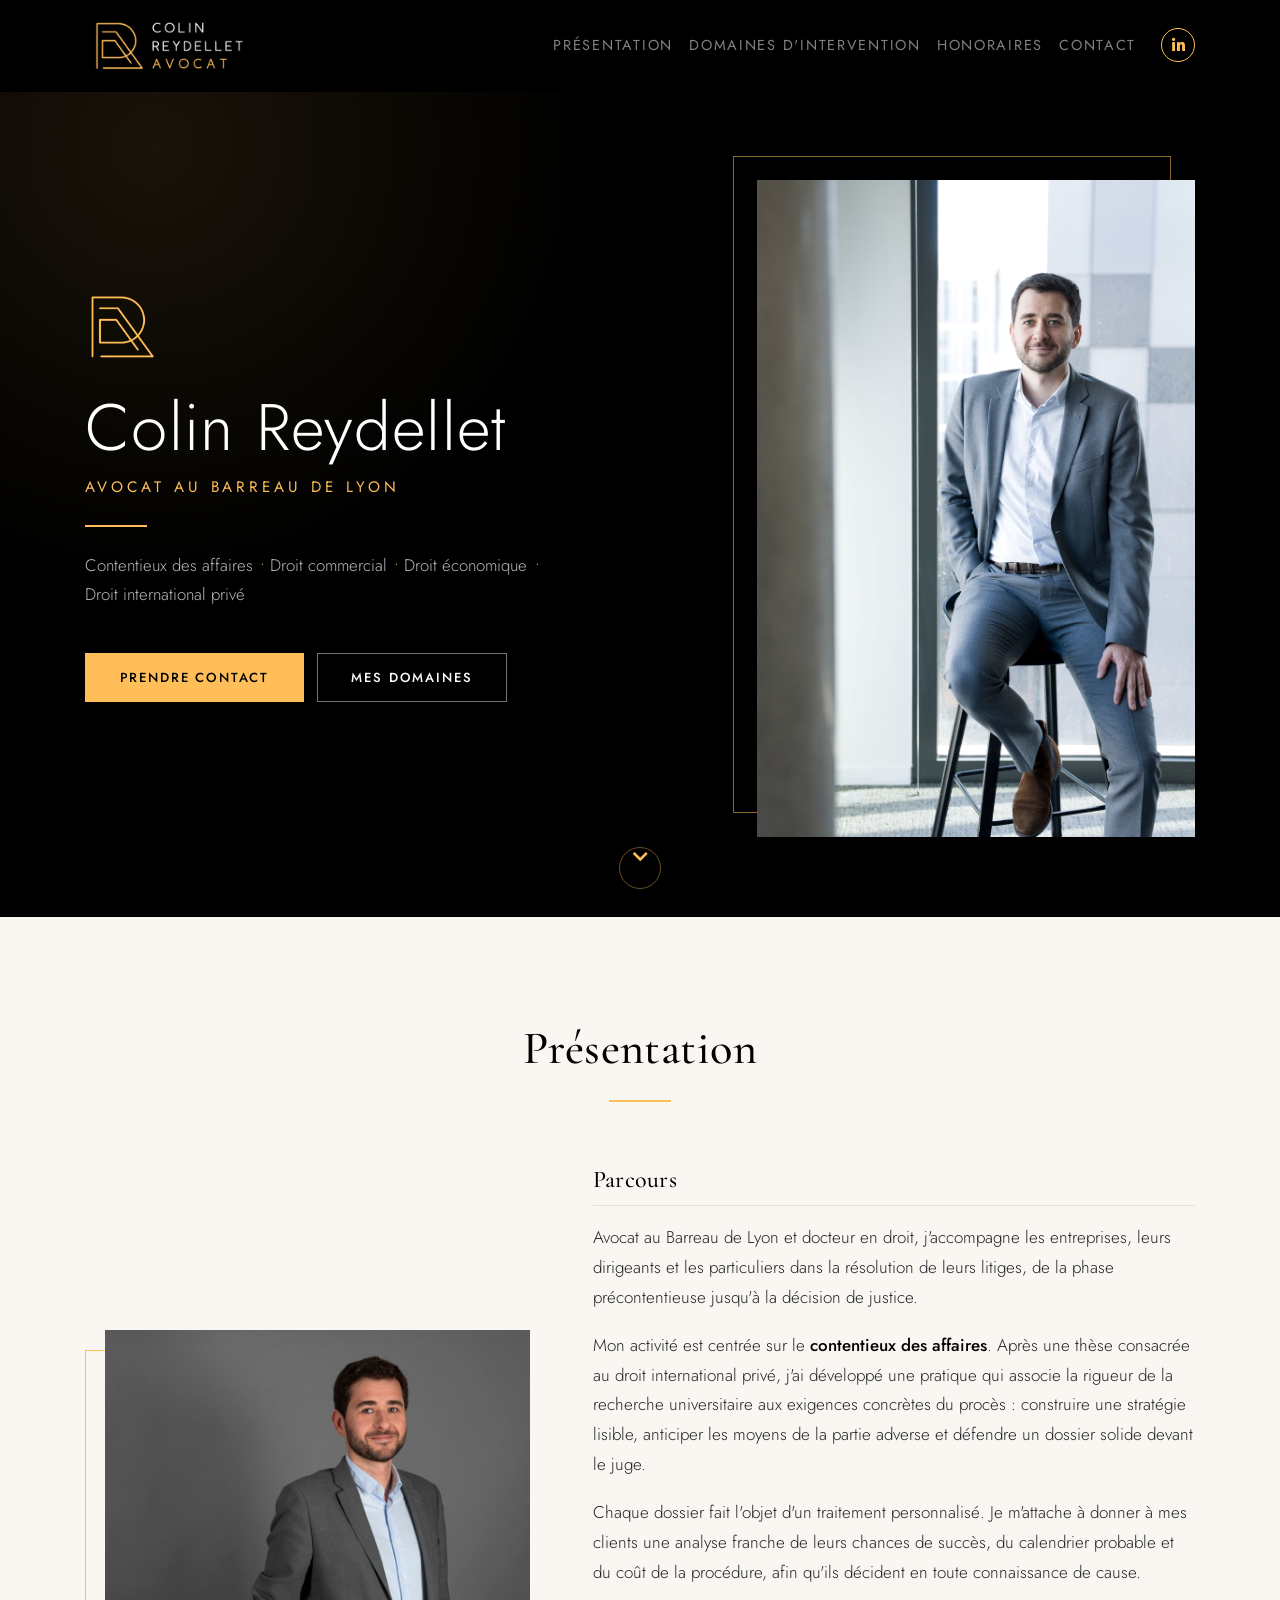
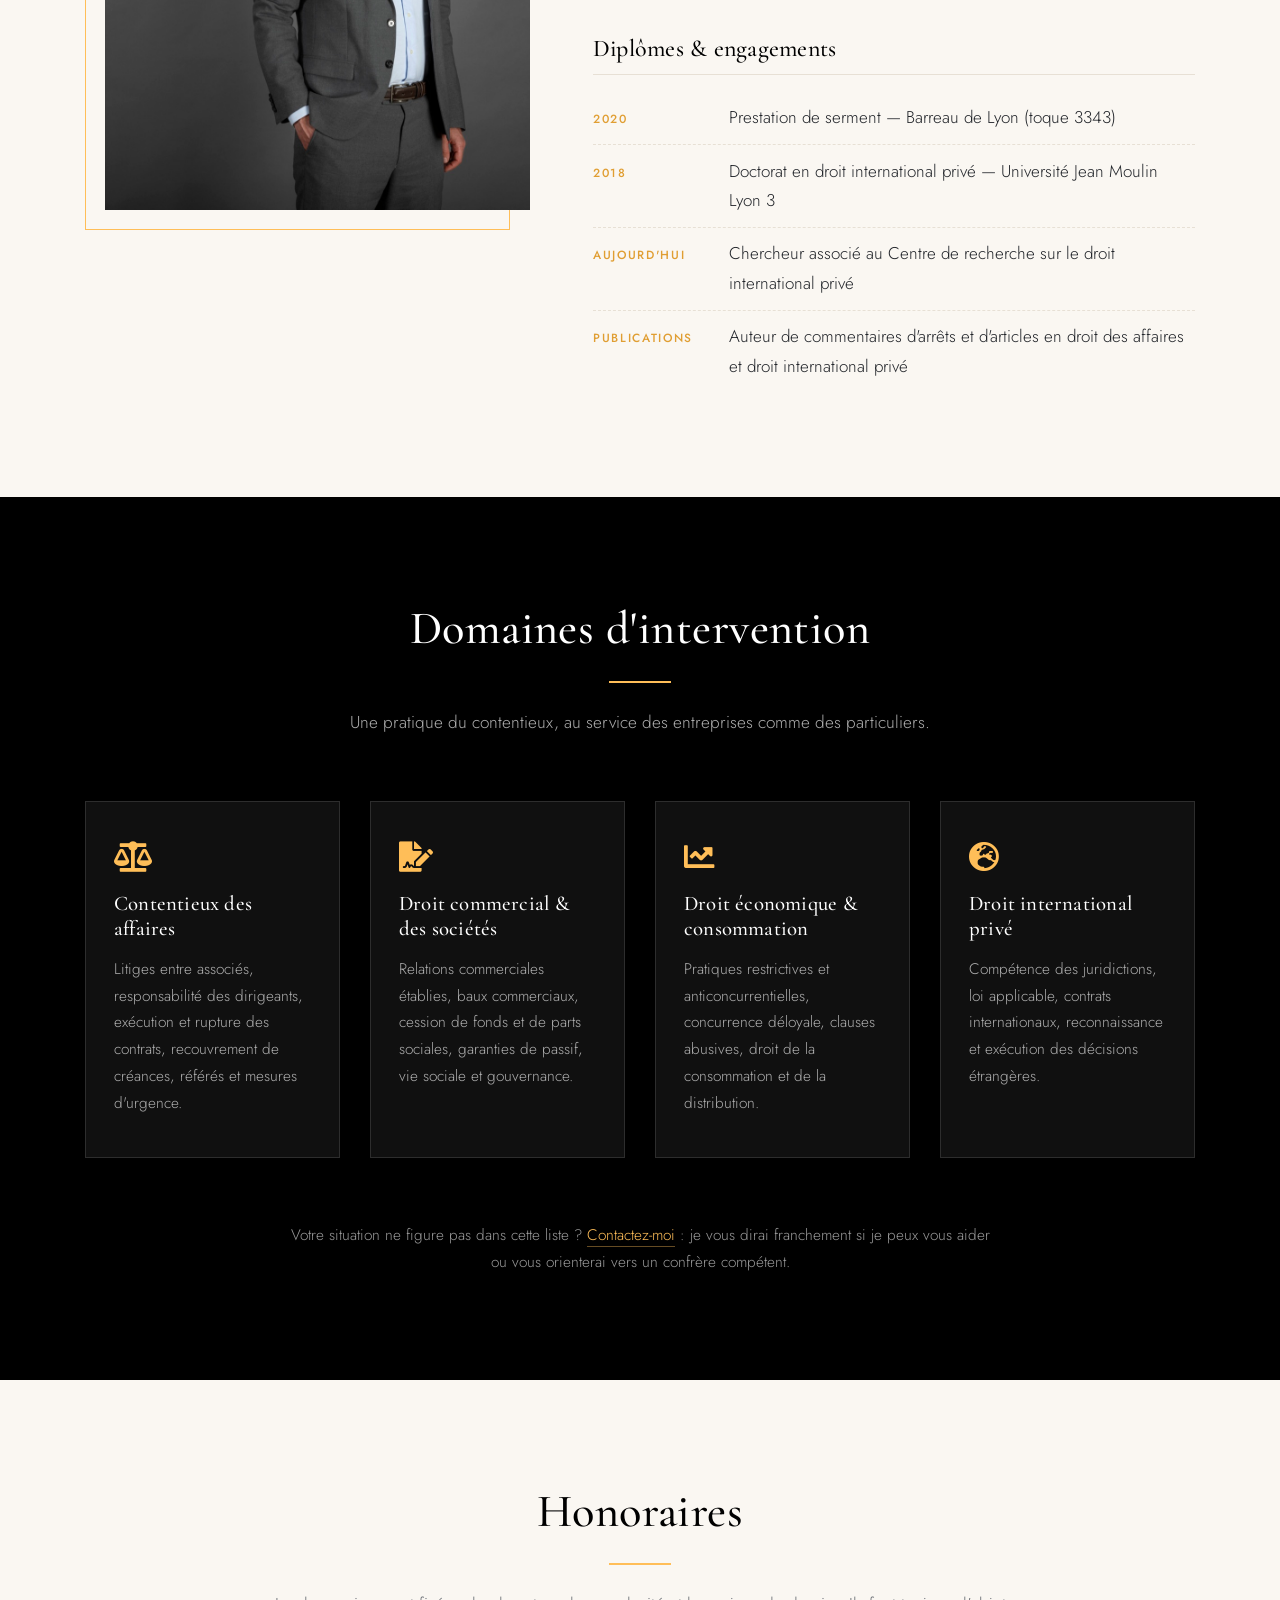
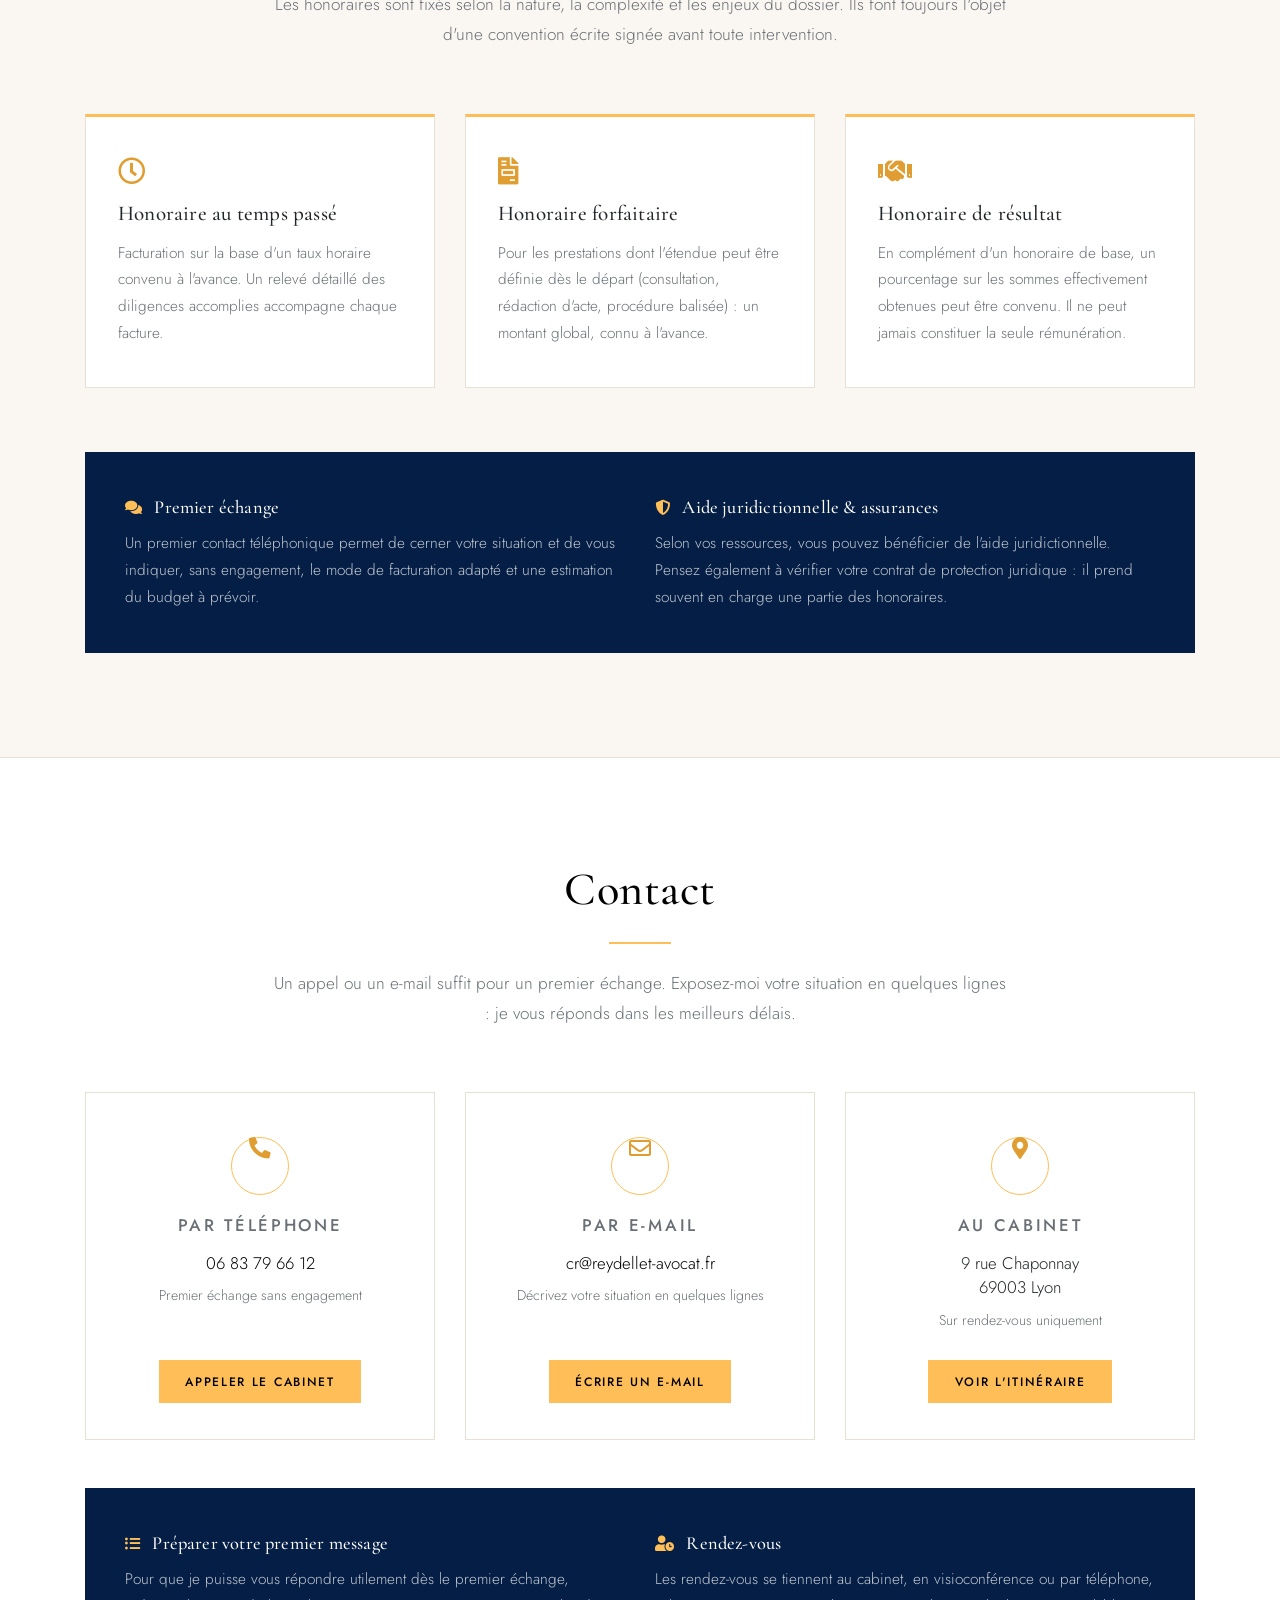
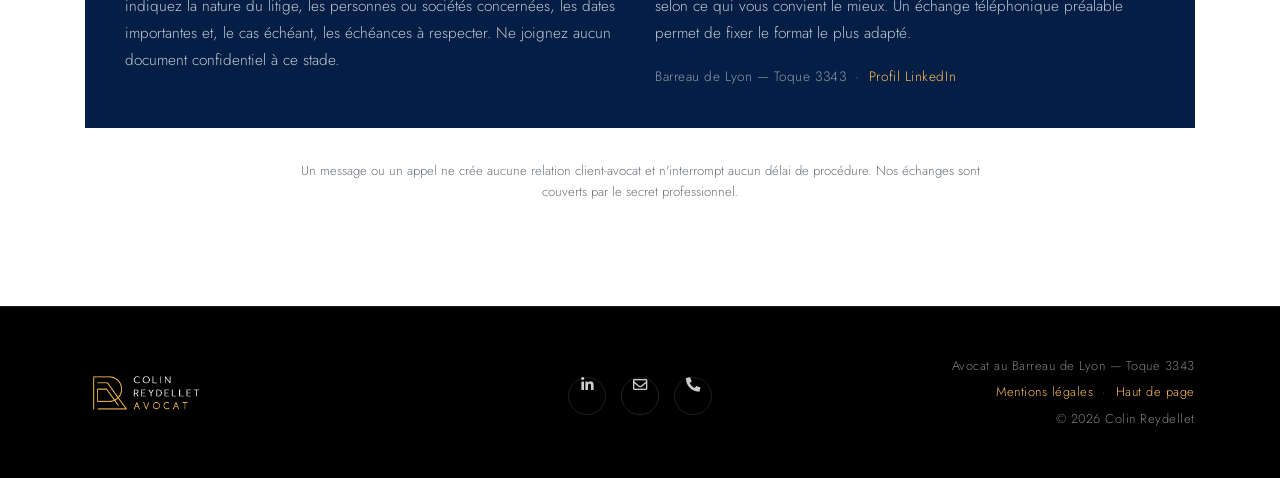
==== index.html @ 9ee6e7f5 "bigger header" ====
<html lang="fr">
<head>
  <meta charset="utf-8">
  <meta name="viewport" content="width=device-width, initial-scale=1, shrink-to-fit=no">

  <title>Colin Reydellet — Avocat au Barreau de Lyon | Contentieux des affaires</title>
  <meta name="description" content="Colin Reydellet, avocat au Barreau de Lyon et docteur en droit, intervient en contentieux des affaires, droit commercial, droit économique et droit international privé.">
  <meta name="author" content="Colin Reydellet">
  <link rel="icon" type="image/png" href="img/favicon.png">

  <!-- Open Graph -->
  <meta property="og:type" content="website">
  <meta property="og:locale" content="fr_FR">
  <meta property="og:title" content="Colin Reydellet — Avocat au Barreau de Lyon">
  <meta property="og:description" content="Contentieux des affaires, droit commercial, droit économique et droit international privé.">
  <!-- Open Graph needs an absolute URL; a relative path is ignored by crawlers -->
  <meta property="og:image" content="https://www.reydellet-avocat.fr/img/logo-full.png">

  <!-- Bootstrap 4 -->
  <link rel="stylesheet" href="https://cdn.jsdelivr.net/npm/bootstrap@4.6.2/dist/css/bootstrap.min.css"
        integrity="sha384-xOolHFLEh07PJGoPkLv1IbcEPTNtaed2xpHsD9ESMhqIYd0nLMwNLD69Npy4HI+N" crossorigin="anonymous">

  <!-- Icons + fonts -->
  <link rel="stylesheet" href="https://cdnjs.cloudflare.com/ajax/libs/font-awesome/5.15.4/css/all.min.css"
        integrity="sha512-1ycn6IcaQQ40/MKBW2W4Rhis/DbILU74C1vSrLJxCq57o941Ym01SwNsOMqvEBFlcgUa6xLiPY/NS5R+E6ztJQ==" crossorigin="anonymous" referrerpolicy="no-referrer">
  <link rel="preconnect" href="https://fonts.googleapis.com">
  <link rel="preconnect" href="https://fonts.gstatic.com" crossorigin>
  <link href="https://fonts.googleapis.com/css2?family=Cormorant+Garamond:wght@400;500;600&family=Jost:wght@300;400;500;600&display=swap" rel="stylesheet">

  <link rel="stylesheet" href="css/style.css">
</head>

<body id="page-top" data-spy="scroll" data-target="#mainNav" data-offset="90">

  <!-- ============================= NAVBAR ============================= -->
  <nav class="navbar navbar-expand-lg navbar-dark fixed-top site-nav" id="mainNav">
    <div class="container">

      <a class="navbar-brand" href="#page-top">
        <img src="img/logo-full.png" alt="Colin Reydellet, avocat" class="brand-logo">
      </a>

      <button class="navbar-toggler" type="button" data-toggle="collapse" data-target="#navbarLinks"
              aria-controls="navbarLinks" aria-expanded="false" aria-label="Afficher la navigation">
        <span class="navbar-toggler-icon"></span>
      </button>

      <div class="collapse navbar-collapse" id="navbarLinks">
        <ul class="navbar-nav ml-auto">
          <li class="nav-item">
            <a class="nav-link" href="#presentation">Présentation</a>
          </li>
          <li class="nav-item">
            <a class="nav-link" href="#domaines">Domaines d'intervention</a>
          </li>
          <li class="nav-item">
            <a class="nav-link" href="#honoraires">Honoraires</a>
          </li>
          <li class="nav-item">
            <a class="nav-link" href="#contact">Contact</a>
          </li>
          <li class="nav-item d-lg-flex align-items-center">
            <a class="nav-social" href="https://www.linkedin.com/in/colin-reydellet-82795a221/"
               target="_blank" rel="noopener" aria-label="Profil LinkedIn de Colin Reydellet">
              <i class="fab fa-linkedin-in"></i>
            </a>
          </li>
        </ul>
      </div>

    </div>
  </nav>

  <!-- ============================== HERO ============================== -->
  <header class="hero">
    <div class="container">
      <div class="row align-items-center no-gutters">

        <div class="col-lg-7 hero-text">
          <img src="img/logo-mark.png" alt="" class="hero-mark" aria-hidden="true">
          <h1 class="hero-title">Colin Reydellet</h1>
          <p class="hero-subtitle">Avocat au Barreau de Lyon</p>
          <hr class="rule rule-left">
          <p class="hero-tagline">
            <!-- no space before a separator: it stays glued to the item it follows -->
            <span class="tag">Contentieux des affaires</span><span class="sep">&bull;</span>
            <span class="tag">Droit commercial</span><span class="sep">&bull;</span>
            <span class="tag">Droit économique</span><span class="sep">&bull;</span>
            <span class="tag">Droit international privé</span>
          </p>
          <a href="#contact" class="btn btn-gold mt-2">Prendre contact</a>
          <a href="#domaines" class="btn btn-outline-light btn-ghost mt-2">Mes domaines</a>
        </div>

        <div class="col-lg-5 d-none d-lg-block">
          <div class="hero-photo-frame">
            <img src="img/colin-portrait.jpg" alt="Portrait de Maître Colin Reydellet" class="hero-photo">
          </div>
        </div>

      </div>
    </div>

    <a href="#presentation" class="scroll-cue" aria-label="Aller à la présentation">
      <i class="fas fa-chevron-down"></i>
    </a>
  </header>

  <!-- ========================== PRÉSENTATION ========================== -->
  <section id="presentation" class="section section-light">
    <div class="container">

      <div class="section-head">
        <h2 class="section-title">Présentation</h2>
        <hr class="rule">
      </div>

      <div class="row align-items-center">

        <div class="col-lg-5 mb-5 mb-lg-0">
          <div class="portrait-frame">
            <img src="img/colin-presentation.jpg" alt="Maître Colin Reydellet, avocat au Barreau de Lyon" class="portrait-img">
          </div>
        </div>

        <div class="col-lg-7 pl-lg-5">
          <h3 class="block-title">Parcours</h3>
          <p>
            Avocat au Barreau de Lyon et docteur en droit, j'accompagne les entreprises,
            leurs dirigeants et les particuliers dans la résolution de leurs litiges,
            de la phase précontentieuse jusqu'à la décision de justice.
          </p>
          <p>
            Mon activité est centrée sur le <strong>contentieux des affaires</strong>. Après une thèse
            consacrée au droit international privé, j'ai développé une pratique qui associe la
            rigueur de la recherche universitaire aux exigences concrètes du procès :
            construire une stratégie lisible, anticiper les moyens de la partie adverse
            et défendre un dossier solide devant le juge.
          </p>
          <p>
            Chaque dossier fait l'objet d'un traitement personnalisé. Je m'attache à donner
            à mes clients une analyse franche de leurs chances de succès, du calendrier
            probable et du coût de la procédure, afin qu'ils décident en toute connaissance de cause.
          </p>

          <h3 class="block-title mt-5">Diplômes &amp; engagements</h3>
          <ul class="timeline">
            <li>
              <span class="timeline-year">2020</span>
              <span class="timeline-text">Prestation de serment &mdash; Barreau de Lyon (toque 3343)</span>
            </li>
            <li>
              <span class="timeline-year">2018</span>
              <span class="timeline-text">Doctorat en droit international privé &mdash; Université Jean&nbsp;Moulin Lyon&nbsp;3</span>
            </li>
            <li>
              <span class="timeline-year">Aujourd'hui</span>
              <span class="timeline-text">Chercheur associé au Centre de recherche sur le droit international privé</span>
            </li>
            <li>
              <span class="timeline-year">Publications</span>
              <span class="timeline-text">Auteur de commentaires d'arrêts et d'articles en droit des affaires et droit international privé</span>
            </li>
          </ul>
        </div>

      </div>
    </div>
  </section>

  <!-- ====================== DOMAINES D'INTERVENTION ====================== -->
  <section id="domaines" class="section section-dark">
    <div class="container">

      <div class="section-head">
        <h2 class="section-title">Domaines d'intervention</h2>
        <hr class="rule">
        <p class="section-lead">
          Une pratique du contentieux, au service des entreprises comme des particuliers.
        </p>
      </div>

      <div class="row">

        <div class="col-md-6 col-lg-3 mb-4">
          <div class="domain-card">
            <span class="domain-icon"><i class="fas fa-balance-scale"></i></span>
            <h3 class="domain-title">Contentieux des affaires</h3>
            <p class="domain-text">
              Litiges entre associés, responsabilité des dirigeants, exécution et rupture
              des contrats, recouvrement de créances, référés et mesures d'urgence.
            </p>
          </div>
        </div>

        <div class="col-md-6 col-lg-3 mb-4">
          <div class="domain-card">
            <span class="domain-icon"><i class="fas fa-file-signature"></i></span>
            <h3 class="domain-title">Droit commercial &amp; des sociétés</h3>
            <p class="domain-text">
              Relations commerciales établies, baux commerciaux, cession de fonds et de parts
              sociales, garanties de passif, vie sociale et gouvernance.
            </p>
          </div>
        </div>

        <div class="col-md-6 col-lg-3 mb-4">
          <div class="domain-card">
            <span class="domain-icon"><i class="fas fa-chart-line"></i></span>
            <h3 class="domain-title">Droit économique &amp; consommation</h3>
            <p class="domain-text">
              Pratiques restrictives et anticoncurrentielles, concurrence déloyale,
              clauses abusives, droit de la consommation et de la distribution.
            </p>
          </div>
        </div>

        <div class="col-md-6 col-lg-3 mb-4">
          <div class="domain-card">
            <span class="domain-icon"><i class="fas fa-globe-europe"></i></span>
            <h3 class="domain-title">Droit international privé</h3>
            <p class="domain-text">
              Compétence des juridictions, loi applicable, contrats internationaux,
              reconnaissance et exécution des décisions étrangères.
            </p>
          </div>
        </div>

      </div>

      <p class="text-center domain-footnote">
        Votre situation ne figure pas dans cette liste&nbsp;?
        <a href="#contact">Contactez-moi</a> : je vous dirai franchement si je peux vous aider
        ou vous orienterai vers un confrère compétent.
      </p>

    </div>
  </section>

  <!-- ============================ HONORAIRES ============================ -->
  <section id="honoraires" class="section section-light">
    <div class="container">

      <div class="section-head">
        <h2 class="section-title">Honoraires</h2>
        <hr class="rule">
        <p class="section-lead">
          Les honoraires sont fixés selon la nature, la complexité et les enjeux du dossier.
          Ils font toujours l'objet d'une convention écrite signée avant toute intervention.
        </p>
      </div>

      <div class="row">

        <div class="col-lg-4 mb-4">
          <div class="fee-card">
            <span class="fee-icon"><i class="far fa-clock"></i></span>
            <h3 class="fee-title">Honoraire au temps passé</h3>
            <p>
              Facturation sur la base d'un taux horaire convenu à l'avance. Un relevé
              détaillé des diligences accomplies accompagne chaque facture.
            </p>
          </div>
        </div>

        <div class="col-lg-4 mb-4">
          <div class="fee-card">
            <span class="fee-icon"><i class="fas fa-file-invoice"></i></span>
            <h3 class="fee-title">Honoraire forfaitaire</h3>
            <p>
              Pour les prestations dont l'étendue peut être définie dès le départ
              (consultation, rédaction d'acte, procédure balisée) : un montant global,
              connu à l'avance.
            </p>
          </div>
        </div>

        <div class="col-lg-4 mb-4">
          <div class="fee-card">
            <span class="fee-icon"><i class="fas fa-handshake"></i></span>
            <h3 class="fee-title">Honoraire de résultat</h3>
            <p>
              En complément d'un honoraire de base, un pourcentage sur les sommes
              effectivement obtenues peut être convenu. Il ne peut jamais constituer
              la seule rémunération.
            </p>
          </div>
        </div>

      </div>

      <div class="fee-notes">
        <div class="row">
          <div class="col-md-6">
            <h4 class="notes-title"><i class="fas fa-comments"></i> Premier échange</h4>
            <p>
              Un premier contact téléphonique permet de cerner votre situation et de
              vous indiquer, sans engagement, le mode de facturation adapté et une
              estimation du budget à prévoir.
            </p>
          </div>
          <div class="col-md-6">
            <h4 class="notes-title"><i class="fas fa-shield-alt"></i> Aide juridictionnelle &amp; assurances</h4>
            <p>
              Selon vos ressources, vous pouvez bénéficier de l'aide juridictionnelle.
              Pensez également à vérifier votre contrat de protection juridique :
              il prend souvent en charge une partie des honoraires.
            </p>
          </div>
        </div>
      </div>

    </div>
  </section>

  <!-- ============================== CONTACT ============================== -->
  <section id="contact" class="section section-contact">
    <div class="container">

      <div class="section-head">
        <h2 class="section-title">Contact</h2>
        <hr class="rule">
        <p class="section-lead">
          Un appel ou un e-mail suffit pour un premier échange.
          Exposez-moi votre situation en quelques lignes : je vous réponds
          dans les meilleurs délais.
        </p>
      </div>

      <div class="row justify-content-center">

        <div class="col-md-6 col-lg-4 mb-4">
          <div class="contact-card">
            <span class="contact-card-icon"><i class="fas fa-phone-alt"></i></span>
            <h3 class="contact-card-title">Par téléphone</h3>
            <p class="contact-card-value">
              <a class="contact-card-value contact-card-address" href="tel:+33683796612">06&nbsp;83&nbsp;79&nbsp;66&nbsp;12</a>
            </p>
            <!-- TODO: replace with the cabinet's real opening hours -->
            <p class="contact-card-note">Premier échange sans engagement</p>
            <a href="tel:+33683796612" class="btn btn-gold btn-sm-cta">Appeler le cabinet</a>
          </div>
        </div>

        <div class="col-md-6 col-lg-4 mb-4">
          <div class="contact-card">
            <span class="contact-card-icon"><i class="far fa-envelope"></i></span>
            <h3 class="contact-card-title">Par e-mail</h3>
            <p class="contact-card-value">
              <a class="contact-card-value contact-card-address" href="mailto:cr@reydellet-avocat.fr">cr@reydellet-avocat.fr</a>
            </p>
            <p class="contact-card-note">Décrivez votre situation en quelques lignes</p>
            <!-- The mailto is pre-filled so the first message already carries the essentials. -->
            <a class="btn btn-gold btn-sm-cta"
               href="mailto:cr@reydellet-avocat.fr?subject=Demande%20de%20renseignements&body=Bonjour%20Ma%C3%AEtre%2C%0D%0A%0D%0ANature%20du%20litige%20%3A%20%0D%0APersonnes%20ou%20soci%C3%A9t%C3%A9s%20concern%C3%A9es%20%3A%20%0D%0ADates%20cl%C3%A9s%20%2F%20%C3%A9ch%C3%A9ances%20%3A%20%0D%0AT%C3%A9l%C3%A9phone%20o%C3%B9%20me%20joindre%20%3A%20%0D%0A%0D%0AMerci%20par%20avance.">
              Écrire un e-mail
            </a>
          </div>
        </div>

        <div class="col-md-6 col-lg-4 mb-4">
          <div class="contact-card">
            <span class="contact-card-icon"><i class="fas fa-map-marker-alt"></i></span>
            <h3 class="contact-card-title">Au cabinet</h3>
            <p class="contact-card-value contact-card-address">
              9 rue Chaponnay<br>
              69003 Lyon
            </p>
            <p class="contact-card-note">Sur rendez-vous uniquement</p>
            <a href="https://www.google.com/maps/search/?api=1&amp;query=9+rue+Chaponnay+69003+Lyon"
               target="_blank" rel="noopener" class="btn btn-gold btn-sm-cta">Voir l'itinéraire</a>
          </div>
        </div>

      </div>

      <div class="contact-notes">
        <div class="row">
          <div class="col-md-6 mb-4 mb-md-0">
            <h4 class="notes-title"><i class="fas fa-list-ul"></i> Préparer votre premier message</h4>
            <p>
              Pour que je puisse vous répondre utilement dès le premier échange,
              indiquez la nature du litige, les personnes ou sociétés concernées,
              les dates importantes et, le cas échéant, les échéances à respecter.
              Ne joignez aucun document confidentiel à ce stade.
            </p>
          </div>
          <div class="col-md-6">
            <h4 class="notes-title"><i class="fas fa-user-clock"></i> Rendez-vous</h4>
            <p>
              Les rendez-vous se tiennent au cabinet, en visioconférence ou par
              téléphone, selon ce qui vous convient le mieux. Un échange
              téléphonique préalable permet de fixer le format le plus adapté.
            </p>
            <p class="mb-0 contact-notes-meta">
              Barreau de Lyon &mdash; Toque 3343 &nbsp;&middot;&nbsp;
              <a href="https://www.linkedin.com/in/colin-reydellet-82795a221/" target="_blank" rel="noopener">
                Profil LinkedIn
              </a>
            </p>
          </div>
        </div>
      </div>

      <p class="contact-legal">
        Un message ou un appel ne crée aucune relation client-avocat et n'interrompt
        aucun délai de procédure. Nos échanges sont couverts par le secret professionnel.
      </p>

    </div>
  </section>

  <!-- =============================== FOOTER =============================== -->
  <footer class="site-footer">
    <div class="container">
      <div class="row align-items-center">

        <div class="col-md-4 mb-4 mb-md-0 text-center text-md-left">
          <img src="img/logo-full.png" alt="Colin Reydellet, avocat" class="footer-logo">
        </div>

        <div class="col-md-4 mb-4 mb-md-0 text-center">
          <a href="https://www.linkedin.com/in/colin-reydellet-82795a221/" target="_blank" rel="noopener"
             class="footer-social" aria-label="LinkedIn"><i class="fab fa-linkedin-in"></i></a>
          <a href="mailto:cr@reydellet-avocat.fr" class="footer-social" aria-label="E-mail"><i class="far fa-envelope"></i></a>
          <a href="tel:+33683796612" class="footer-social" aria-label="Téléphone"><i class="fas fa-phone-alt"></i></a>
        </div>

        <div class="col-md-4 text-center text-md-right">
          <p class="footer-meta mb-1">Avocat au Barreau de Lyon &mdash; Toque 3343</p>
          <p class="footer-meta mb-1">
            <a href="mentions-legales.html">Mentions&nbsp;légales</a>
            &nbsp;&middot;&nbsp;
            <a href="#page-top">Haut&nbsp;de&nbsp;page</a>
          </p>
          <p class="footer-meta mb-0">&copy; <span id="year">2026</span> Colin Reydellet</p>
        </div>

      </div>
    </div>
  </footer>

  <!-- Scripts -->
  <script src="https://code.jquery.com/jquery-3.6.0.min.js"
          integrity="sha256-/xUj+3OJU5yExlq6GSYGSHk7tPXikynS7ogEvDej/m4=" crossorigin="anonymous"></script>
  <script src="https://cdn.jsdelivr.net/npm/bootstrap@4.6.2/dist/js/bootstrap.bundle.min.js"
          integrity="sha384-Fy6S3B9q64WdZWQUiU+q4/2Lc9npb8tCaSX9FK7E8HnRr0Jz8D6OP9dO5Vg3Q9ct" crossorigin="anonymous"></script>
  <script src="js/main.js"></script>
</body>
</html>
---- css/style.css ----
/* ==========================================================================
   Colin Reydellet — Avocat
   Palette sampled from photo/logo/ :
     gold   #FFBE58  (logo monogram)
     ink    #000000  (logo background)
     white  #FFFFFF  (logo wordmark)
   Complementary accents:
     navy   #0041A7  (alternate logo variant — gold's complementary)
     sand   #FAF7F2  (warm off-white, tinted towards the gold)
   ========================================================================== */

:root {
  --gold:        #FFBE58;
  --gold-dark:   #E09E32;
  --gold-soft:   rgba(255, 190, 88, .16);

  --ink:         #000000;
  --ink-soft:    #101010;
  --ink-line:    rgba(255, 255, 255, .12);

  --navy:        #0041A7;
  --navy-deep:   #041E45;

  --sand:        #FAF7F2;
  --sand-line:   #E7E0D5;

  --text:        #22252A;
  --text-muted:  #6B7076;

  --nav-h:       92px;
  --nav-h-sm:    68px;

  --font-serif:  'Cormorant Garamond', Georgia, 'Times New Roman', serif;
  --font-sans:   'Jost', -apple-system, BlinkMacSystemFont, 'Segoe UI', Helvetica, Arial, sans-serif;
}

/* --------------------------------------------------------------- base ---- */

html {
  scroll-behavior: smooth;
  /* keep anchored sections clear of the fixed navbar */
  scroll-padding-top: var(--nav-h-sm);
}

body {
  font-family: var(--font-sans);
  font-weight: 300;
  font-size: 1.0625rem;
  line-height: 1.75;
  color: var(--text);
  background-color: #fff;
  -webkit-font-smoothing: antialiased;
}

h1, h2, h3, h4, h5 {
  font-family: var(--font-serif);
  font-weight: 500;
  letter-spacing: .01em;
}

p { margin-bottom: 1.15rem; }

a {
  color: var(--navy);
  transition: color .2s ease;
}
a:hover { color: var(--gold-dark); text-decoration: none; }

strong { font-weight: 500; color: var(--ink); }

::selection { background: var(--gold); color: var(--ink); }

/* keyboard focus stays visible everywhere */
a:focus-visible,
button:focus-visible,
input:focus-visible,
select:focus-visible,
textarea:focus-visible {
  outline: 2px solid var(--gold);
  outline-offset: 2px;
}

/* ------------------------------------------------------------- buttons ---- */

.btn {
  font-family: var(--font-sans);
  font-weight: 500;
  font-size: .82rem;
  letter-spacing: .14em;
  text-transform: uppercase;
  border-radius: 0;
  padding: .85rem 2.1rem;
  border-width: 1px;
  transition: all .25s ease;
}

.btn-gold {
  background-color: var(--gold);
  border-color: var(--gold);
  color: var(--ink);
}
.btn-gold:hover,
.btn-gold:focus {
  background-color: var(--gold-dark);
  border-color: var(--gold-dark);
  color: var(--ink);
  transform: translateY(-2px);
}

.btn-ghost {
  border-color: rgba(255, 255, 255, .45);
  color: #fff;
  margin-left: .5rem;
}
.btn-ghost:hover,
.btn-ghost:focus {
  background-color: transparent;
  border-color: var(--gold);
  color: var(--gold);
  transform: translateY(-2px);
}

/* -------------------------------------------------------------- navbar ---- */

.site-nav {
  background-color: var(--ink);
  padding: .5rem 0;
  min-height: var(--nav-h);
  border-bottom: 1px solid transparent;
  transition: min-height .3s ease, background-color .3s ease, border-color .3s ease;
}

.site-nav.nav-shrink {
  min-height: var(--nav-h-sm);
  background-color: rgba(0, 0, 0, .97);
  border-bottom-color: var(--ink-line);
}

.navbar-brand { padding: 0; margin-right: 2rem; }

.brand-logo {
  height: 72px;
  width: auto;
  transition: height .3s ease;
}
.nav-shrink .brand-logo { height: 52px; }

.site-nav .nav-link {
  font-size: .9rem;
  font-weight: 400;
  letter-spacing: .12em;
  text-transform: uppercase;
  color: rgba(255, 255, 255, .82);
  padding: .5rem 1.05rem;
  position: relative;
}

/* gold underline grows from the centre on hover / active section */
.site-nav .nav-link::after {
  content: '';
  position: absolute;
  left: 50%;
  bottom: .15rem;
  width: 0;
  height: 1px;
  background-color: var(--gold);
  transform: translateX(-50%);
  transition: width .3s ease;
}
/* Bootstrap's scrollspy flags the link; older markup flags the item */
.site-nav .nav-link:hover,
.site-nav .nav-link.active,
.site-nav .nav-item.active > .nav-link {
  color: var(--gold);
}
.site-nav .nav-link:hover::after,
.site-nav .nav-link.active::after,
.site-nav .nav-item.active > .nav-link::after {
  width: calc(100% - 2.1rem);
}

/* gold LinkedIn badge sitting after the last nav link */
.nav-social {
  display: flex;
  align-items: center;
  width: 34px;
  height: 34px;
  margin-left: 1.05rem;
  justify-content: center;
  font-size: .95rem;
  color: var(--gold);
  background-color: var(--ink);
  border: 1px solid var(--gold);
  border-radius: 50%;
  transition: color .25s ease, background-color .25s ease;
}
.nav-social:hover,
.nav-social:focus {
  color: var(--ink);
  background-color: var(--gold);
}

.navbar-toggler {
  border-color: var(--ink-line);
  border-radius: 0;
  padding: .4rem .6rem;
}
.navbar-toggler-icon {
  background-image: url("data:image/svg+xml,%3csvg xmlns='http://www.w3.org/2000/svg' width='30' height='30' viewBox='0 0 30 30'%3e%3cpath stroke='%23FFBE58' stroke-linecap='round' stroke-miterlimit='10' stroke-width='2' d='M4 7h22M4 15h22M4 23h22'/%3e%3c/svg%3e");
}

/* ---------------------------------------------------------------- hero ---- */

.hero {
  position: relative;
  background-color: var(--ink);
  padding-top: calc(var(--nav-h) + 4rem);
  padding-bottom: 5rem;
  min-height: 100vh;
  display: flex;
  align-items: center;
  overflow: hidden;
}

/* soft gold glow behind the text block */
.hero::before {
  content: '';
  position: absolute;
  top: -20%;
  left: -10%;
  width: 55%;
  height: 90%;
  background: radial-gradient(circle at 40% 40%, rgba(255, 190, 88, .10), transparent 68%);
  pointer-events: none;
}

.hero-text { position: relative; z-index: 2; }

.hero-mark {
  height: 74px;
  width: auto;
  margin-bottom: 1.75rem;
}

/* same family as the subtitle below it, and as the logo wordmark */
.hero-title {
  font-family: var(--font-sans);
  font-size: clamp(2.4rem, 5.6vw, 4.1rem);
  font-weight: 300;
  letter-spacing: .02em;
  line-height: 1.1;
  color: #fff;
  margin-bottom: .6rem;
}

.hero-subtitle {
  font-family: var(--font-sans);
  font-size: .95rem;
  font-weight: 400;
  letter-spacing: .26em;
  text-transform: uppercase;
  color: var(--gold);
  margin-bottom: 1.5rem;
}

.hero-tagline {
  font-size: 1.05rem;
  color: rgba(255, 255, 255, .72);
  max-width: 32rem;
  margin-bottom: 2.25rem;
}
/* keep each practice area whole when the line wraps */
.hero-tagline .tag { white-space: nowrap; }
.hero-tagline .sep {
  color: var(--gold);
  margin-left: .45rem;
}

/* thin gold frame, offset up-left, with the portrait sitting over it */
.hero-photo-frame {
  position: relative;
  padding: 1.5rem 0 0 1.5rem;
}
.hero-photo-frame::before {
  content: '';
  position: absolute;
  top: 0;
  left: 0;
  right: 1.5rem;
  bottom: 1.5rem;
  border: 1px solid rgba(255, 190, 88, .55);
}
.hero-photo {
  position: relative;
  display: block;
  width: 100%;
  max-height: 74vh;
  object-fit: cover;
  object-position: center 22%;
  filter: grayscale(.25) contrast(1.03);
}

.scroll-cue {
  position: absolute;
  left: 50%;
  bottom: 1.75rem;
  transform: translateX(-50%);
  width: 42px;
  height: 42px;
  line-height: 42px;
  text-align: center;
  color: var(--gold);
  border: 1px solid rgba(255, 190, 88, .4);
  border-radius: 50%;
  animation: cue 2.4s ease-in-out infinite;
}
.scroll-cue:hover { color: var(--ink); background-color: var(--gold); }

@keyframes cue {
  0%, 100% { transform: translate(-50%, 0); }
  50%      { transform: translate(-50%, 8px); }
}

/* ------------------------------------------------------------ sections ---- */

.section { padding: 6.5rem 0; }

.section-light { background-color: var(--sand); }

.section-dark {
  background-color: var(--ink);
  color: rgba(255, 255, 255, .74);
}
.section-dark .section-title { color: #fff; }

.section-contact {
  background-color: #fff;
  border-top: 1px solid var(--sand-line);
}

.section-head {
  max-width: 46rem;
  margin: 0 auto 4rem;
  text-align: center;
}

.eyebrow {
  font-size: .72rem;
  font-weight: 500;
  letter-spacing: .3em;
  text-transform: uppercase;
  color: var(--gold-dark);
  margin-bottom: .75rem;
}
.section-dark .eyebrow { color: var(--gold); }

.section-title {
  font-size: clamp(2rem, 4.2vw, 2.9rem);
  color: var(--ink);
  margin-bottom: 0;
}

.section-lead {
  font-size: 1.075rem;
  color: var(--text-muted);
  margin-bottom: 0;
}
.section-dark .section-lead { color: rgba(255, 255, 255, .68); }

/* the recurring short gold rule */
.rule {
  width: 62px;
  border: 0;
  border-top: 2px solid var(--gold);
  margin: 1.5rem auto;
  opacity: 1;
}
.rule-left { margin-left: 0; margin-right: 0; }

.block-title {
  font-size: 1.5rem;
  color: var(--ink);
  margin-bottom: 1.1rem;
  padding-bottom: .6rem;
  border-bottom: 1px solid var(--sand-line);
}
.section-contact .block-title { border-bottom-color: #ECECEC; }

/* --------------------------------------------------------- présentation ---- */

/* mirror of the hero frame, offset down-left */
.portrait-frame { position: relative; padding: 0 0 1.25rem 1.25rem; }
.portrait-frame::before {
  content: '';
  position: absolute;
  top: 1.25rem;
  left: 0;
  right: 1.25rem;
  bottom: 0;
  border: 1px solid var(--gold);
}
.portrait-img {
  position: relative;
  display: block;
  width: 100%;
  height: 30rem;
  object-fit: cover;
  object-position: 72% center;
}

.timeline {
  list-style: none;
  padding-left: 0;
  margin-bottom: 0;
}
.timeline li {
  display: flex;
  align-items: baseline;
  padding: .7rem 0;
  border-bottom: 1px dashed var(--sand-line);
}
.timeline li:last-child { border-bottom: 0; }

.timeline-year {
  flex: 0 0 8.5rem;
  font-size: .74rem;
  font-weight: 500;
  letter-spacing: .14em;
  text-transform: uppercase;
  color: var(--gold-dark);
}
.timeline-text { flex: 1 1 auto; }

/* -------------------------------------------------------------- domaines ---- */

.domain-card {
  height: 100%;
  padding: 2.5rem 1.75rem;
  background-color: var(--ink-soft);
  border: 1px solid var(--ink-line);
  transition: transform .3s ease, border-color .3s ease, background-color .3s ease;
}
.domain-card:hover {
  transform: translateY(-6px);
  border-color: var(--gold);
  background-color: #151311;
}

.domain-icon {
  display: block;
  font-size: 1.9rem;
  color: var(--gold);
  margin-bottom: 1.25rem;
}

.domain-title {
  font-size: 1.3rem;
  color: #fff;
  margin-bottom: .85rem;
}

.domain-text {
  font-size: .96rem;
  color: rgba(255, 255, 255, .66);
  margin-bottom: 0;
}

.domain-footnote {
  margin: 2.5rem auto 0;
  max-width: 44rem;
  font-size: .96rem;
  color: rgba(255, 255, 255, .6);
}
.domain-footnote a {
  color: var(--gold);
  border-bottom: 1px solid rgba(255, 190, 88, .4);
}
.domain-footnote a:hover { color: #fff; border-bottom-color: #fff; }

/* ------------------------------------------------------------ honoraires ---- */

.fee-card {
  height: 100%;
  padding: 2.5rem 2rem;
  background-color: #fff;
  border: 1px solid var(--sand-line);
  border-top: 3px solid var(--gold);
  transition: box-shadow .3s ease, transform .3s ease;
}
.fee-card:hover {
  transform: translateY(-4px);
  box-shadow: 0 14px 34px rgba(0, 0, 0, .08);
}

.fee-icon {
  display: block;
  font-size: 1.7rem;
  color: var(--gold-dark);
  margin-bottom: 1.1rem;
}

.fee-title {
  font-size: 1.32rem;
  margin-bottom: .8rem;
}

.fee-card p {
  font-size: .96rem;
  color: var(--text-muted);
  margin-bottom: 0;
}

/* the navy band — complementary counterpoint to all the gold */
.fee-notes {
  margin-top: 2.5rem;
  padding: 2.75rem 2.5rem 1.5rem;
  background-color: var(--navy-deep);
  color: rgba(255, 255, 255, .75);
}
.notes-title {
  font-size: 1.15rem;
  color: #fff;
  margin-bottom: .75rem;
}
.notes-title i {
  color: var(--gold);
  margin-right: .5rem;
  font-size: .95rem;
}
.fee-notes p { font-size: .96rem; }

/* --------------------------------------------------------------- contact ---- */

/* three ways to get in touch, each ending in one tappable action */
.contact-card {
  height: 100%;
  display: flex;
  flex-direction: column;
  align-items: center;
  text-align: center;
  padding: 2.75rem 1.75rem 2.25rem;
  background-color: #fff;
  border: 1px solid var(--sand-line);
  transition: box-shadow .3s ease, transform .3s ease, border-color .3s ease;
}
.contact-card:hover {
  transform: translateY(-4px);
  border-color: var(--gold);
  box-shadow: 0 14px 34px rgba(0, 0, 0, .07);
}

.contact-card-icon {
  display: block;
  width: 58px;
  height: 58px;
  line-height: 56px;
  margin-bottom: 1.25rem;
  font-size: 1.35rem;
  color: var(--gold-dark);
  border: 1px solid var(--gold);
  border-radius: 50%;
}

.contact-card-title {
  font-size: 1.05rem;
  font-family: var(--font-sans);
  font-weight: 500;
  letter-spacing: .16em;
  text-transform: uppercase;
  color: var(--text-muted);
  margin-bottom: 1rem;
}

/* sans, not the display serif: phone numbers and e-mail addresses need
   lining figures and an unambiguous @ / hyphen */
.contact-card-value {
  font-family: var(--font-sans);
  font-size: 1.2rem;
  font-weight: 400;
  line-height: 1.45;
  margin-bottom: .5rem;
  /* long e-mail addresses must not push the card wider */
  overflow-wrap: break-word;
  word-break: break-word;
  max-width: 100%;
}
.contact-card-value a { color: var(--ink); }
.contact-card-value a:hover { color: var(--gold-dark); }
.contact-card-address {
  font-size: 1.05rem;
  font-weight: 300;
  color: var(--text);
}

.contact-card-note {
  font-size: .88rem;
  color: var(--text-muted);
  /* push the button to the bottom so all three line up */
  margin-bottom: auto;
  padding-bottom: 1.75rem;
}

.btn-sm-cta {
  padding: .7rem 1.6rem;
  font-size: .76rem;
}

/* the navy band, echoing the one under Honoraires */
.contact-notes {
  margin-top: 1.5rem;
  padding: 2.75rem 2.5rem 2.25rem;
  background-color: var(--navy-deep);
  color: rgba(255, 255, 255, .75);
}
.contact-notes p { font-size: .96rem; }
.contact-notes-meta {
  font-size: .85rem !important;
  letter-spacing: .04em;
  color: rgba(255, 255, 255, .55);
}
.contact-notes-meta a { color: var(--gold); }
.contact-notes-meta a:hover { color: #fff; }

.contact-legal {
  margin: 2rem auto 0;
  max-width: 44rem;
  text-align: center;
  font-size: .82rem;
  line-height: 1.6;
  color: var(--text-muted);
}

/* ---------------------------------------------------- legal notice page ---- */

/* compact dark banner standing in for the home page's hero */
.page-head {
  background-color: var(--ink);
  padding: calc(var(--nav-h) + 4rem) 0 4rem;
  text-align: center;
}
.page-title {
  font-size: clamp(2rem, 4.2vw, 2.9rem);
  color: #fff;
  margin-bottom: 0;
}
.page-head .rule { margin-bottom: 1.25rem; }
.page-head .page-subtitle {
  font-size: .95rem;
  color: rgba(255, 255, 255, .6);
  margin-bottom: 0;
}

.legal { padding: 5rem 0 6rem; }

.legal-body {
  max-width: 46rem;
  margin: 0 auto;
}

.legal-body h2 {
  font-size: 1.6rem;
  color: var(--ink);
  margin: 3.25rem 0 1.1rem;
  padding-bottom: .6rem;
  border-bottom: 1px solid var(--sand-line);
}
.legal-body h2:first-child { margin-top: 0; }

.legal-body h3 {
  font-family: var(--font-sans);
  font-size: .8rem;
  font-weight: 500;
  letter-spacing: .14em;
  text-transform: uppercase;
  color: var(--gold-dark);
  margin: 2rem 0 .6rem;
}

.legal-body p,
.legal-body li { font-size: .98rem; }
.legal-body ul { padding-left: 1.15rem; }
.legal-body li { margin-bottom: .4rem; }

/* label / value pairs for the publisher and host blocks */
.legal-facts {
  margin: 0 0 1.5rem;
  border-top: 1px solid var(--sand-line);
}
.legal-facts > div {
  display: flex;
  align-items: baseline;
  padding: .65rem 0;
  border-bottom: 1px solid var(--sand-line);
}
.legal-facts dt {
  flex: 0 0 12rem;
  font-family: var(--font-sans);
  font-size: .74rem;
  font-weight: 500;
  letter-spacing: .12em;
  text-transform: uppercase;
  color: var(--text-muted);
}
.legal-facts dd {
  flex: 1 1 auto;
  margin-bottom: 0;
  font-size: .98rem;
  overflow-wrap: break-word;
}

.legal-updated {
  margin-top: 3.5rem;
  padding-top: 1.5rem;
  border-top: 1px solid var(--sand-line);
  font-size: .85rem;
  color: var(--text-muted);
}

/* ---------------------------------------------------------------- footer ---- */

.site-footer {
  background-color: var(--ink);
  padding: 3rem 0;
  border-top: 1px solid var(--ink-line);
}

.footer-logo { height: 52px; width: auto; }

.footer-social {
  display: inline-block;
  width: 38px;
  height: 38px;
  line-height: 36px;
  margin: 0 .3rem;
  text-align: center;
  font-size: .9rem;
  color: rgba(255, 255, 255, .8);
  border: 1px solid var(--ink-line);
  border-radius: 50%;
  transition: all .25s ease;
}
.footer-social:hover {
  color: var(--ink);
  background-color: var(--gold);
  border-color: var(--gold);
}

.footer-meta {
  font-size: .8rem;
  letter-spacing: .04em;
  color: rgba(255, 255, 255, .5);
}
.footer-meta a { color: var(--gold); }
.footer-meta a:hover { color: #fff; }

/* ------------------------------------------------------------ responsive ---- */

@media (max-width: 991.98px) {
  .site-nav,
  .site-nav.nav-shrink { min-height: var(--nav-h-sm); }

  .brand-logo,
  .nav-shrink .brand-logo { height: 48px; }

  /* the collapsed menu becomes a solid panel */
  #navbarLinks {
    background-color: var(--ink);
    margin: .5rem -15px -0.5rem;
    padding: .5rem 15px 1rem;
    border-top: 1px solid var(--ink-line);
  }
  .site-nav .nav-link { padding: .7rem 0; }
  .site-nav .nav-link::after { left: 0; transform: none; }
  .site-nav .nav-link:hover::after,
  .site-nav .nav-item.active > .nav-link::after { width: 2rem; }

  /* in the collapsed panel the badge lines up with the links */
  .nav-social { margin: .7rem 0 .3rem; }

  .hero {
    min-height: 0;
    padding-top: calc(var(--nav-h-sm) + 4.5rem);
    padding-bottom: 6.5rem;
    text-align: center;
  }
  .hero::before { width: 100%; left: 0; }
  .rule-left { margin-left: auto; margin-right: auto; }
  .hero-tagline { margin-left: auto; margin-right: auto; }

  .section { padding: 4.5rem 0; }
  .section-head { margin-bottom: 3rem; }

  .portrait-img { height: 26rem; }
  .fee-notes,
  .contact-notes { padding: 2.25rem 1.5rem 1.5rem; }

  .page-head { padding: calc(var(--nav-h-sm) + 3rem) 0 3rem; }
  .legal { padding: 3.5rem 0 4rem; }
}

@media (max-width: 575.98px) {
  body { font-size: 1rem; }

  .hero-mark { height: 58px; }
  .hero-tagline { font-size: 1rem; }
  .hero-tagline .sep { margin-left: .3rem; }

  .btn { display: block; width: 100%; }
  .btn-ghost { margin-left: 0; }

  .timeline li { flex-direction: column; }
  .timeline-year { flex-basis: auto; margin-bottom: .15rem; }

  .domain-card { padding: 2rem 1.5rem; }
  .portrait-frame { padding-left: .75rem; }
  .portrait-img { height: 22rem; }

  .legal-facts > div { flex-direction: column; }
  .legal-facts dt { flex-basis: auto; margin-bottom: .2rem; }
}

/* respect the OS "reduce motion" setting */
@media (prefers-reduced-motion: reduce) {
  html { scroll-behavior: auto; }
  *, *::before, *::after {
    animation-duration: .001ms !important;
    animation-iteration-count: 1 !important;
    transition-duration: .001ms !important;
  }
  .domain-card:hover, .fee-card:hover, .contact-card:hover, .btn:hover { transform: none; }
}

/* print — drop the dark chrome, keep the content readable */
@media print {
  .site-nav, .scroll-cue, .site-footer, .btn { display: none !important; }
  .hero, .section-dark { background: #fff !important; color: #000 !important; }
  .hero-title, .section-title, .domain-title { color: #000 !important; }
  .domain-card { border-color: #ccc; background: #fff !important; }
  .domain-text, .section-dark { color: #333 !important; }
  /* the navy bands cost a lot of ink and carry plain text anyway */
  .fee-notes, .contact-notes { background: #fff !important; color: #333 !important; padding-left: 0; }
  .notes-title { color: #000 !important; }
}
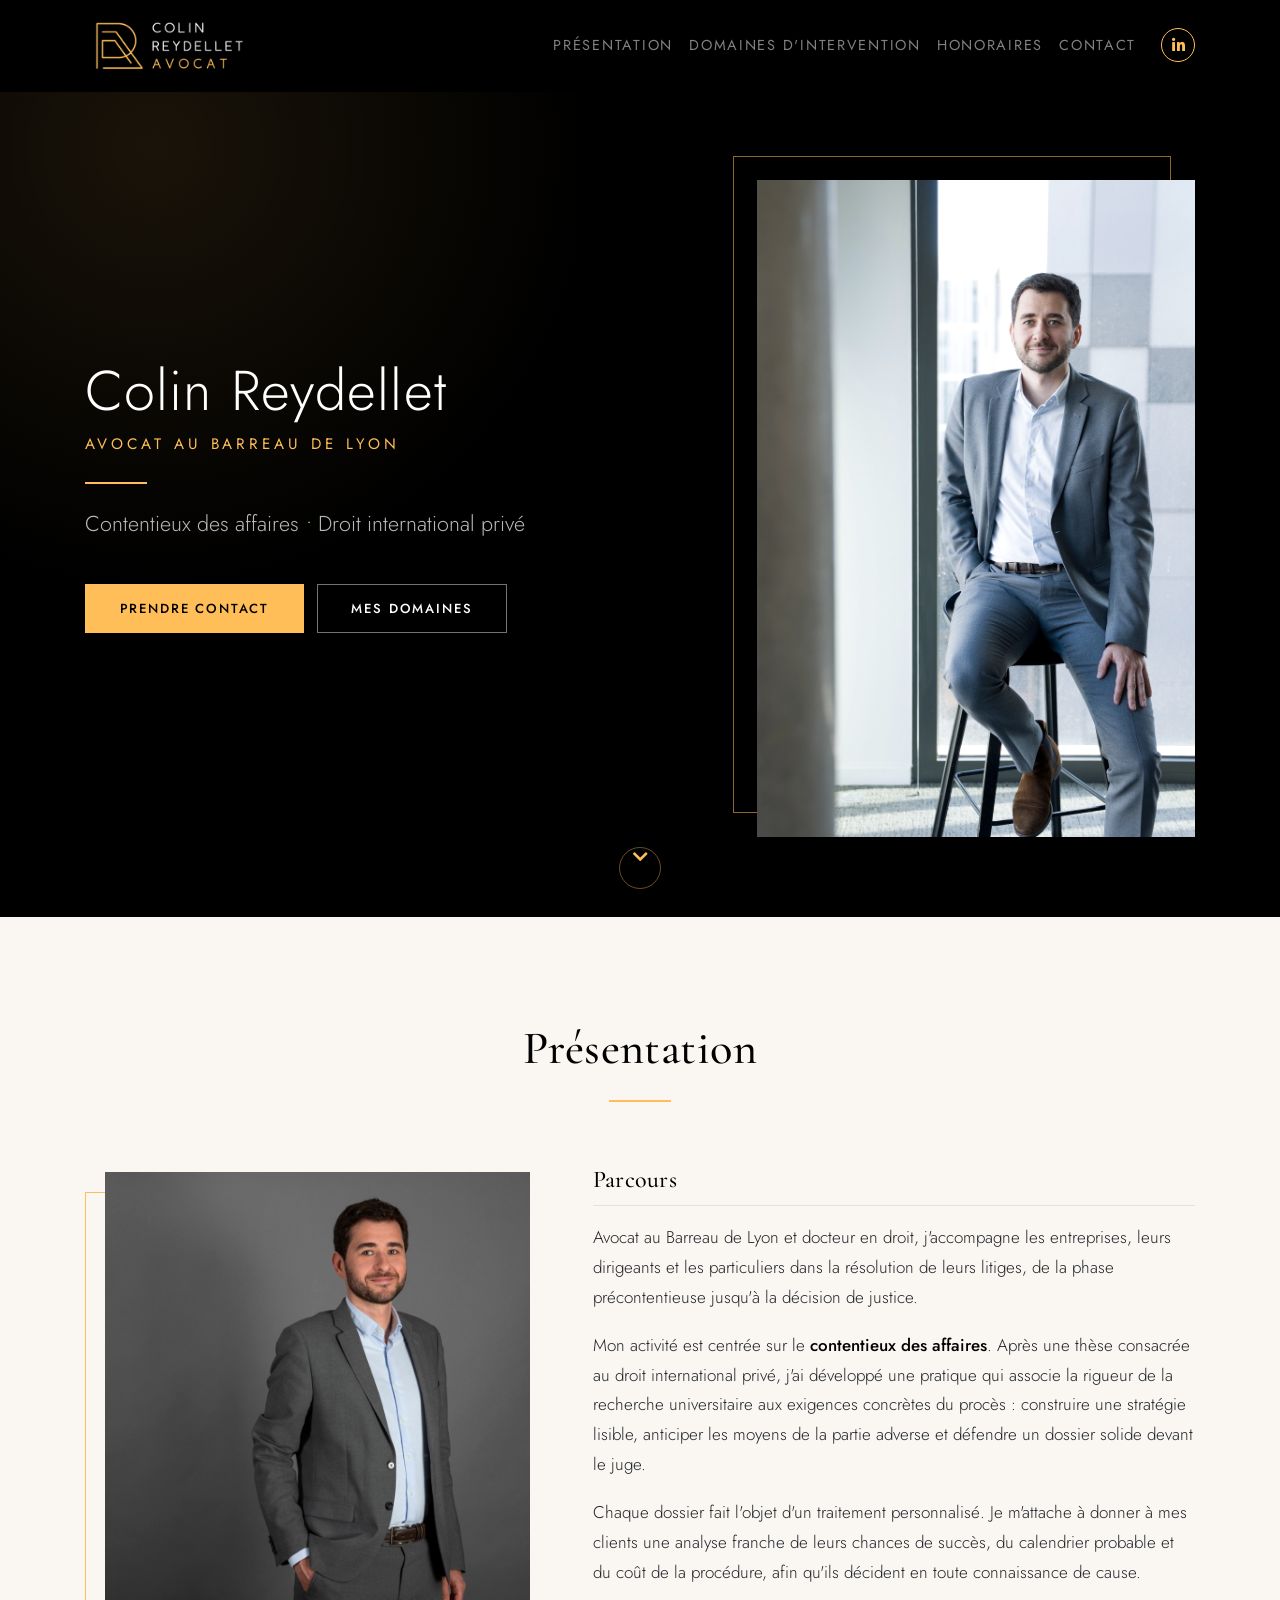
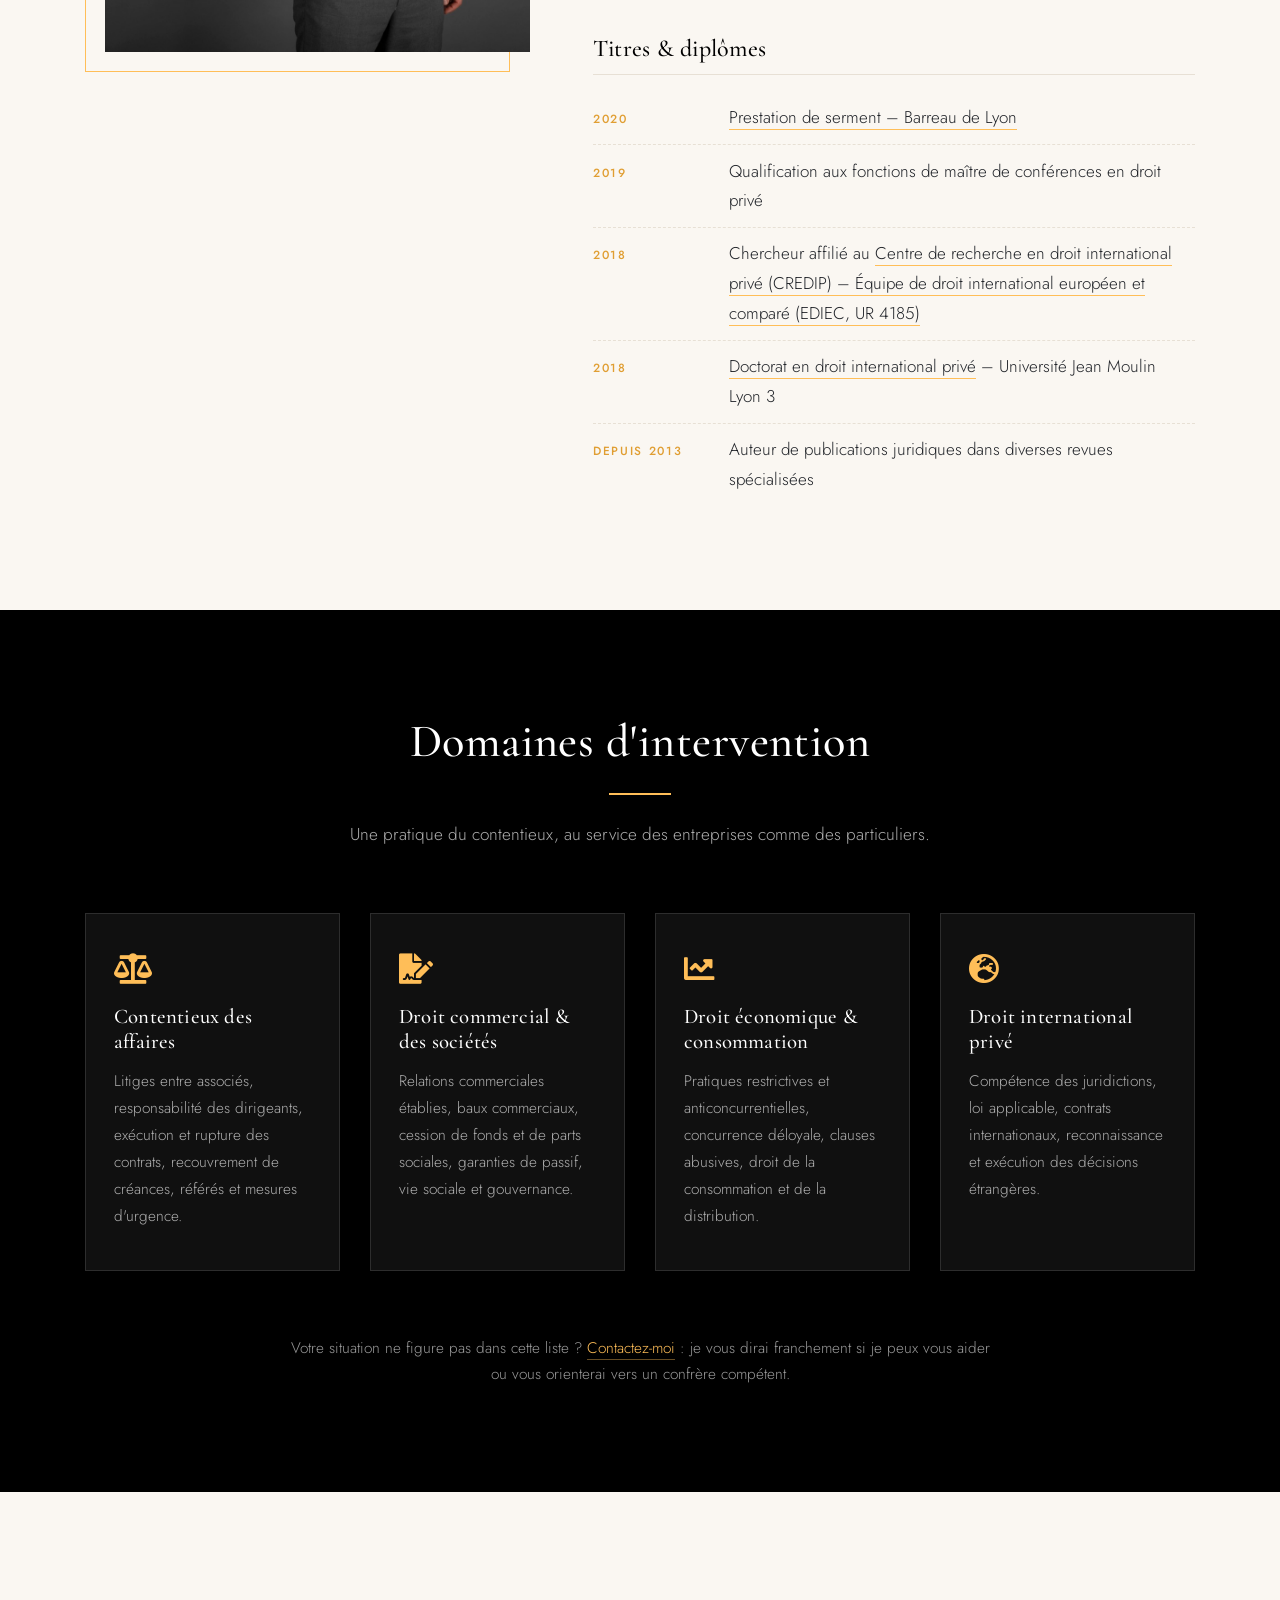
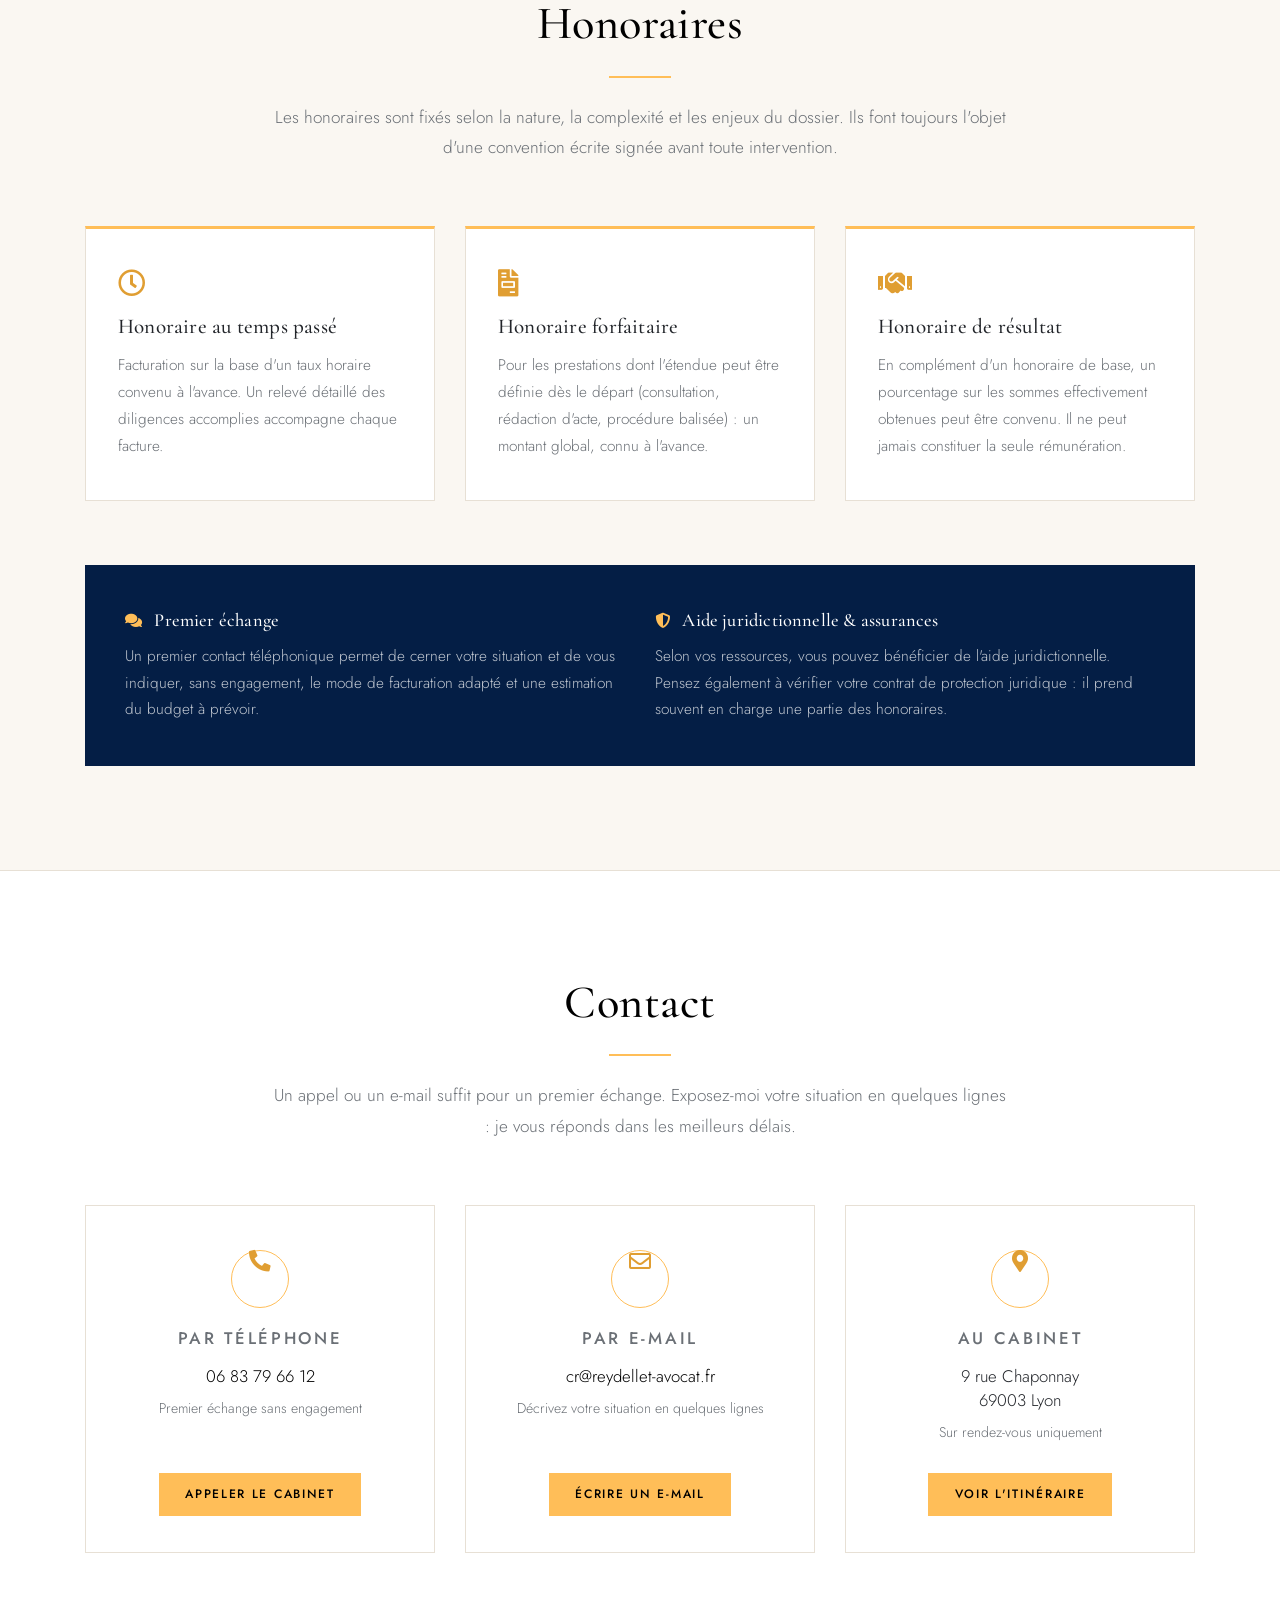
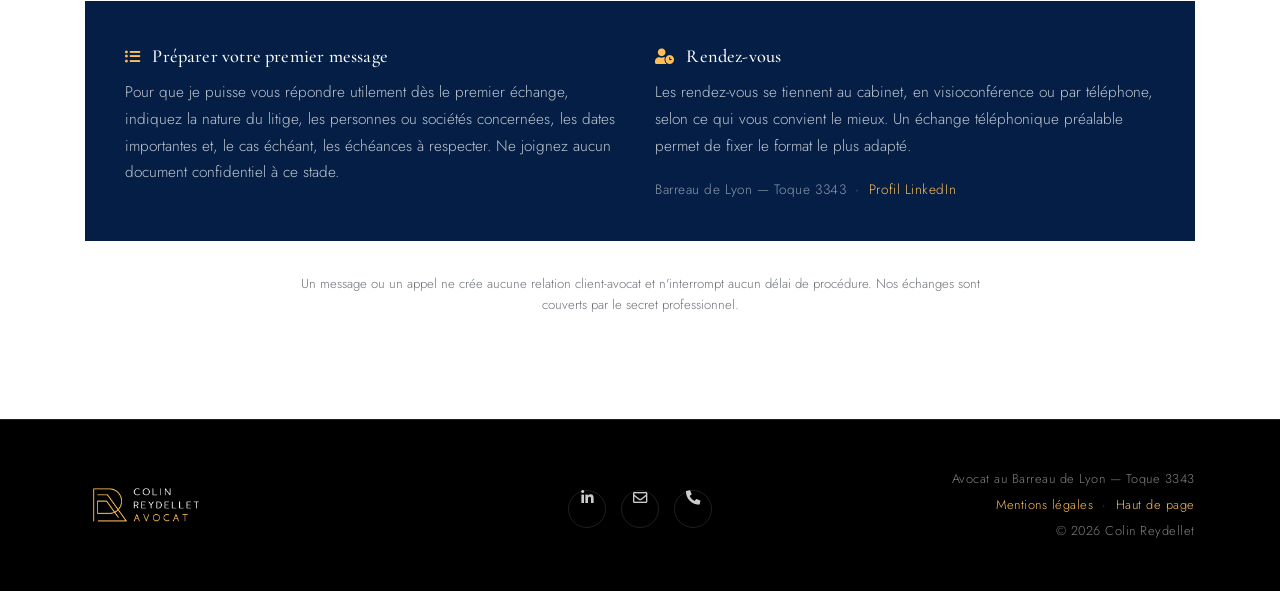
==== commit d1f130da: "rework text" ====
--- a/index.html
+++ b/index.html
@@ -77,15 +77,12 @@
       <div class="row align-items-center no-gutters">
 
         <div class="col-lg-7 hero-text">
-          <img src="img/logo-mark.png" alt="" class="hero-mark" aria-hidden="true">
           <h1 class="hero-title">Colin Reydellet</h1>
           <p class="hero-subtitle">Avocat au Barreau de Lyon</p>
           <hr class="rule rule-left">
           <p class="hero-tagline">
             <!-- no space before a separator: it stays glued to the item it follows -->
             <span class="tag">Contentieux des affaires</span><span class="sep">&bull;</span>
-            <span class="tag">Droit commercial</span><span class="sep">&bull;</span>
-            <span class="tag">Droit économique</span><span class="sep">&bull;</span>
             <span class="tag">Droit international privé</span>
           </p>
           <a href="#contact" class="btn btn-gold mt-2">Prendre contact</a>
@@ -115,7 +112,7 @@
         <hr class="rule">
       </div>
 
-      <div class="row align-items-center">
+      <div class="row align-items-start">
 
         <div class="col-lg-5 mb-5 mb-lg-0">
           <div class="portrait-frame">
@@ -143,23 +140,32 @@
             probable et du coût de la procédure, afin qu'ils décident en toute connaissance de cause.
           </p>
 
-          <h3 class="block-title mt-5">Diplômes &amp; engagements</h3>
+          <h3 class="block-title mt-5">Titres &amp; diplômes</h3>
           <ul class="timeline">
             <li>
               <span class="timeline-year">2020</span>
-              <span class="timeline-text">Prestation de serment &mdash; Barreau de Lyon (toque 3343)</span>
+              <span class="timeline-text"><a href="https://www.barreaulyon.com/annuaire/avocat/reydellet-colin/"
+                target="_blank" rel="noopener">Prestation de serment &ndash; Barreau de Lyon</a></span>
+            </li>
+            <li>
+              <span class="timeline-year">2019</span>
+              <span class="timeline-text">Qualification aux fonctions de maître de conférences en droit privé</span>
             </li>
             <li>
               <span class="timeline-year">2018</span>
-              <span class="timeline-text">Doctorat en droit international privé &mdash; Université Jean&nbsp;Moulin Lyon&nbsp;3</span>
+              <span class="timeline-text">Chercheur affilié au
+                <a href="https://ediec.univ-lyon3.fr/membres" target="_blank" rel="noopener">Centre de recherche
+                en droit international privé (CREDIP) &ndash; Équipe de droit international européen et comparé
+                (EDIEC, UR&nbsp;4185)</a></span>
             </li>
             <li>
-              <span class="timeline-year">Aujourd'hui</span>
-              <span class="timeline-text">Chercheur associé au Centre de recherche sur le droit international privé</span>
+              <span class="timeline-year">2018</span>
+              <span class="timeline-text"><a href="https://theses.fr/2018LYSE3074" target="_blank"
+                rel="noopener">Doctorat en droit international privé</a> &ndash; Université Jean&nbsp;Moulin Lyon&nbsp;3</span>
             </li>
             <li>
-              <span class="timeline-year">Publications</span>
-              <span class="timeline-text">Auteur de commentaires d'arrêts et d'articles en droit des affaires et droit international privé</span>
+              <span class="timeline-year">Depuis 2013</span>
+              <span class="timeline-text">Auteur de publications juridiques dans diverses revues spécialisées</span>
             </li>
           </ul>
         </div>
--- a/css/style.css
+++ b/css/style.css
@@ -245,7 +245,7 @@
 /* same family as the subtitle below it, and as the logo wordmark */
 .hero-title {
   font-family: var(--font-sans);
-  font-size: clamp(2.4rem, 5.6vw, 4.1rem);
+  font-size: clamp(2.4rem, 5.6vw, 3.5rem);
   font-weight: 300;
   letter-spacing: .02em;
   line-height: 1.1;
@@ -264,7 +264,9 @@
 }
 
 .hero-tagline {
-  font-size: 1.05rem;
+  /* lowercase, so a touch larger than .hero-subtitle to read at the same level */
+  font-size: 1.35rem;
+  line-height: 1.5;
   color: rgba(255, 255, 255, .72);
   max-width: 32rem;
   margin-bottom: 2.25rem;
@@ -389,11 +391,11 @@
 /* --------------------------------------------------------- présentation ---- */
 
 /* mirror of the hero frame, offset down-left */
-.portrait-frame { position: relative; padding: 0 0 1.25rem 1.25rem; }
+.portrait-frame { position: relative; padding: .35rem 0 1.25rem 1.25rem; }
 .portrait-frame::before {
   content: '';
   position: absolute;
-  top: 1.25rem;
+  top: 1.6rem;
   left: 0;
   right: 1.25rem;
   bottom: 0;
@@ -430,6 +432,16 @@
   color: var(--gold-dark);
 }
 .timeline-text { flex: 1 1 auto; }
+/* links stay in the body colour, marked by a thin gold underline */
+.timeline-text a {
+  color: inherit;
+  border-bottom: 1px solid var(--gold);
+}
+.timeline-text a:hover,
+.timeline-text a:focus {
+  color: var(--gold-dark);
+  border-bottom-color: var(--gold-dark);
+}
 
 /* -------------------------------------------------------------- domaines ---- */
 
@@ -802,7 +814,7 @@
   body { font-size: 1rem; }
 
   .hero-mark { height: 58px; }
-  .hero-tagline { font-size: 1rem; }
+  .hero-tagline { font-size: 1.2rem; }
   .hero-tagline .sep { margin-left: .3rem; }
 
   .btn { display: block; width: 100%; }
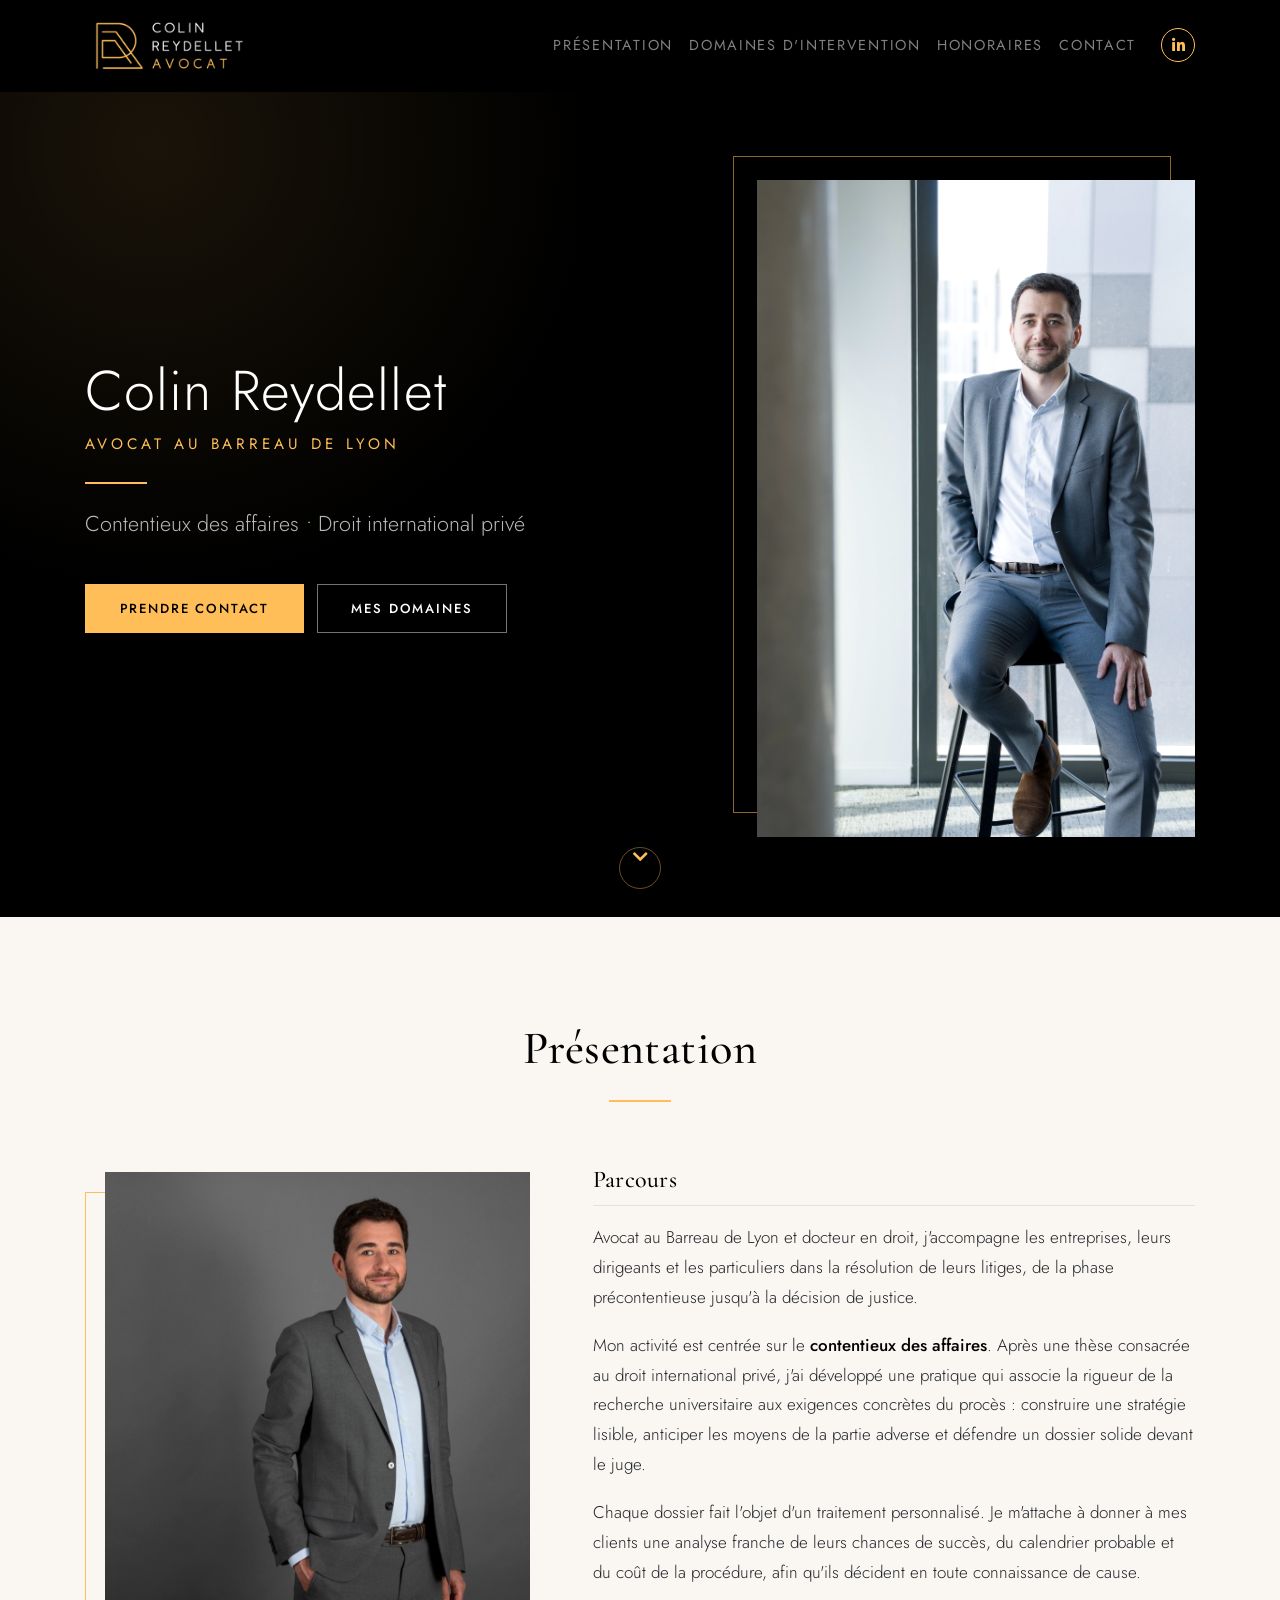
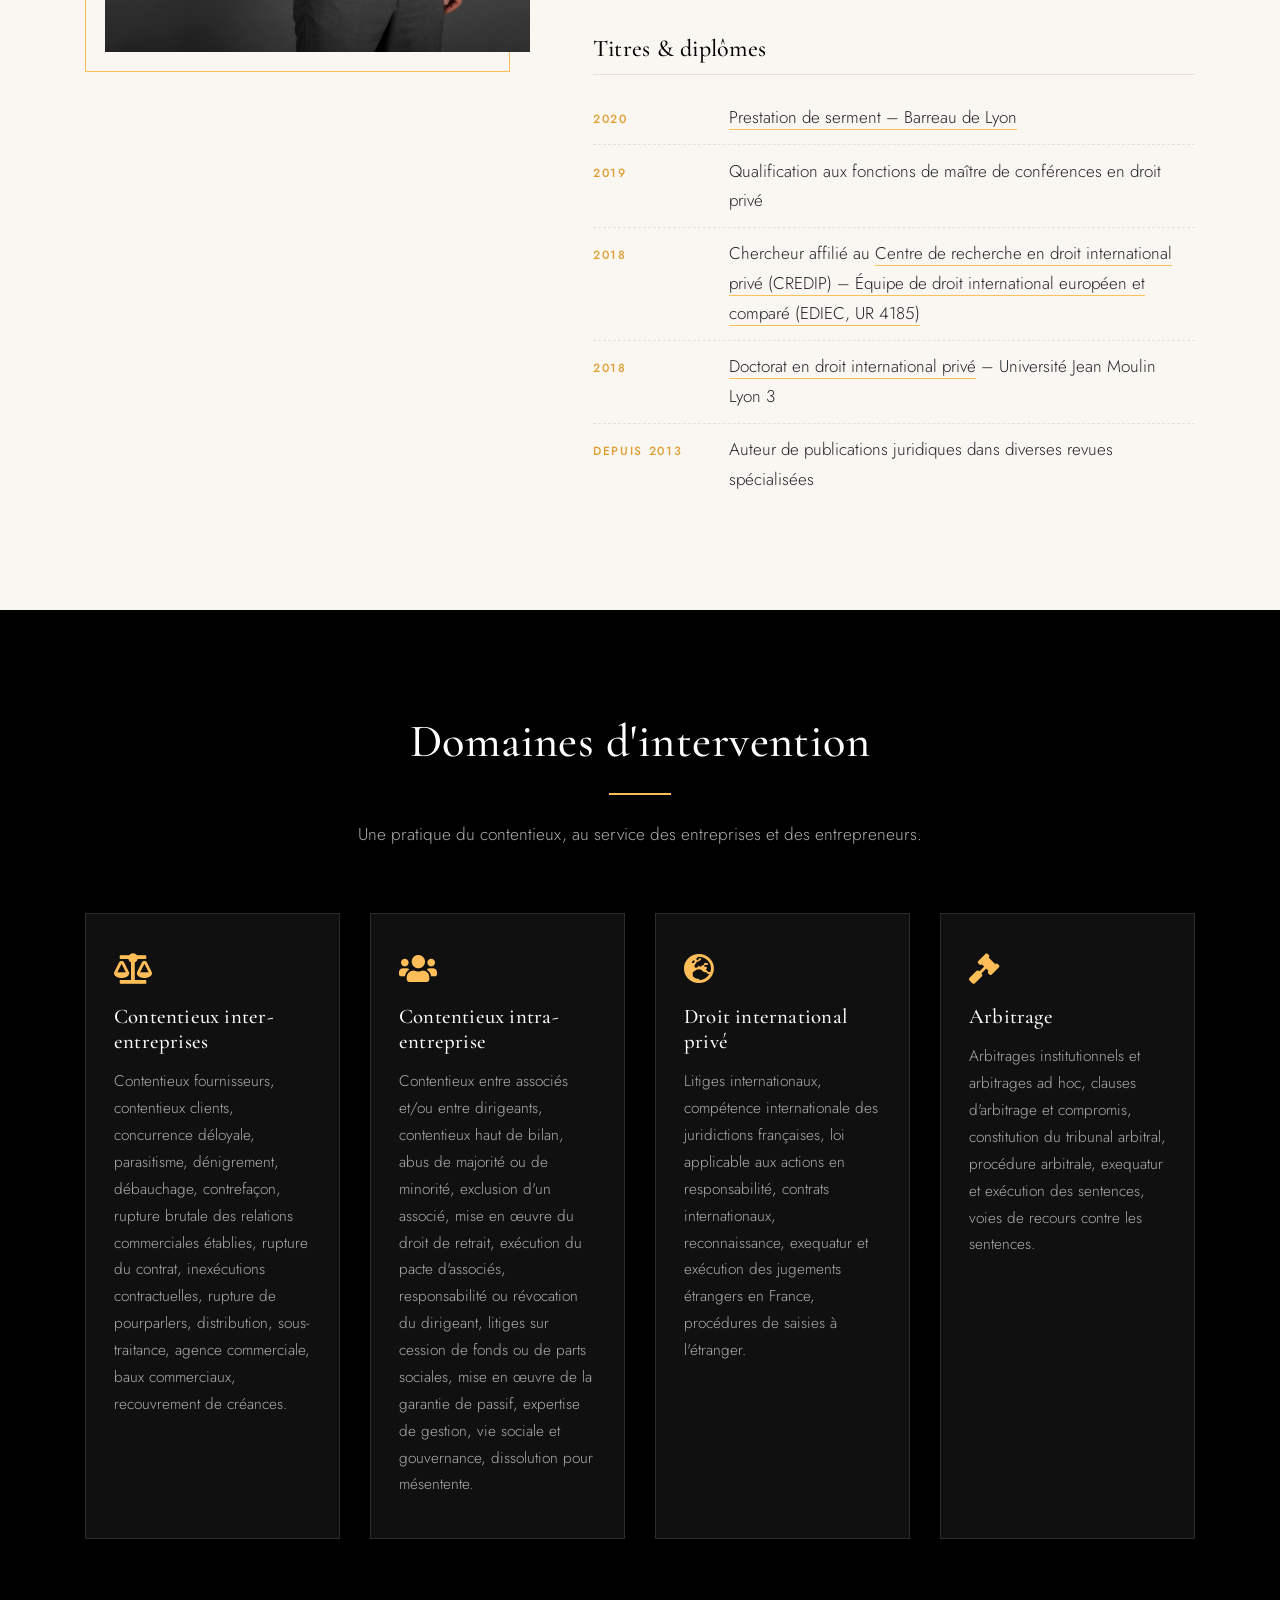
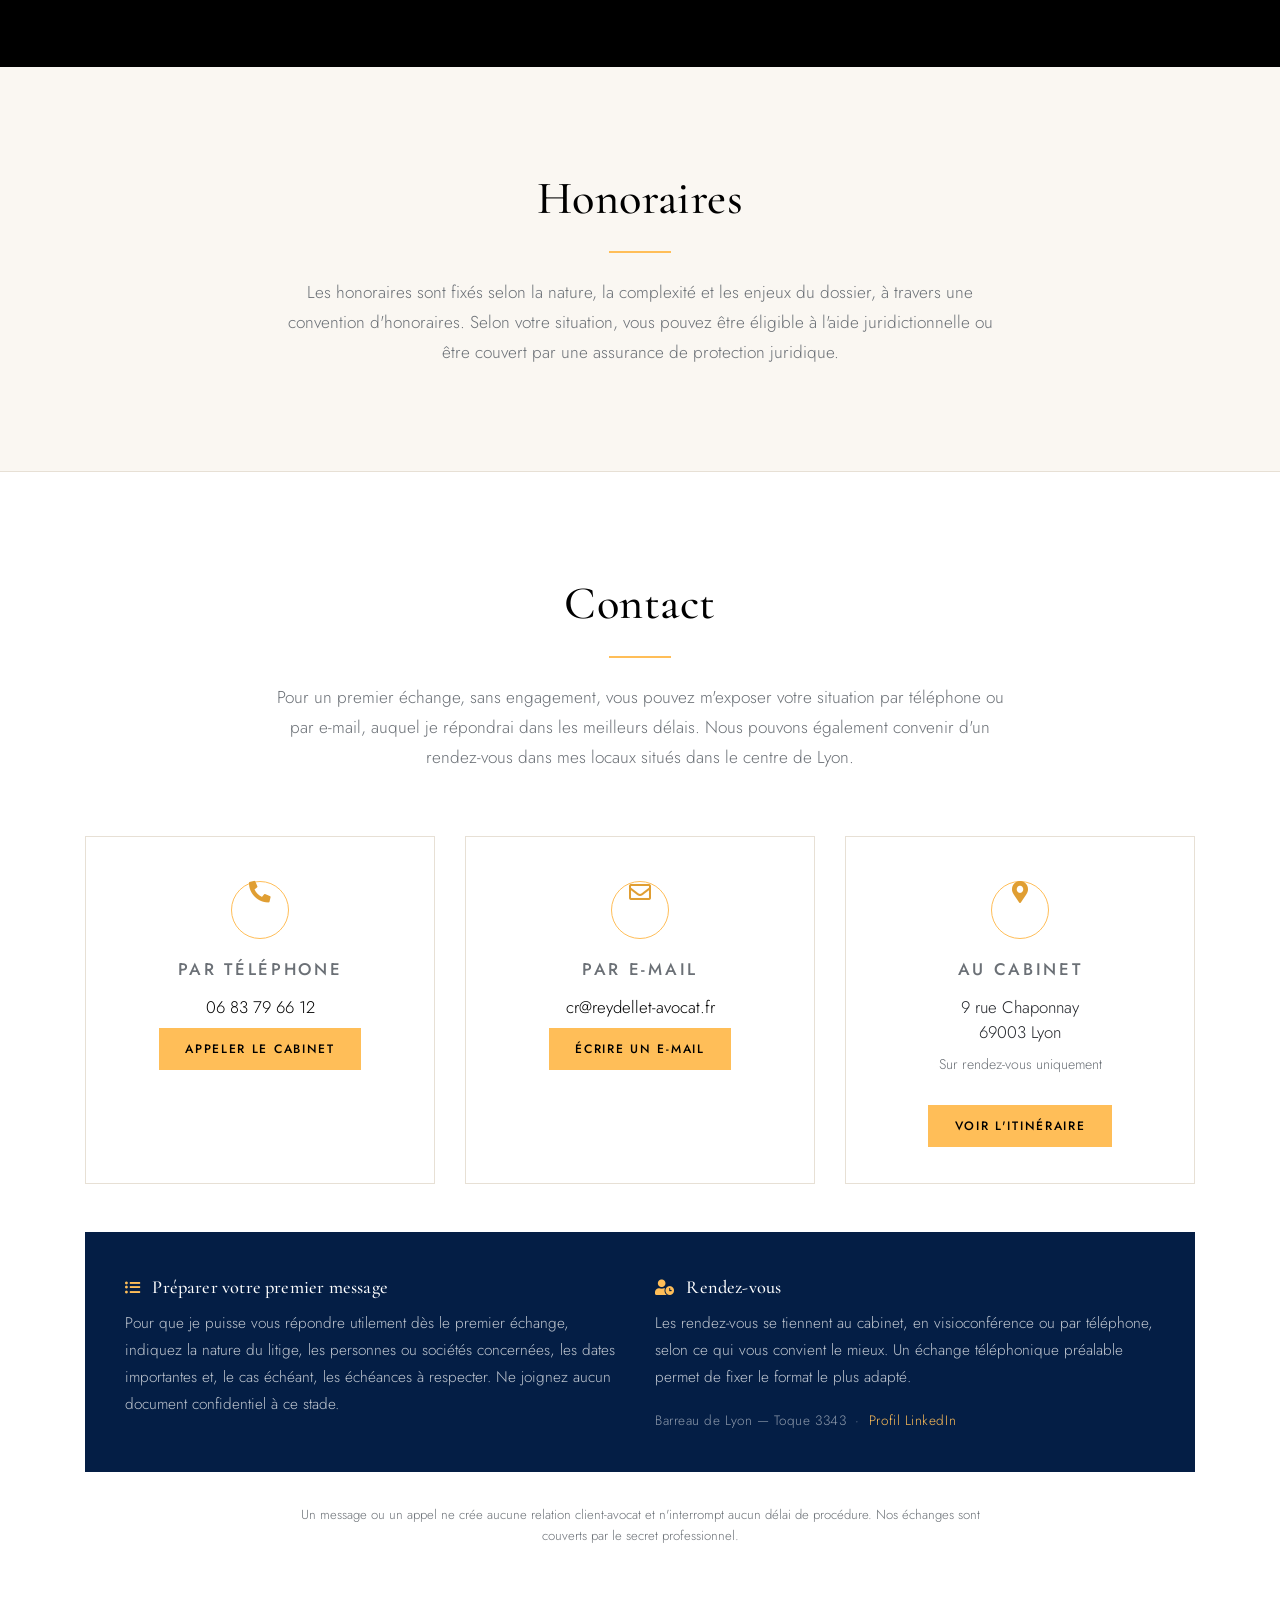
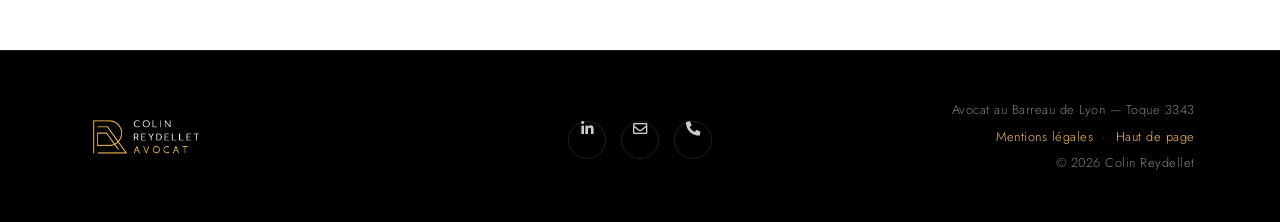
==== commit 0c050ce6: "rework" ====
--- a/index.html
+++ b/index.html
@@ -182,7 +182,7 @@
         <h2 class="section-title">Domaines d'intervention</h2>
         <hr class="rule">
         <p class="section-lead">
-          Une pratique du contentieux, au service des entreprises comme des particuliers.
+          Une pratique du contentieux, au service des entreprises et des entrepreneurs.
         </p>
       </div>
 
@@ -191,32 +191,28 @@
         <div class="col-md-6 col-lg-3 mb-4">
           <div class="domain-card">
             <span class="domain-icon"><i class="fas fa-balance-scale"></i></span>
-            <h3 class="domain-title">Contentieux des affaires</h3>
+            <h3 class="domain-title">Contentieux inter-entreprises</h3>
             <p class="domain-text">
-              Litiges entre associés, responsabilité des dirigeants, exécution et rupture
-              des contrats, recouvrement de créances, référés et mesures d'urgence.
+              Contentieux fournisseurs, contentieux clients, concurrence déloyale, parasitisme,
+              dénigrement, débauchage, contrefaçon, rupture brutale des relations commerciales
+              établies, rupture du contrat, inexécutions contractuelles, rupture de pourparlers,
+              distribution, sous-traitance, agence commerciale, baux commerciaux,
+              recouvrement de créances.
             </p>
           </div>
         </div>
 
         <div class="col-md-6 col-lg-3 mb-4">
           <div class="domain-card">
-            <span class="domain-icon"><i class="fas fa-file-signature"></i></span>
-            <h3 class="domain-title">Droit commercial &amp; des sociétés</h3>
+            <span class="domain-icon"><i class="fas fa-users"></i></span>
+            <h3 class="domain-title">Contentieux intra-entreprise</h3>
             <p class="domain-text">
-              Relations commerciales établies, baux commerciaux, cession de fonds et de parts
-              sociales, garanties de passif, vie sociale et gouvernance.
-            </p>
-          </div>
-        </div>
-
-        <div class="col-md-6 col-lg-3 mb-4">
-          <div class="domain-card">
-            <span class="domain-icon"><i class="fas fa-chart-line"></i></span>
-            <h3 class="domain-title">Droit économique &amp; consommation</h3>
-            <p class="domain-text">
-              Pratiques restrictives et anticoncurrentielles, concurrence déloyale,
-              clauses abusives, droit de la consommation et de la distribution.
+              Contentieux entre associés et/ou entre dirigeants, contentieux haut de bilan,
+              abus de majorité ou de minorité, exclusion d'un associé, mise en œuvre du droit
+              de retrait, exécution du pacte d'associés, responsabilité ou révocation du
+              dirigeant, litiges sur cession de fonds ou de parts sociales, mise en œuvre de la
+              garantie de passif, expertise de gestion, vie sociale et gouvernance,
+              dissolution pour mésentente.
             </p>
           </div>
         </div>
@@ -226,19 +222,27 @@
             <span class="domain-icon"><i class="fas fa-globe-europe"></i></span>
             <h3 class="domain-title">Droit international privé</h3>
             <p class="domain-text">
-              Compétence des juridictions, loi applicable, contrats internationaux,
-              reconnaissance et exécution des décisions étrangères.
-            </p>
-          </div>
-        </div>
-
-      </div>
-
-      <p class="text-center domain-footnote">
-        Votre situation ne figure pas dans cette liste&nbsp;?
-        <a href="#contact">Contactez-moi</a> : je vous dirai franchement si je peux vous aider
-        ou vous orienterai vers un confrère compétent.
-      </p>
+              Litiges internationaux, compétence internationale des juridictions françaises,
+              loi applicable aux actions en responsabilité, contrats internationaux,
+              reconnaissance, exequatur et exécution des jugements étrangers en France,
+              procédures de saisies à l'étranger.
+            </p>
+          </div>
+        </div>
+
+        <div class="col-md-6 col-lg-3 mb-4">
+          <div class="domain-card">
+            <span class="domain-icon"><i class="fas fa-gavel"></i></span>
+            <h3 class="domain-title">Arbitrage</h3>
+            <p class="domain-text">
+              Arbitrages institutionnels et arbitrages ad hoc, clauses d'arbitrage et compromis,
+              constitution du tribunal arbitral, procédure arbitrale, exequatur et exécution
+              des sentences, voies de recours contre les sentences.
+            </p>
+          </div>
+        </div>
+
+      </div>
 
     </div>
   </section>
@@ -247,73 +251,16 @@
   <section id="honoraires" class="section section-light">
     <div class="container">
 
-      <div class="section-head">
+      <!-- the section is now a single paragraph: no gap needed under the head -->
+      <div class="section-head mb-0">
         <h2 class="section-title">Honoraires</h2>
         <hr class="rule">
         <p class="section-lead">
-          Les honoraires sont fixés selon la nature, la complexité et les enjeux du dossier.
-          Ils font toujours l'objet d'une convention écrite signée avant toute intervention.
+          Les honoraires sont fixés selon la nature, la complexité et les enjeux du dossier,
+          à travers une convention d'honoraires. Selon votre situation, vous pouvez être
+          éligible à l'aide juridictionnelle ou être couvert par une assurance de
+          protection juridique.
         </p>
-      </div>
-
-      <div class="row">
-
-        <div class="col-lg-4 mb-4">
-          <div class="fee-card">
-            <span class="fee-icon"><i class="far fa-clock"></i></span>
-            <h3 class="fee-title">Honoraire au temps passé</h3>
-            <p>
-              Facturation sur la base d'un taux horaire convenu à l'avance. Un relevé
-              détaillé des diligences accomplies accompagne chaque facture.
-            </p>
-          </div>
-        </div>
-
-        <div class="col-lg-4 mb-4">
-          <div class="fee-card">
-            <span class="fee-icon"><i class="fas fa-file-invoice"></i></span>
-            <h3 class="fee-title">Honoraire forfaitaire</h3>
-            <p>
-              Pour les prestations dont l'étendue peut être définie dès le départ
-              (consultation, rédaction d'acte, procédure balisée) : un montant global,
-              connu à l'avance.
-            </p>
-          </div>
-        </div>
-
-        <div class="col-lg-4 mb-4">
-          <div class="fee-card">
-            <span class="fee-icon"><i class="fas fa-handshake"></i></span>
-            <h3 class="fee-title">Honoraire de résultat</h3>
-            <p>
-              En complément d'un honoraire de base, un pourcentage sur les sommes
-              effectivement obtenues peut être convenu. Il ne peut jamais constituer
-              la seule rémunération.
-            </p>
-          </div>
-        </div>
-
-      </div>
-
-      <div class="fee-notes">
-        <div class="row">
-          <div class="col-md-6">
-            <h4 class="notes-title"><i class="fas fa-comments"></i> Premier échange</h4>
-            <p>
-              Un premier contact téléphonique permet de cerner votre situation et de
-              vous indiquer, sans engagement, le mode de facturation adapté et une
-              estimation du budget à prévoir.
-            </p>
-          </div>
-          <div class="col-md-6">
-            <h4 class="notes-title"><i class="fas fa-shield-alt"></i> Aide juridictionnelle &amp; assurances</h4>
-            <p>
-              Selon vos ressources, vous pouvez bénéficier de l'aide juridictionnelle.
-              Pensez également à vérifier votre contrat de protection juridique :
-              il prend souvent en charge une partie des honoraires.
-            </p>
-          </div>
-        </div>
       </div>
 
     </div>
@@ -327,9 +274,10 @@
         <h2 class="section-title">Contact</h2>
         <hr class="rule">
         <p class="section-lead">
-          Un appel ou un e-mail suffit pour un premier échange.
-          Exposez-moi votre situation en quelques lignes : je vous réponds
-          dans les meilleurs délais.
+          Pour un premier échange, sans engagement, vous pouvez m'exposer votre situation
+          par téléphone ou par e-mail, auquel je répondrai dans les meilleurs délais.
+          Nous pouvons également convenir d'un rendez-vous dans mes locaux situés
+          dans le centre de Lyon.
         </p>
       </div>
 
@@ -342,8 +290,6 @@
             <p class="contact-card-value">
               <a class="contact-card-value contact-card-address" href="tel:+33683796612">06&nbsp;83&nbsp;79&nbsp;66&nbsp;12</a>
             </p>
-            <!-- TODO: replace with the cabinet's real opening hours -->
-            <p class="contact-card-note">Premier échange sans engagement</p>
             <a href="tel:+33683796612" class="btn btn-gold btn-sm-cta">Appeler le cabinet</a>
           </div>
         </div>
@@ -355,7 +301,6 @@
             <p class="contact-card-value">
               <a class="contact-card-value contact-card-address" href="mailto:cr@reydellet-avocat.fr">cr@reydellet-avocat.fr</a>
             </p>
-            <p class="contact-card-note">Décrivez votre situation en quelques lignes</p>
             <!-- The mailto is pre-filled so the first message already carries the essentials. -->
             <a class="btn btn-gold btn-sm-cta"
                href="mailto:cr@reydellet-avocat.fr?subject=Demande%20de%20renseignements&body=Bonjour%20Ma%C3%AEtre%2C%0D%0A%0D%0ANature%20du%20litige%20%3A%20%0D%0APersonnes%20ou%20soci%C3%A9t%C3%A9s%20concern%C3%A9es%20%3A%20%0D%0ADates%20cl%C3%A9s%20%2F%20%C3%A9ch%C3%A9ances%20%3A%20%0D%0AT%C3%A9l%C3%A9phone%20o%C3%B9%20me%20joindre%20%3A%20%0D%0A%0D%0AMerci%20par%20avance.">
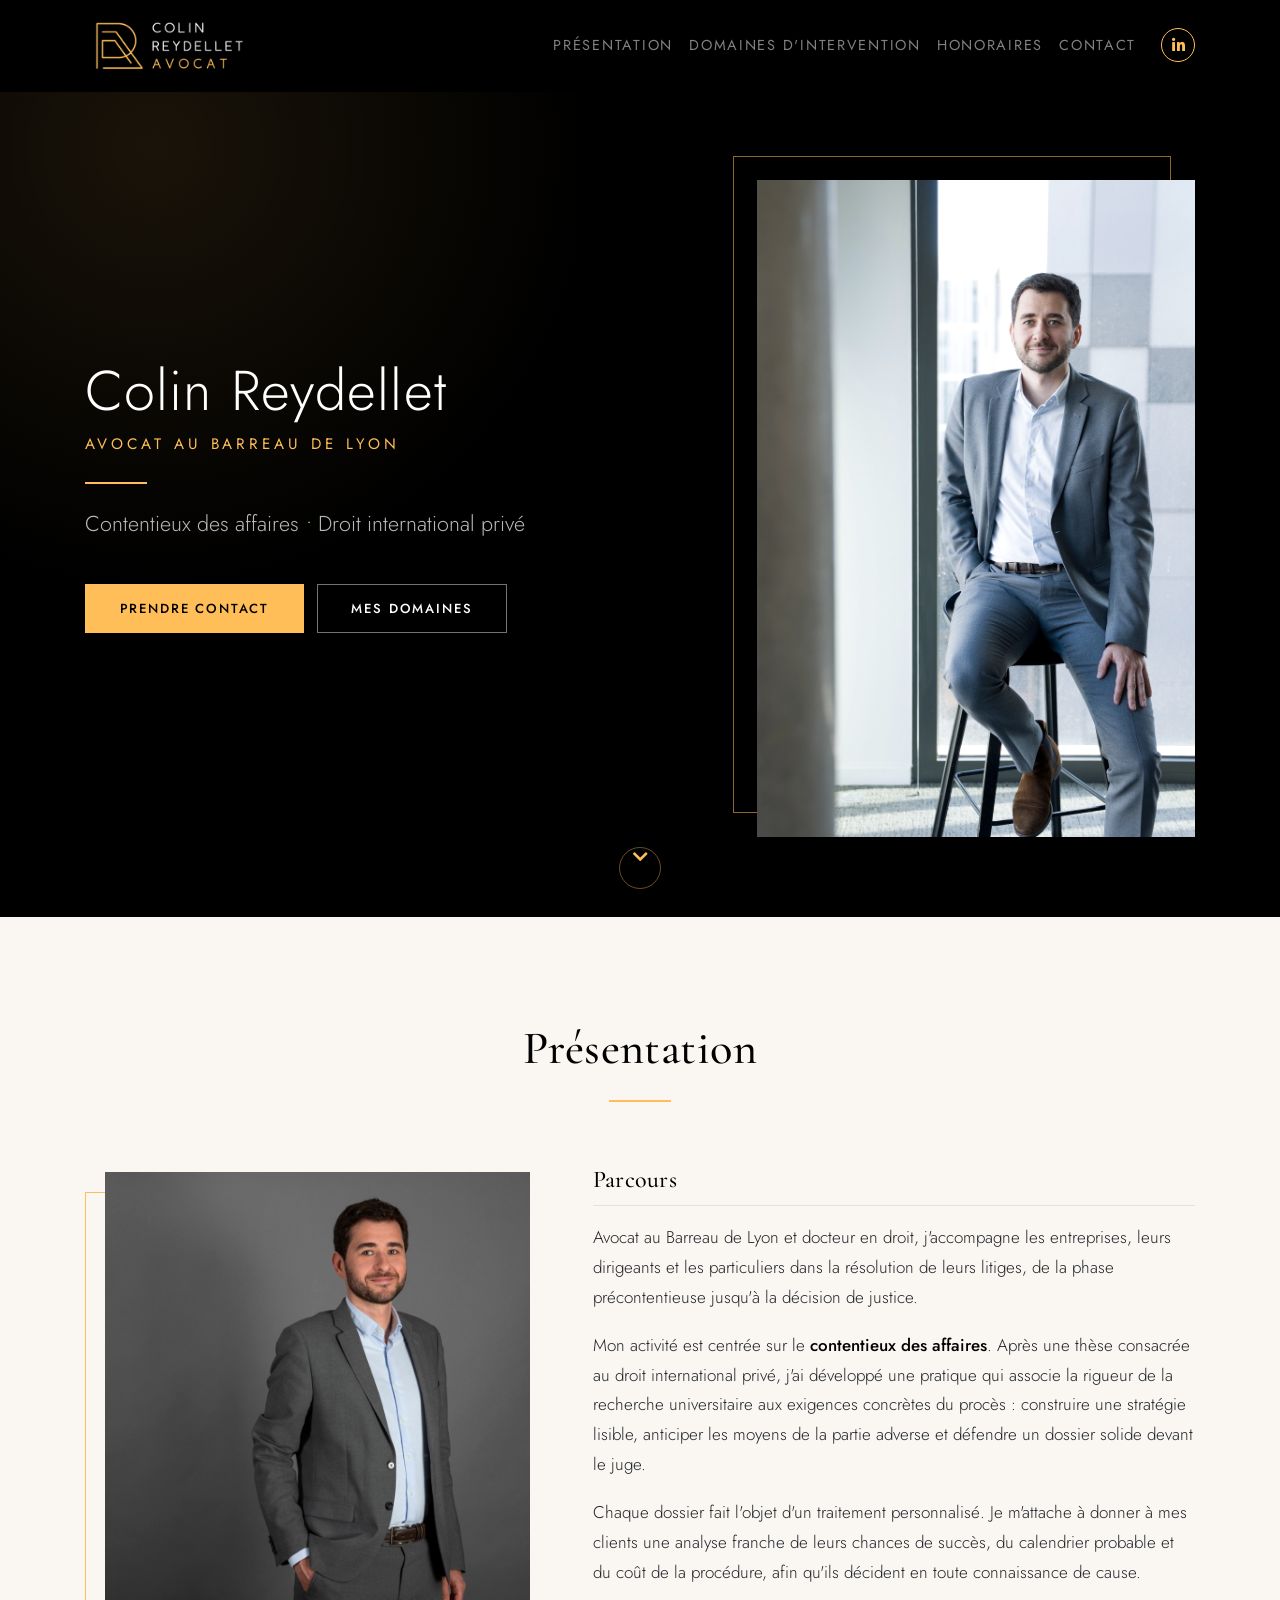
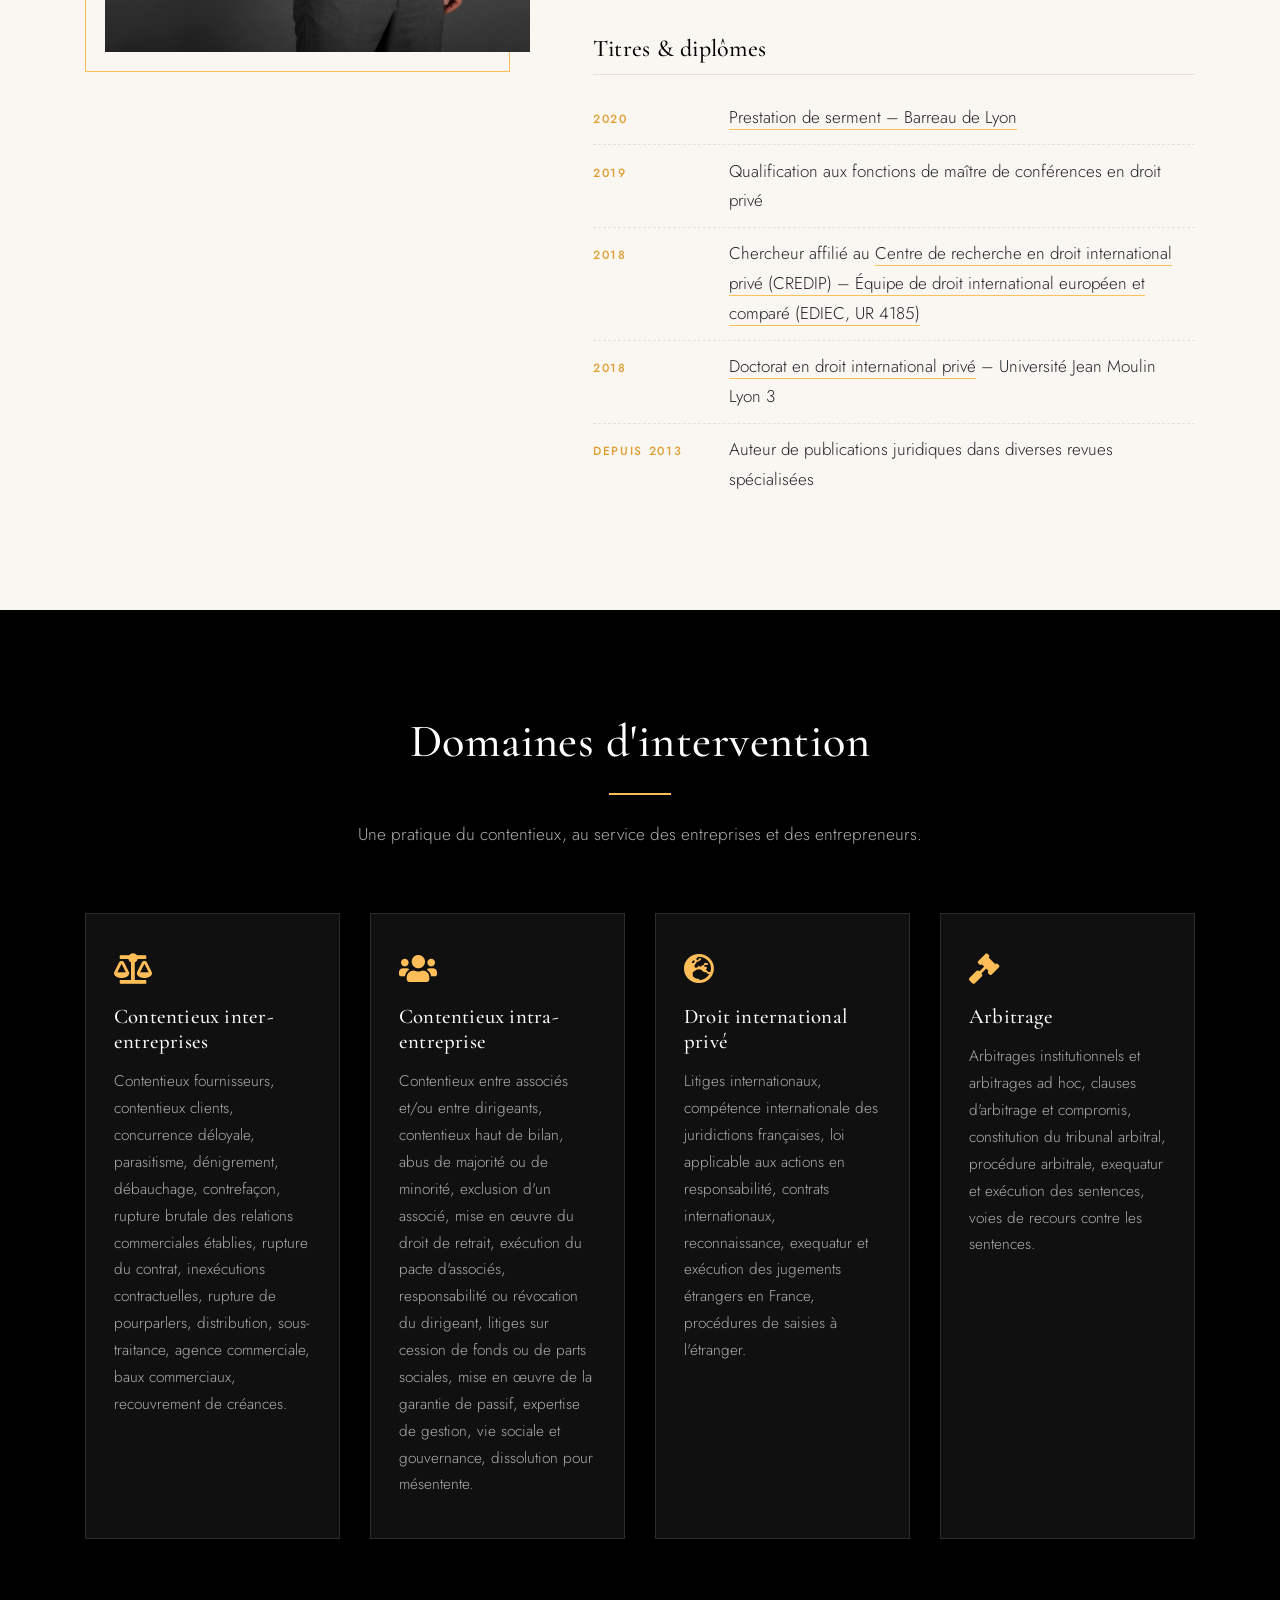
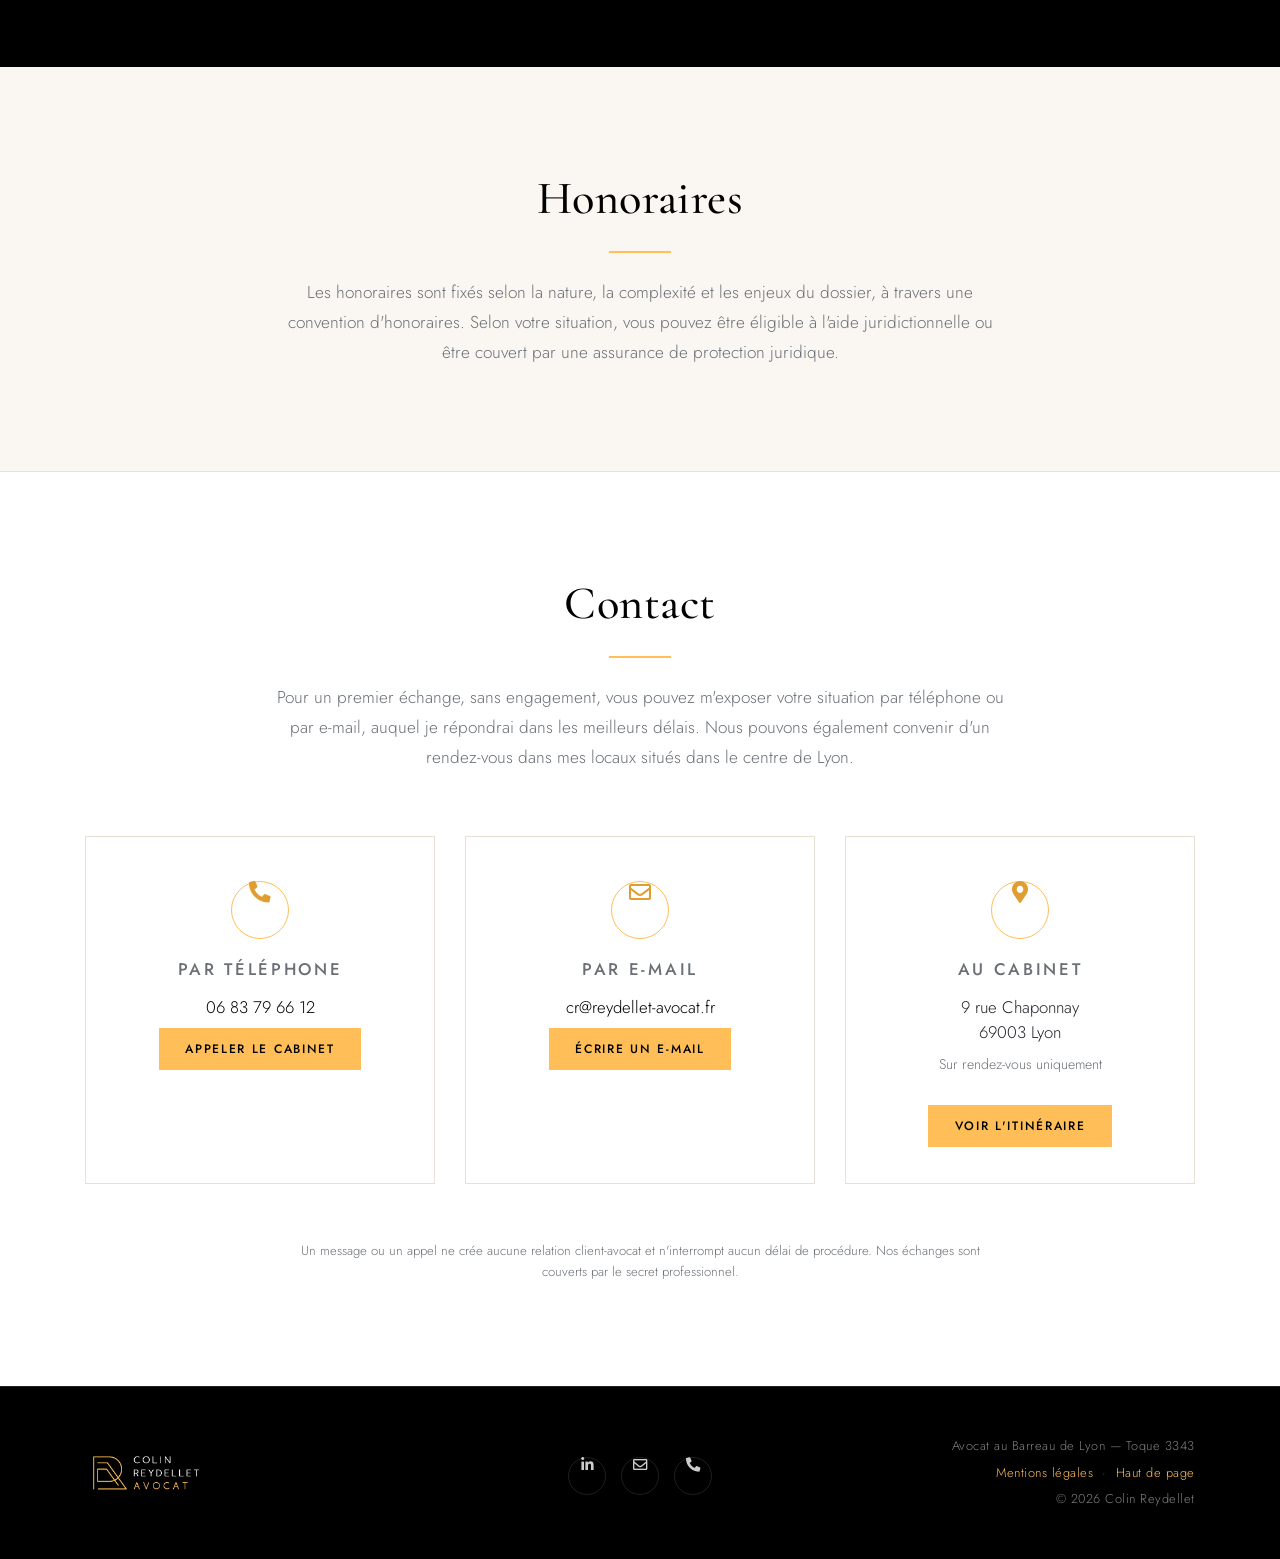
==== commit bb8af66e: "remove bleu text" ====
--- a/index.html
+++ b/index.html
@@ -325,34 +325,6 @@
 
       </div>
 
-      <div class="contact-notes">
-        <div class="row">
-          <div class="col-md-6 mb-4 mb-md-0">
-            <h4 class="notes-title"><i class="fas fa-list-ul"></i> Préparer votre premier message</h4>
-            <p>
-              Pour que je puisse vous répondre utilement dès le premier échange,
-              indiquez la nature du litige, les personnes ou sociétés concernées,
-              les dates importantes et, le cas échéant, les échéances à respecter.
-              Ne joignez aucun document confidentiel à ce stade.
-            </p>
-          </div>
-          <div class="col-md-6">
-            <h4 class="notes-title"><i class="fas fa-user-clock"></i> Rendez-vous</h4>
-            <p>
-              Les rendez-vous se tiennent au cabinet, en visioconférence ou par
-              téléphone, selon ce qui vous convient le mieux. Un échange
-              téléphonique préalable permet de fixer le format le plus adapté.
-            </p>
-            <p class="mb-0 contact-notes-meta">
-              Barreau de Lyon &mdash; Toque 3343 &nbsp;&middot;&nbsp;
-              <a href="https://www.linkedin.com/in/colin-reydellet-82795a221/" target="_blank" rel="noopener">
-                Profil LinkedIn
-              </a>
-            </p>
-          </div>
-        </div>
-      </div>
-
       <p class="contact-legal">
         Un message ou un appel ne crée aucune relation client-avocat et n'interrompt
         aucun délai de procédure. Nos échanges sont couverts par le secret professionnel.
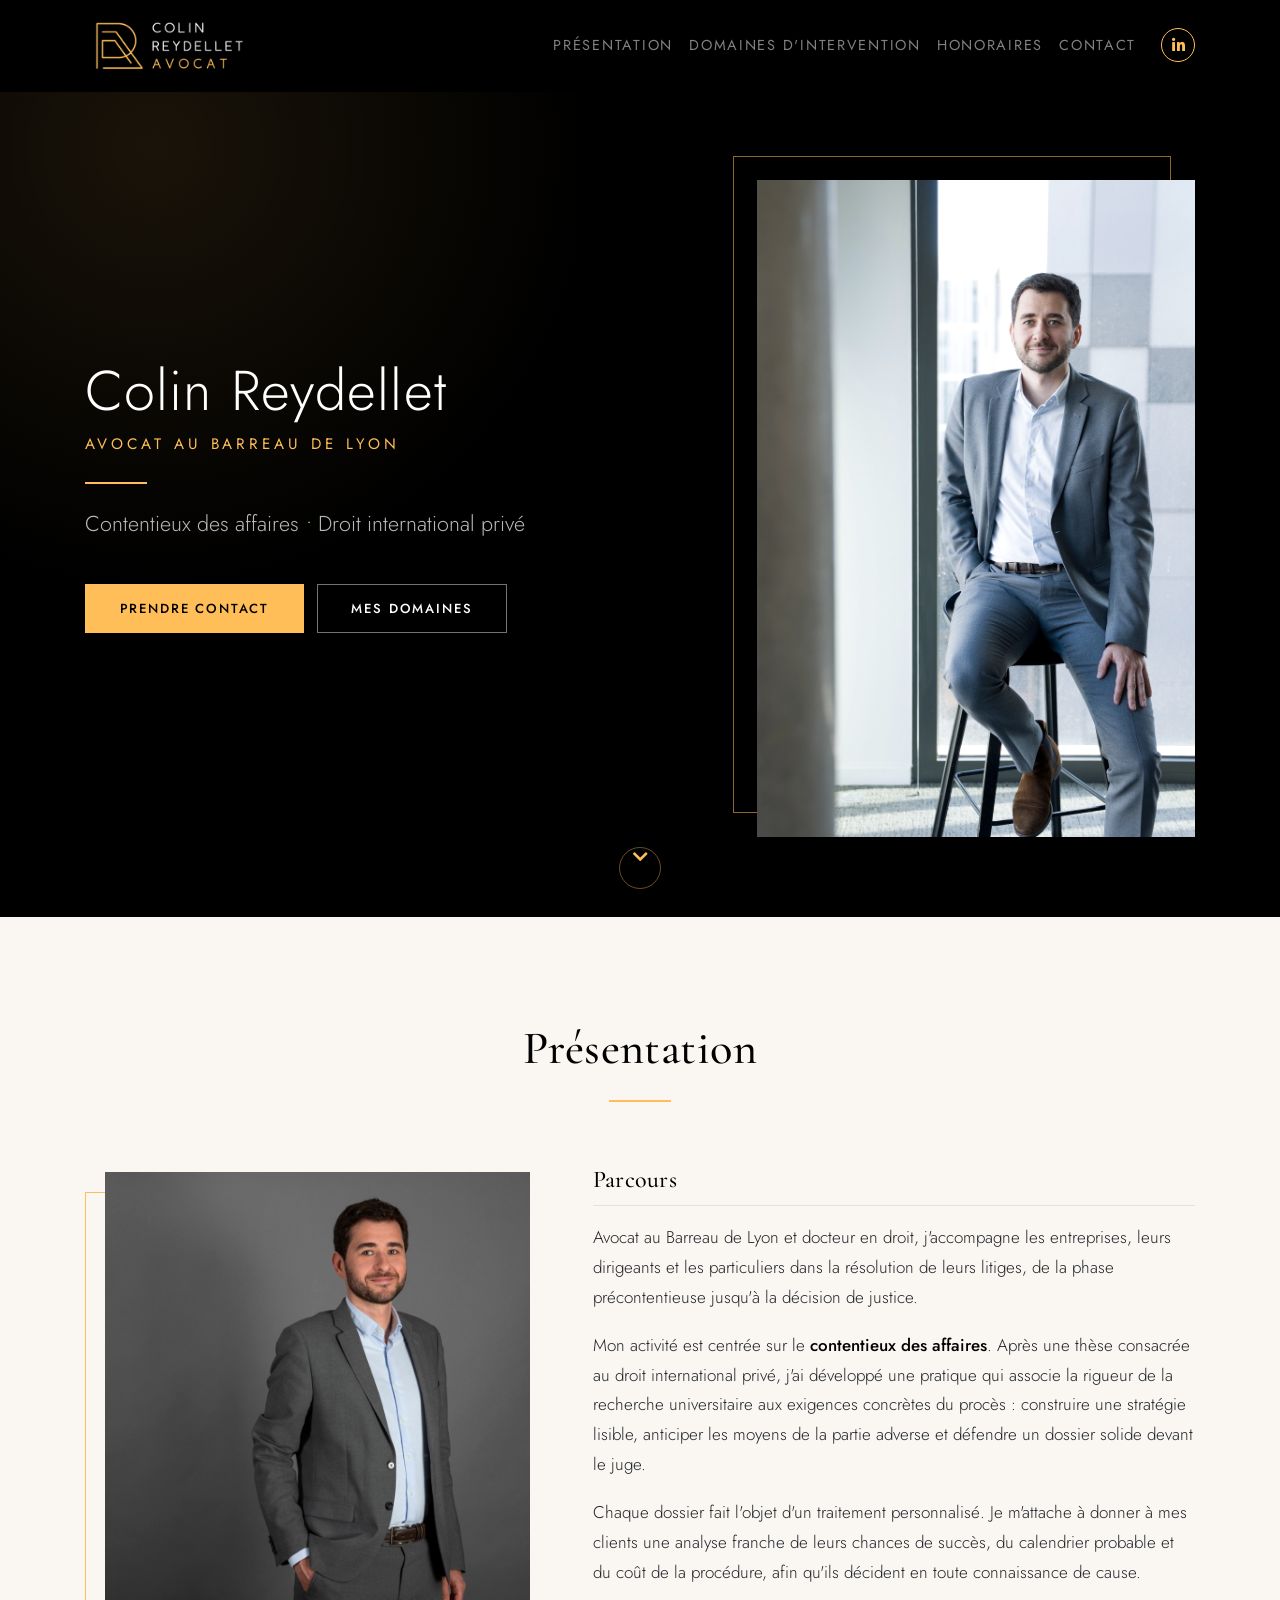
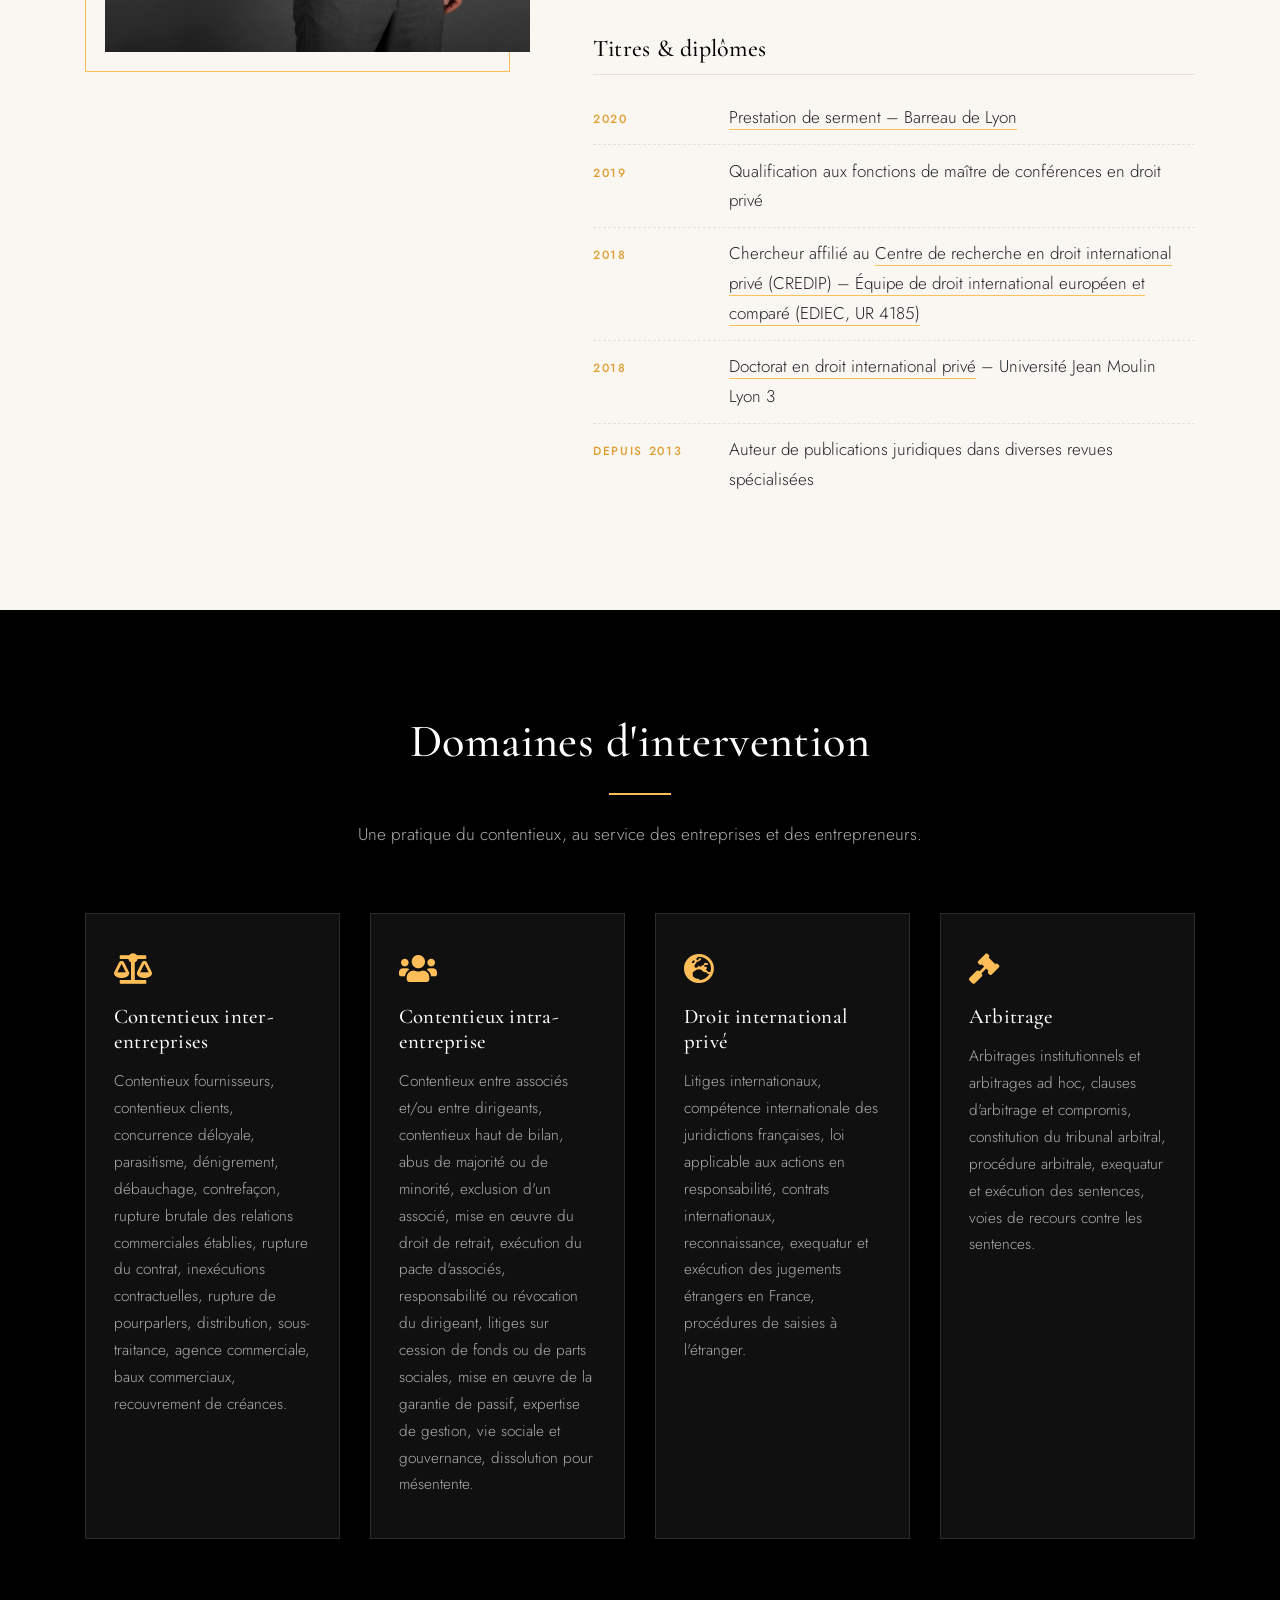
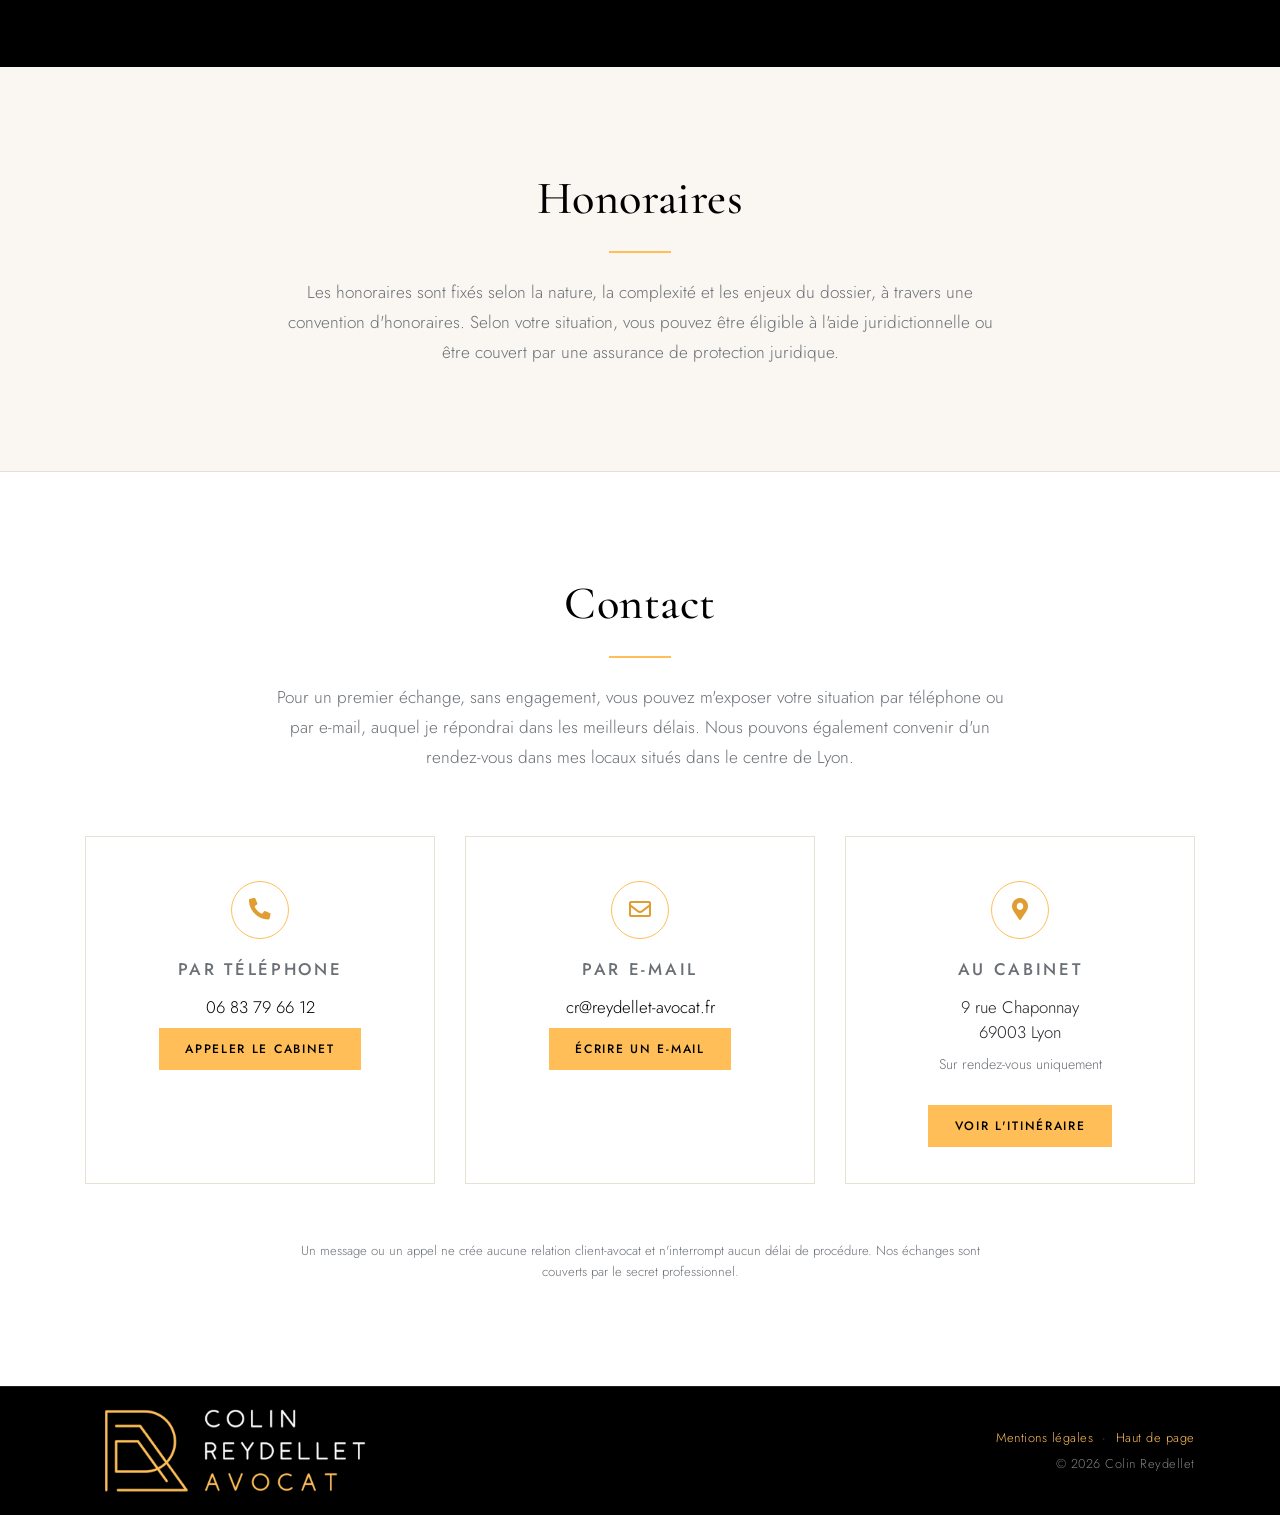
==== commit 3025e1c1: "Épurer le bandeau de pied de page et recentrer les icônes de contact Pied de page : le logo passe à " ====
--- a/index.html
+++ b/index.html
@@ -338,19 +338,11 @@
     <div class="container">
       <div class="row align-items-center">
 
-        <div class="col-md-4 mb-4 mb-md-0 text-center text-md-left">
+        <div class="col-md-6 mb-4 mb-md-0 text-center text-md-left">
           <img src="img/logo-full.png" alt="Colin Reydellet, avocat" class="footer-logo">
         </div>
 
-        <div class="col-md-4 mb-4 mb-md-0 text-center">
-          <a href="https://www.linkedin.com/in/colin-reydellet-82795a221/" target="_blank" rel="noopener"
-             class="footer-social" aria-label="LinkedIn"><i class="fab fa-linkedin-in"></i></a>
-          <a href="mailto:cr@reydellet-avocat.fr" class="footer-social" aria-label="E-mail"><i class="far fa-envelope"></i></a>
-          <a href="tel:+33683796612" class="footer-social" aria-label="Téléphone"><i class="fas fa-phone-alt"></i></a>
-        </div>
-
-        <div class="col-md-4 text-center text-md-right">
-          <p class="footer-meta mb-1">Avocat au Barreau de Lyon &mdash; Toque 3343</p>
+        <div class="col-md-6 text-center text-md-right">
           <p class="footer-meta mb-1">
             <a href="mentions-legales.html">Mentions&nbsp;légales</a>
             &nbsp;&middot;&nbsp;
--- a/css/style.css
+++ b/css/style.css
@@ -561,17 +561,21 @@
   box-shadow: 0 14px 34px rgba(0, 0, 0, .07);
 }
 
+/* flex centring, so each glyph sits dead centre whatever its own metrics */
 .contact-card-icon {
-  display: block;
+  display: flex;
+  align-items: center;
+  justify-content: center;
   width: 58px;
   height: 58px;
-  line-height: 56px;
+  line-height: 1;
   margin-bottom: 1.25rem;
   font-size: 1.35rem;
   color: var(--gold-dark);
   border: 1px solid var(--gold);
   border-radius: 50%;
 }
+.contact-card-icon > i { display: block; }
 
 .contact-card-title {
   font-size: 1.05rem;
@@ -732,11 +736,21 @@
 
 .site-footer {
   background-color: var(--ink);
-  padding: 3rem 0;
+  /* no vertical padding: the logo alone sets the height of the band */
+  padding: 0;
   border-top: 1px solid var(--ink-line);
 }
 
-.footer-logo { height: 52px; width: auto; }
+.footer-logo {
+  display: block;
+  height: 128px;
+  width: auto;
+}
+/* the logo is a block, so text-align cannot centre it when the footer stacks */
+@media (max-width: 767.98px) {
+  .site-footer { padding: 2.25rem 0; }
+  .footer-logo { height: 84px; margin: 0 auto; }
+}
 
 .footer-social {
   display: inline-block;
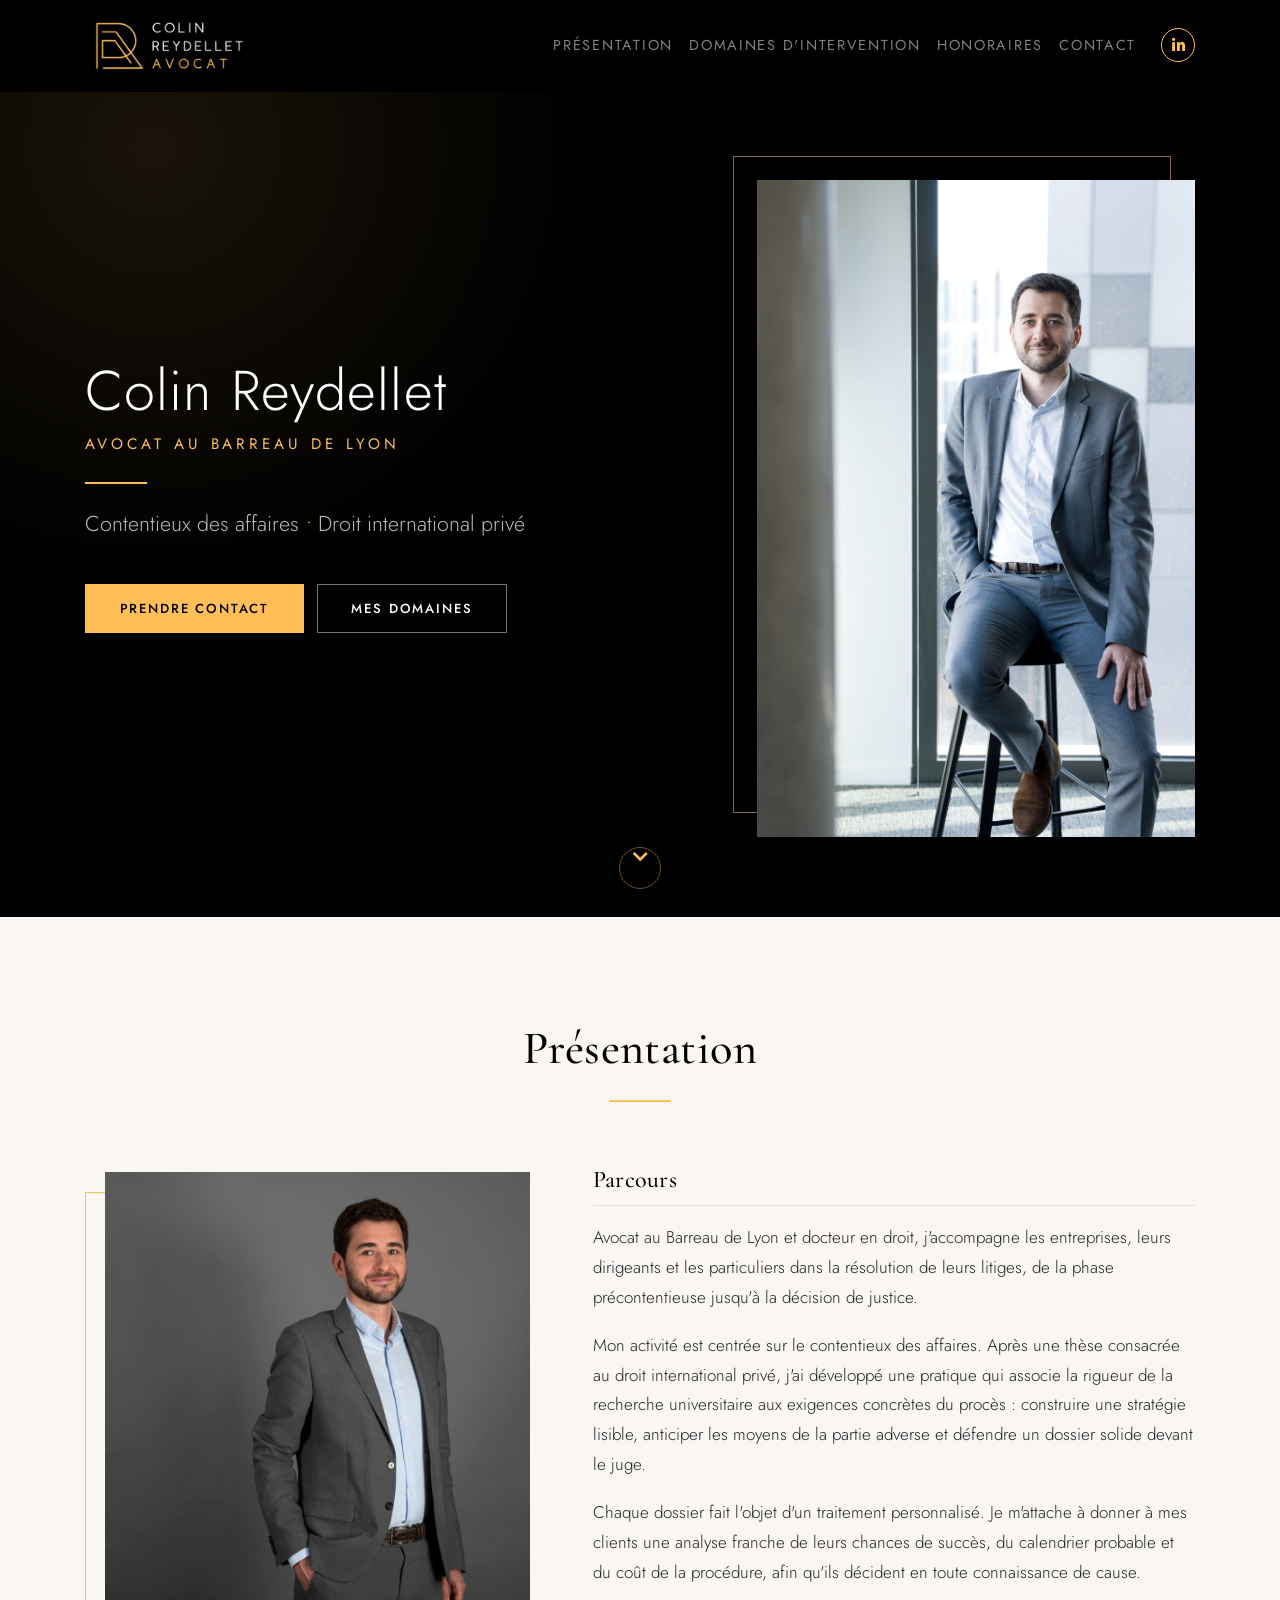
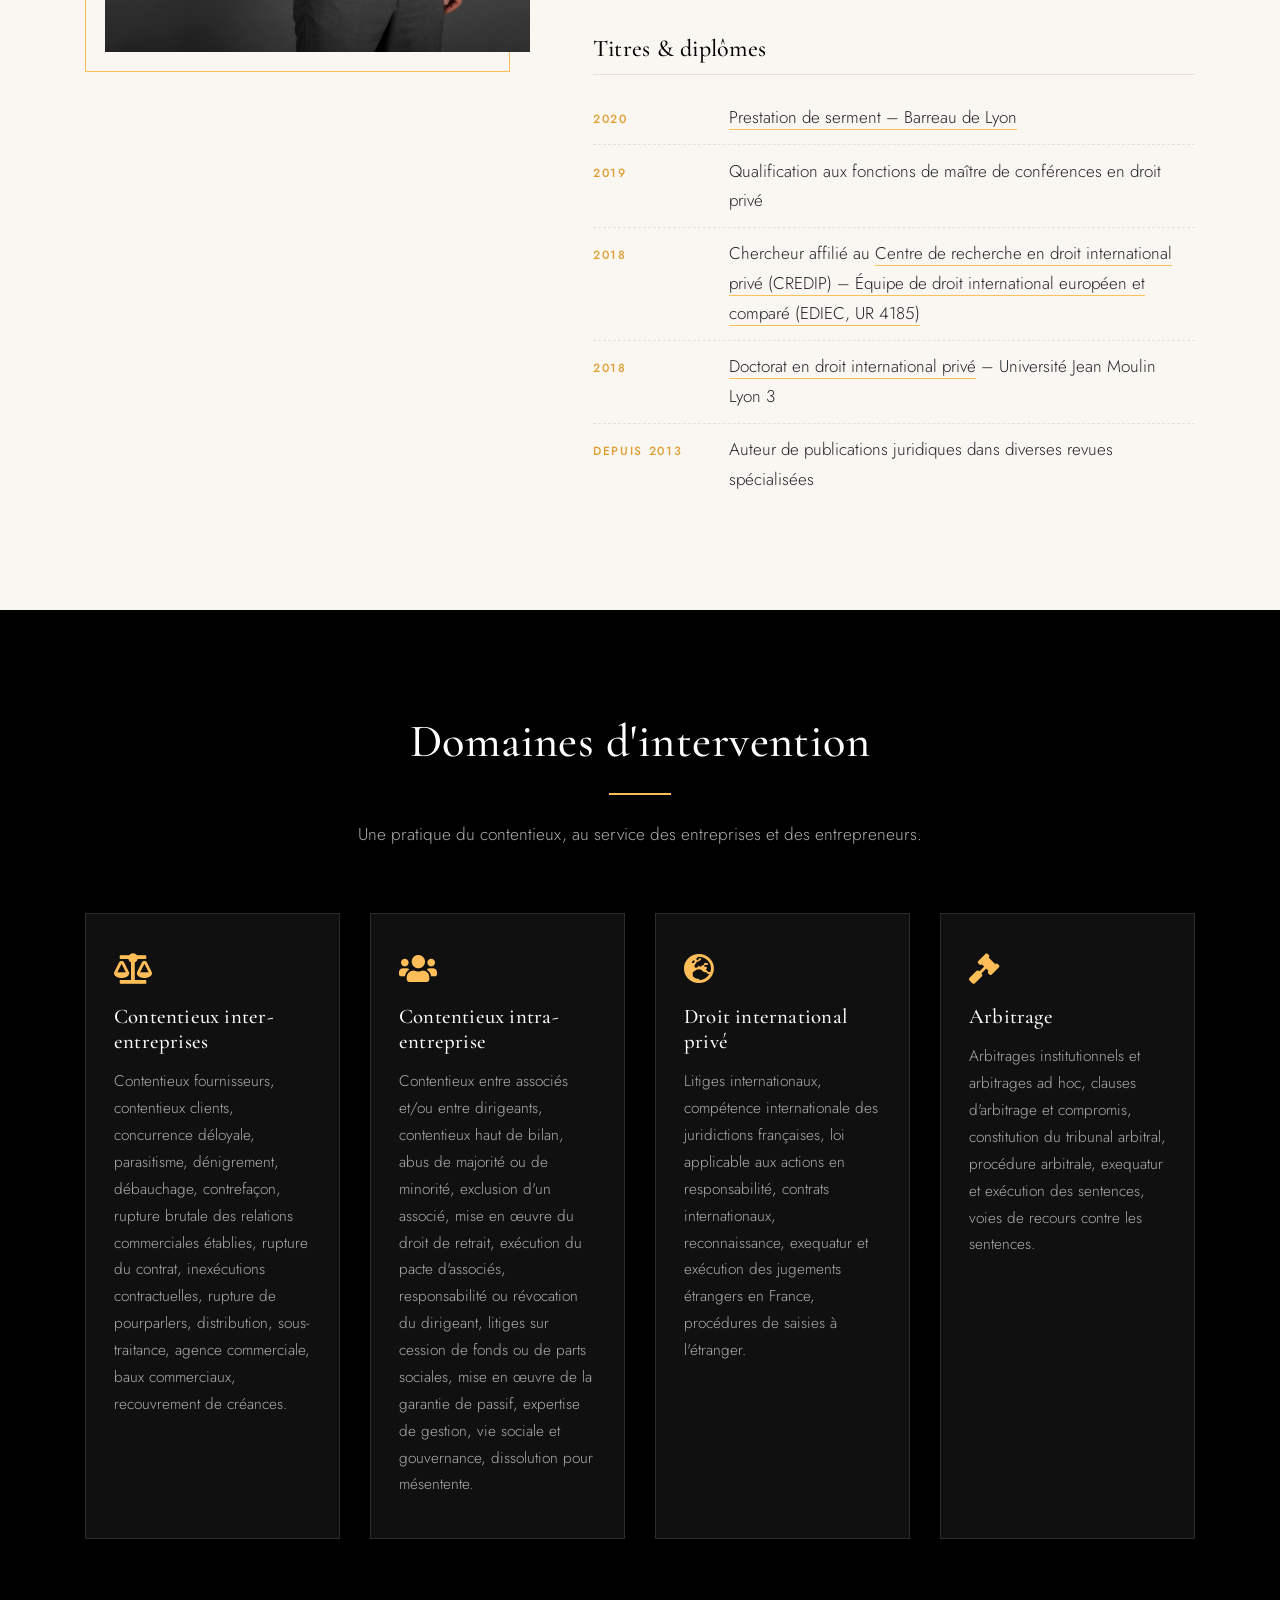
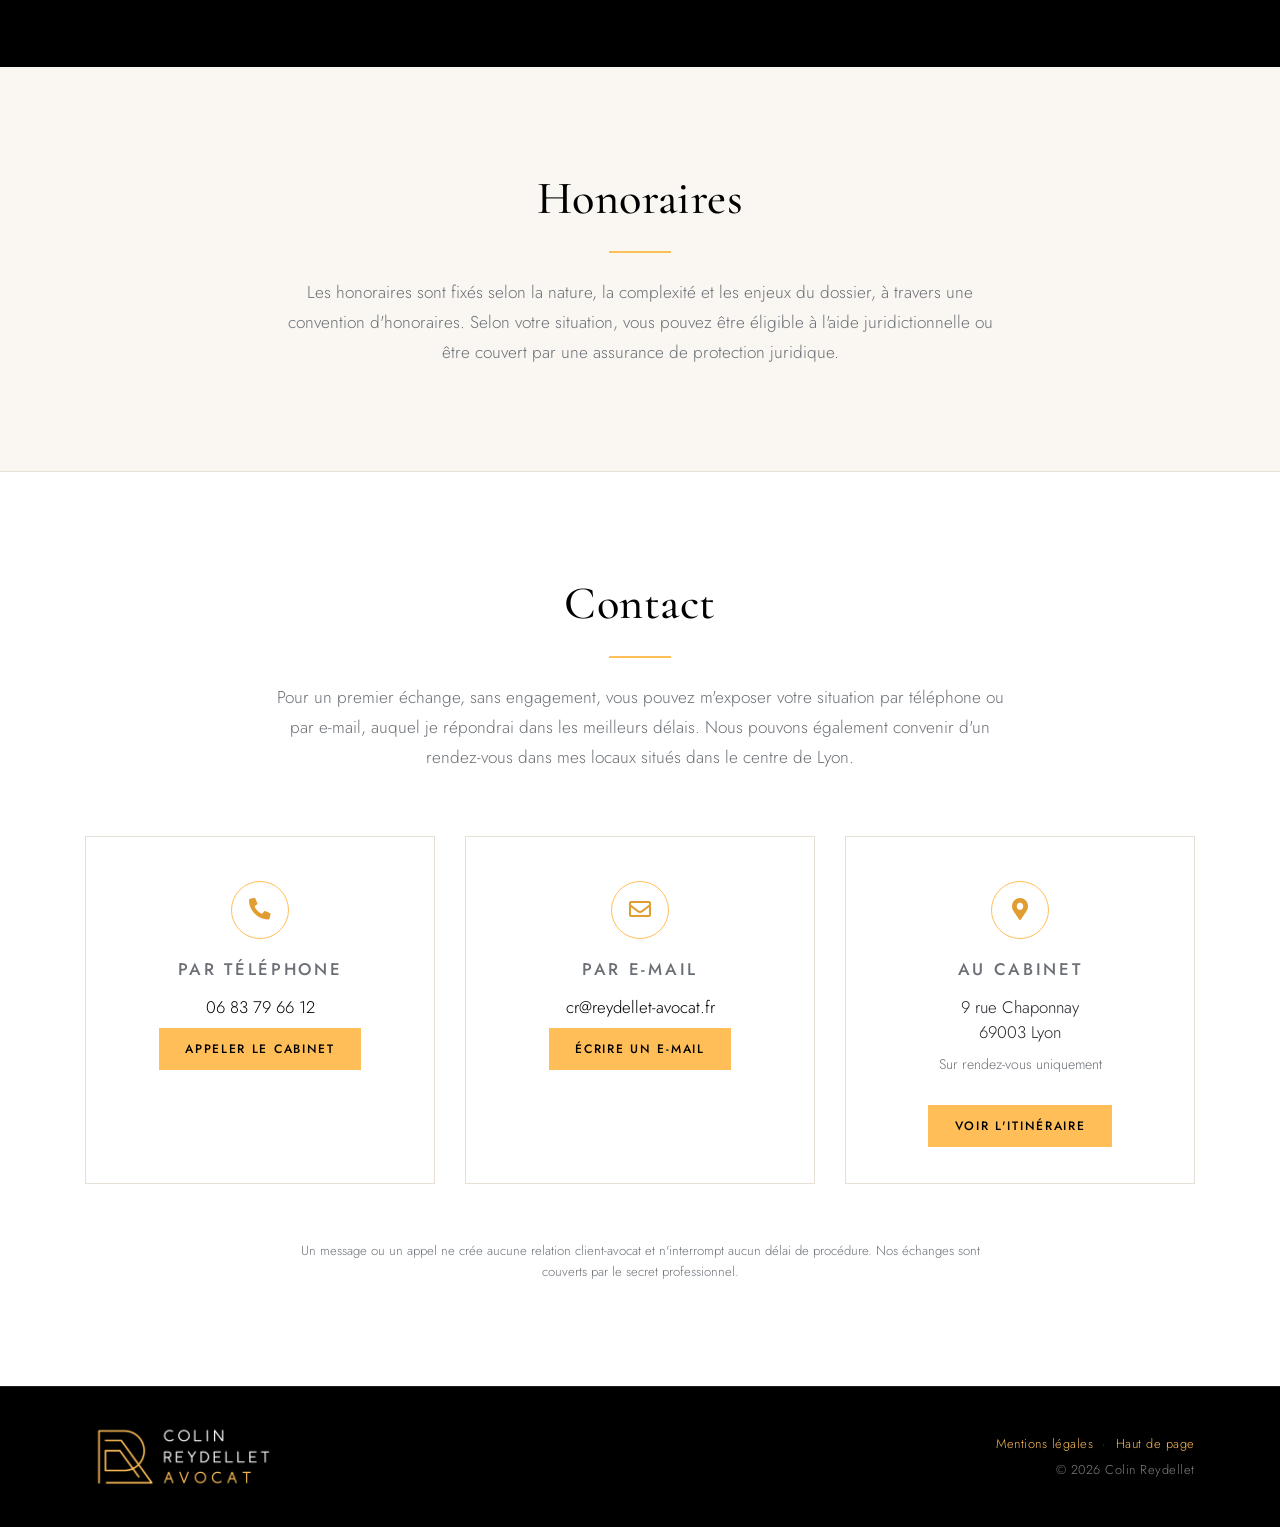
==== commit 22b1dc83: "Update index.html" ====
--- a/index.html
+++ b/index.html
@@ -128,7 +128,7 @@
             de la phase précontentieuse jusqu'à la décision de justice.
           </p>
           <p>
-            Mon activité est centrée sur le <strong>contentieux des affaires</strong>. Après une thèse
+            Mon activité est centrée sur le contentieux des affaires. Après une thèse
             consacrée au droit international privé, j'ai développé une pratique qui associe la
             rigueur de la recherche universitaire aux exigences concrètes du procès :
             construire une stratégie lisible, anticiper les moyens de la partie adverse
--- a/css/style.css
+++ b/css/style.css
@@ -736,20 +736,19 @@
 
 .site-footer {
   background-color: var(--ink);
-  /* no vertical padding: the logo alone sets the height of the band */
-  padding: 0;
+  padding: 1.75rem 0;
   border-top: 1px solid var(--ink-line);
 }
 
 .footer-logo {
   display: block;
-  height: 128px;
+  height: 84px;
   width: auto;
 }
 /* the logo is a block, so text-align cannot centre it when the footer stacks */
 @media (max-width: 767.98px) {
   .site-footer { padding: 2.25rem 0; }
-  .footer-logo { height: 84px; margin: 0 auto; }
+  .footer-logo { height: 64px; margin: 0 auto; }
 }
 
 .footer-social {
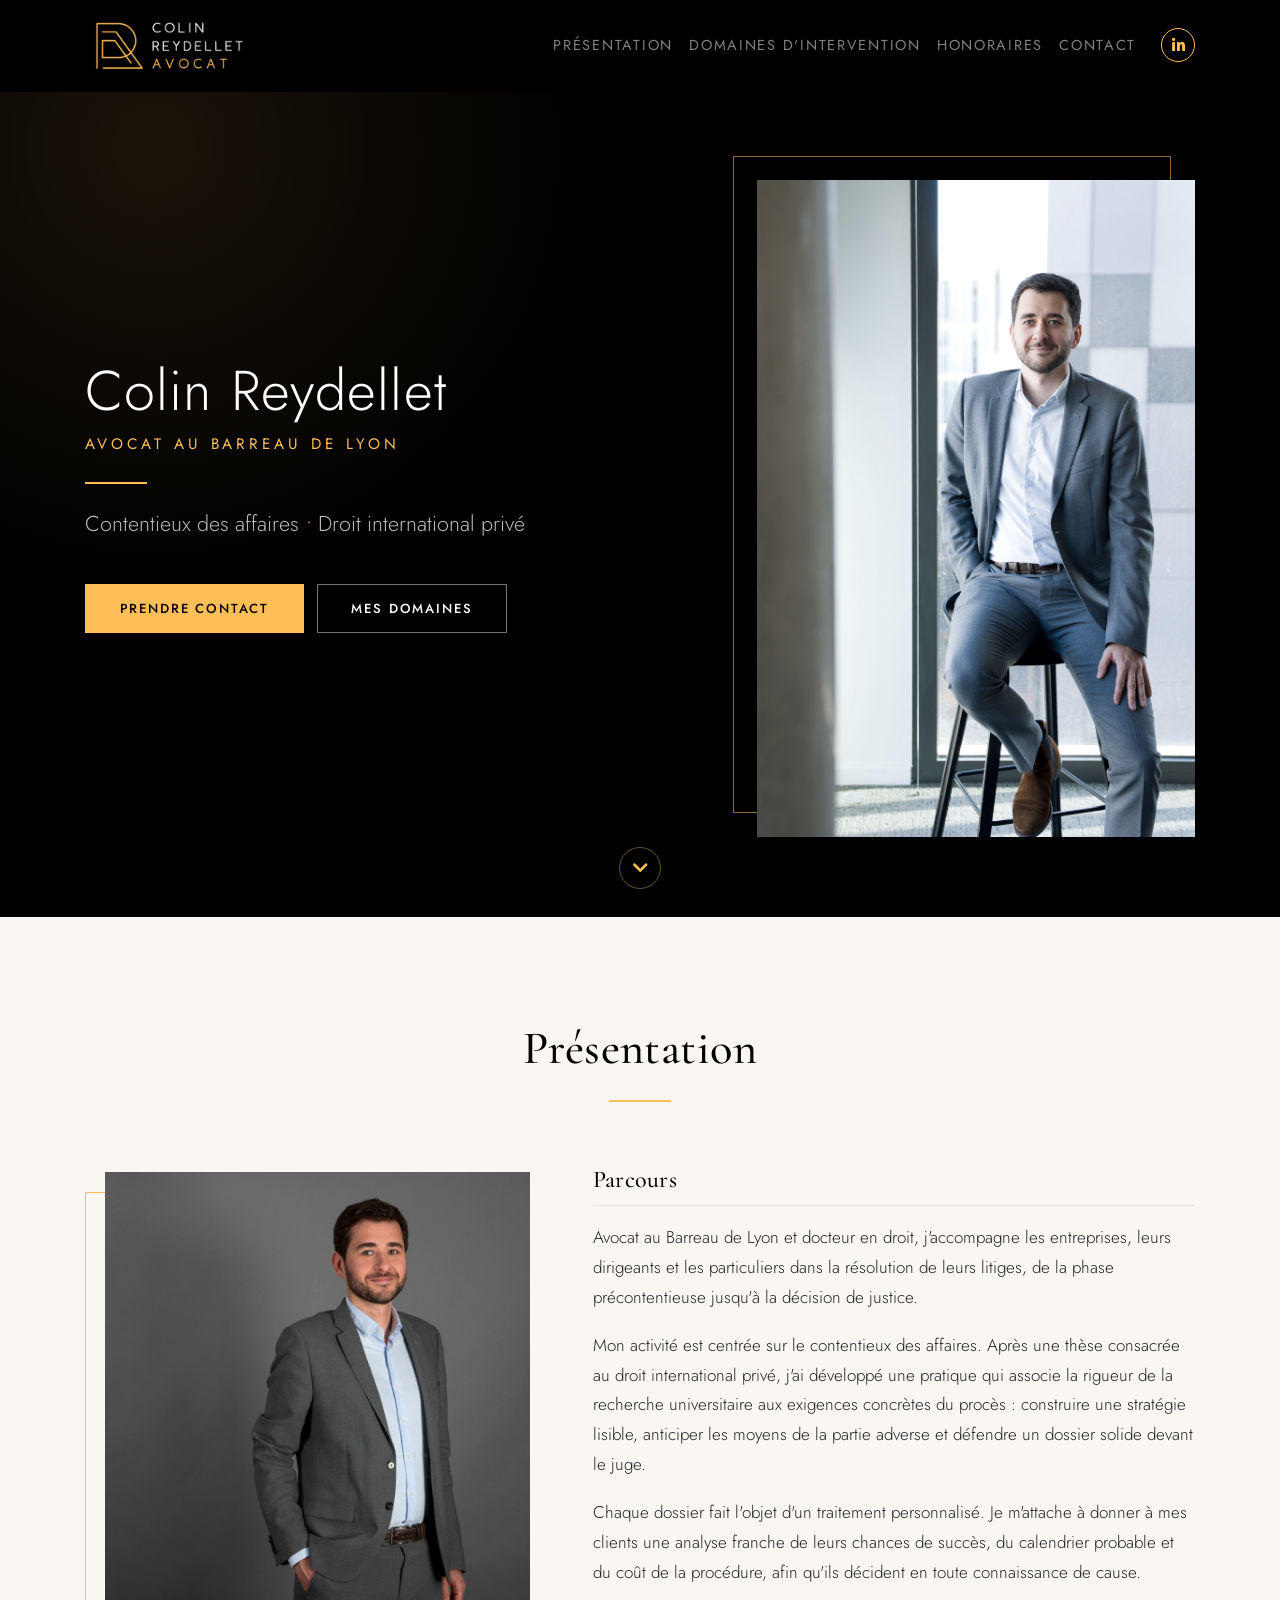
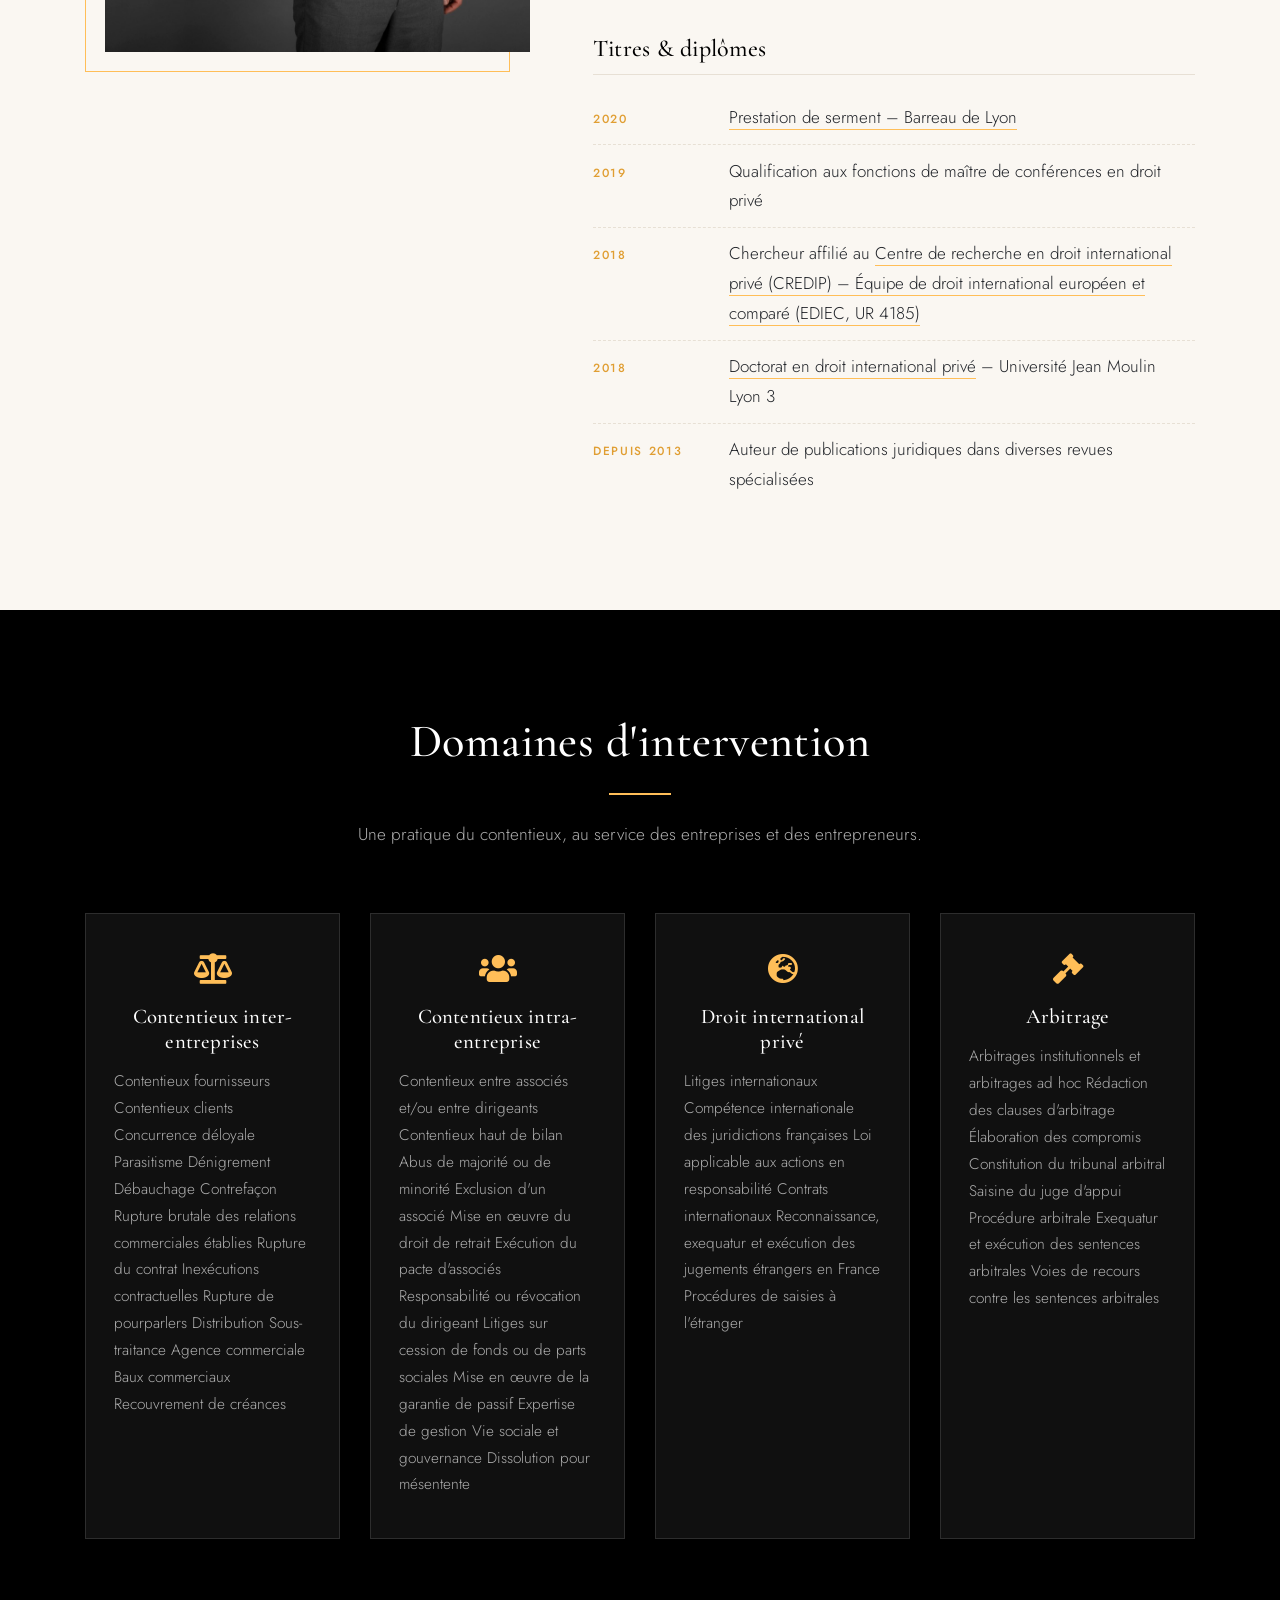
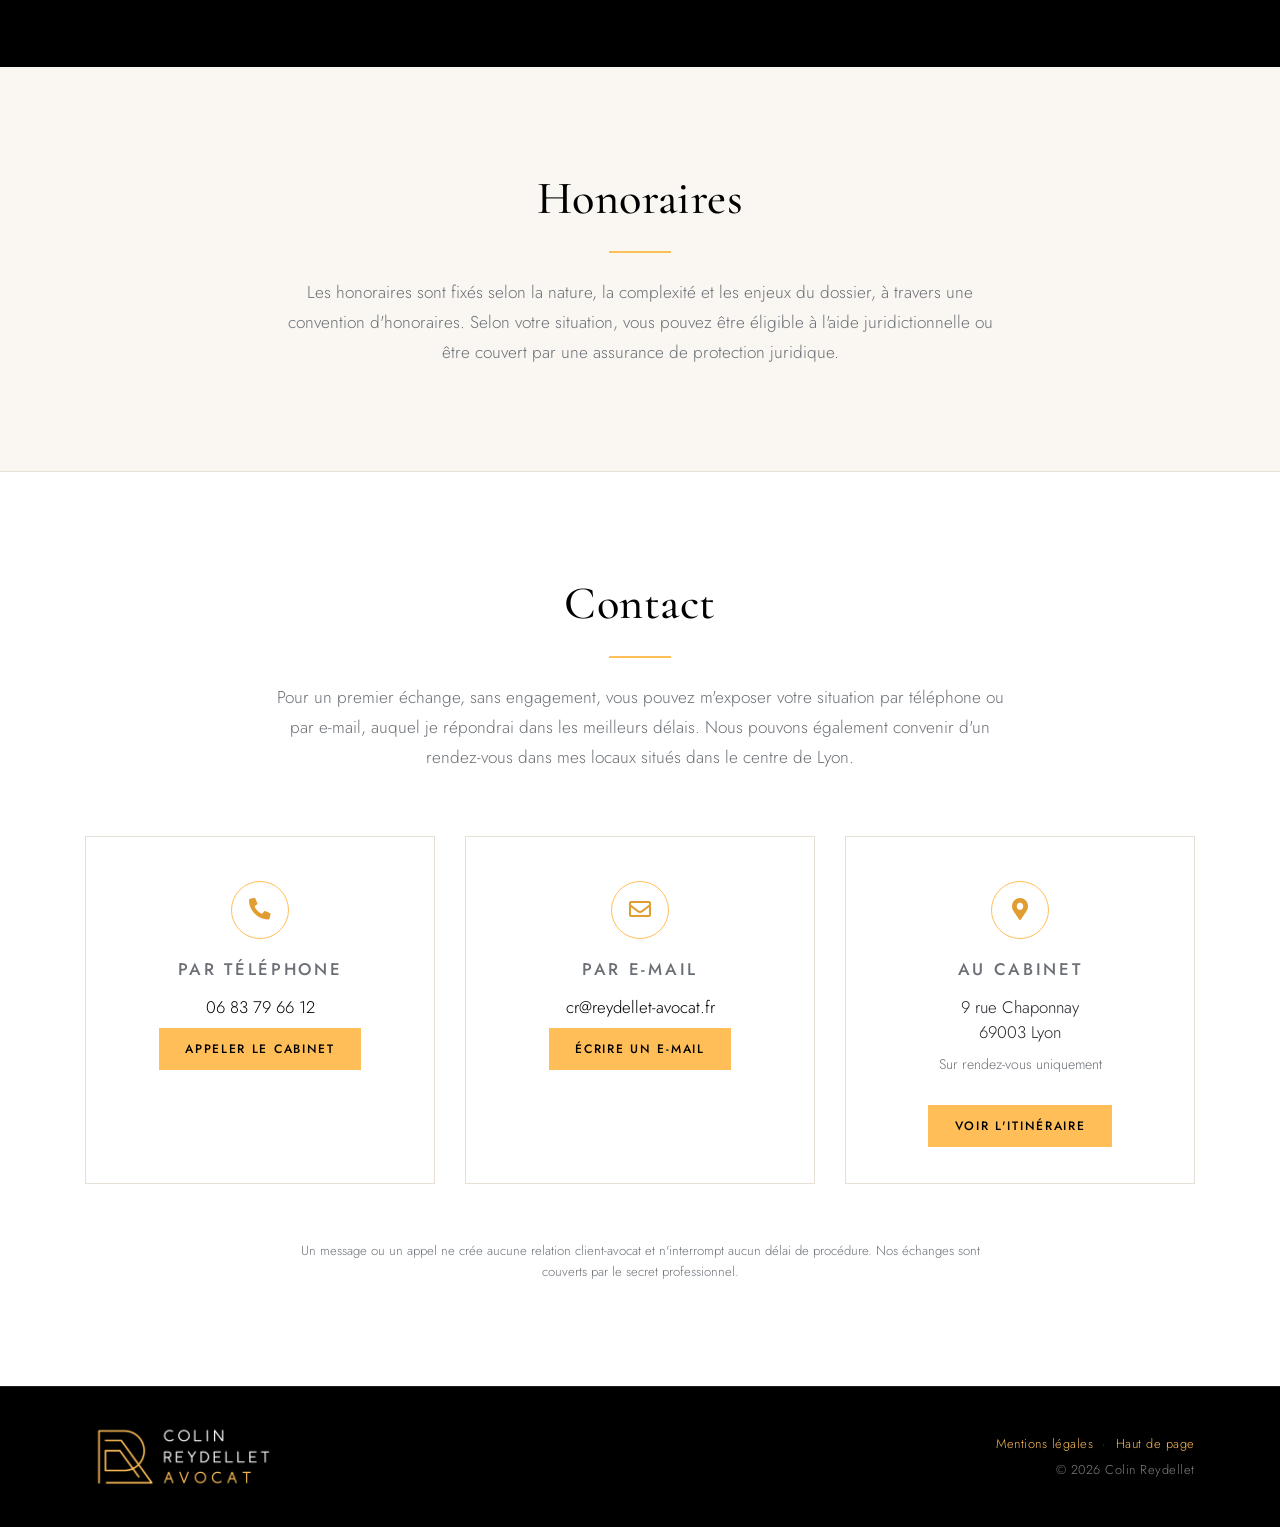
==== commit 2998ec63: "Update index.html" ====
--- a/index.html
+++ b/index.html
@@ -193,11 +193,22 @@
             <span class="domain-icon"><i class="fas fa-balance-scale"></i></span>
             <h3 class="domain-title">Contentieux inter-entreprises</h3>
             <p class="domain-text">
-              Contentieux fournisseurs, contentieux clients, concurrence déloyale, parasitisme,
-              dénigrement, débauchage, contrefaçon, rupture brutale des relations commerciales
-              établies, rupture du contrat, inexécutions contractuelles, rupture de pourparlers,
-              distribution, sous-traitance, agence commerciale, baux commerciaux,
-              recouvrement de créances.
+              Contentieux fournisseurs
+              Contentieux clients
+              Concurrence déloyale
+              Parasitisme
+              Dénigrement
+              Débauchage
+              Contrefaçon
+              Rupture brutale des relations commerciales établies
+              Rupture du contrat
+              Inexécutions contractuelles
+              Rupture de pourparlers
+              Distribution
+              Sous-traitance
+              Agence commerciale
+              Baux commerciaux
+              Recouvrement de créances
             </p>
           </div>
         </div>
@@ -207,12 +218,18 @@
             <span class="domain-icon"><i class="fas fa-users"></i></span>
             <h3 class="domain-title">Contentieux intra-entreprise</h3>
             <p class="domain-text">
-              Contentieux entre associés et/ou entre dirigeants, contentieux haut de bilan,
-              abus de majorité ou de minorité, exclusion d'un associé, mise en œuvre du droit
-              de retrait, exécution du pacte d'associés, responsabilité ou révocation du
-              dirigeant, litiges sur cession de fonds ou de parts sociales, mise en œuvre de la
-              garantie de passif, expertise de gestion, vie sociale et gouvernance,
-              dissolution pour mésentente.
+              Contentieux entre associés et/ou entre dirigeants
+              Contentieux haut de bilan
+              Abus de majorité ou de minorité
+              Exclusion d'un associé
+              Mise en œuvre du droit de retrait
+              Exécution du pacte d'associés
+              Responsabilité ou révocation du dirigeant
+              Litiges sur cession de fonds ou de parts sociales
+              Mise en œuvre de la garantie de passif
+              Expertise de gestion
+              Vie sociale et gouvernance
+              Dissolution pour mésentente
             </p>
           </div>
         </div>
@@ -222,10 +239,12 @@
             <span class="domain-icon"><i class="fas fa-globe-europe"></i></span>
             <h3 class="domain-title">Droit international privé</h3>
             <p class="domain-text">
-              Litiges internationaux, compétence internationale des juridictions françaises,
-              loi applicable aux actions en responsabilité, contrats internationaux,
-              reconnaissance, exequatur et exécution des jugements étrangers en France,
-              procédures de saisies à l'étranger.
+              Litiges internationaux
+              Compétence internationale des juridictions françaises
+              Loi applicable aux actions en responsabilité
+              Contrats internationaux
+              Reconnaissance, exequatur et exécution des jugements étrangers en France
+              Procédures de saisies à l'étranger
             </p>
           </div>
         </div>
@@ -235,9 +254,14 @@
             <span class="domain-icon"><i class="fas fa-gavel"></i></span>
             <h3 class="domain-title">Arbitrage</h3>
             <p class="domain-text">
-              Arbitrages institutionnels et arbitrages ad hoc, clauses d'arbitrage et compromis,
-              constitution du tribunal arbitral, procédure arbitrale, exequatur et exécution
-              des sentences, voies de recours contre les sentences.
+              Arbitrages institutionnels et arbitrages ad hoc
+              Rédaction des clauses d'arbitrage
+              Élaboration des compromis
+              Constitution du tribunal arbitral
+              Saisine du juge d'appui
+              Procédure arbitrale
+              Exequatur et exécution des sentences arbitrales
+              Voies de recours contre les sentences arbitrales
             </p>
           </div>
         </div>
--- a/css/style.css
+++ b/css/style.css
@@ -307,10 +307,12 @@
   left: 50%;
   bottom: 1.75rem;
   transform: translateX(-50%);
+  display: flex;
+  align-items: center;
+  justify-content: center;
   width: 42px;
   height: 42px;
-  line-height: 42px;
-  text-align: center;
+  line-height: 1;
   color: var(--gold);
   border: 1px solid rgba(255, 190, 88, .4);
   border-radius: 50%;
@@ -460,12 +462,14 @@
 
 .domain-icon {
   display: block;
+  text-align: center;
   font-size: 1.9rem;
   color: var(--gold);
   margin-bottom: 1.25rem;
 }
 
 .domain-title {
+  text-align: center;
   font-size: 1.3rem;
   color: #fff;
   margin-bottom: .85rem;
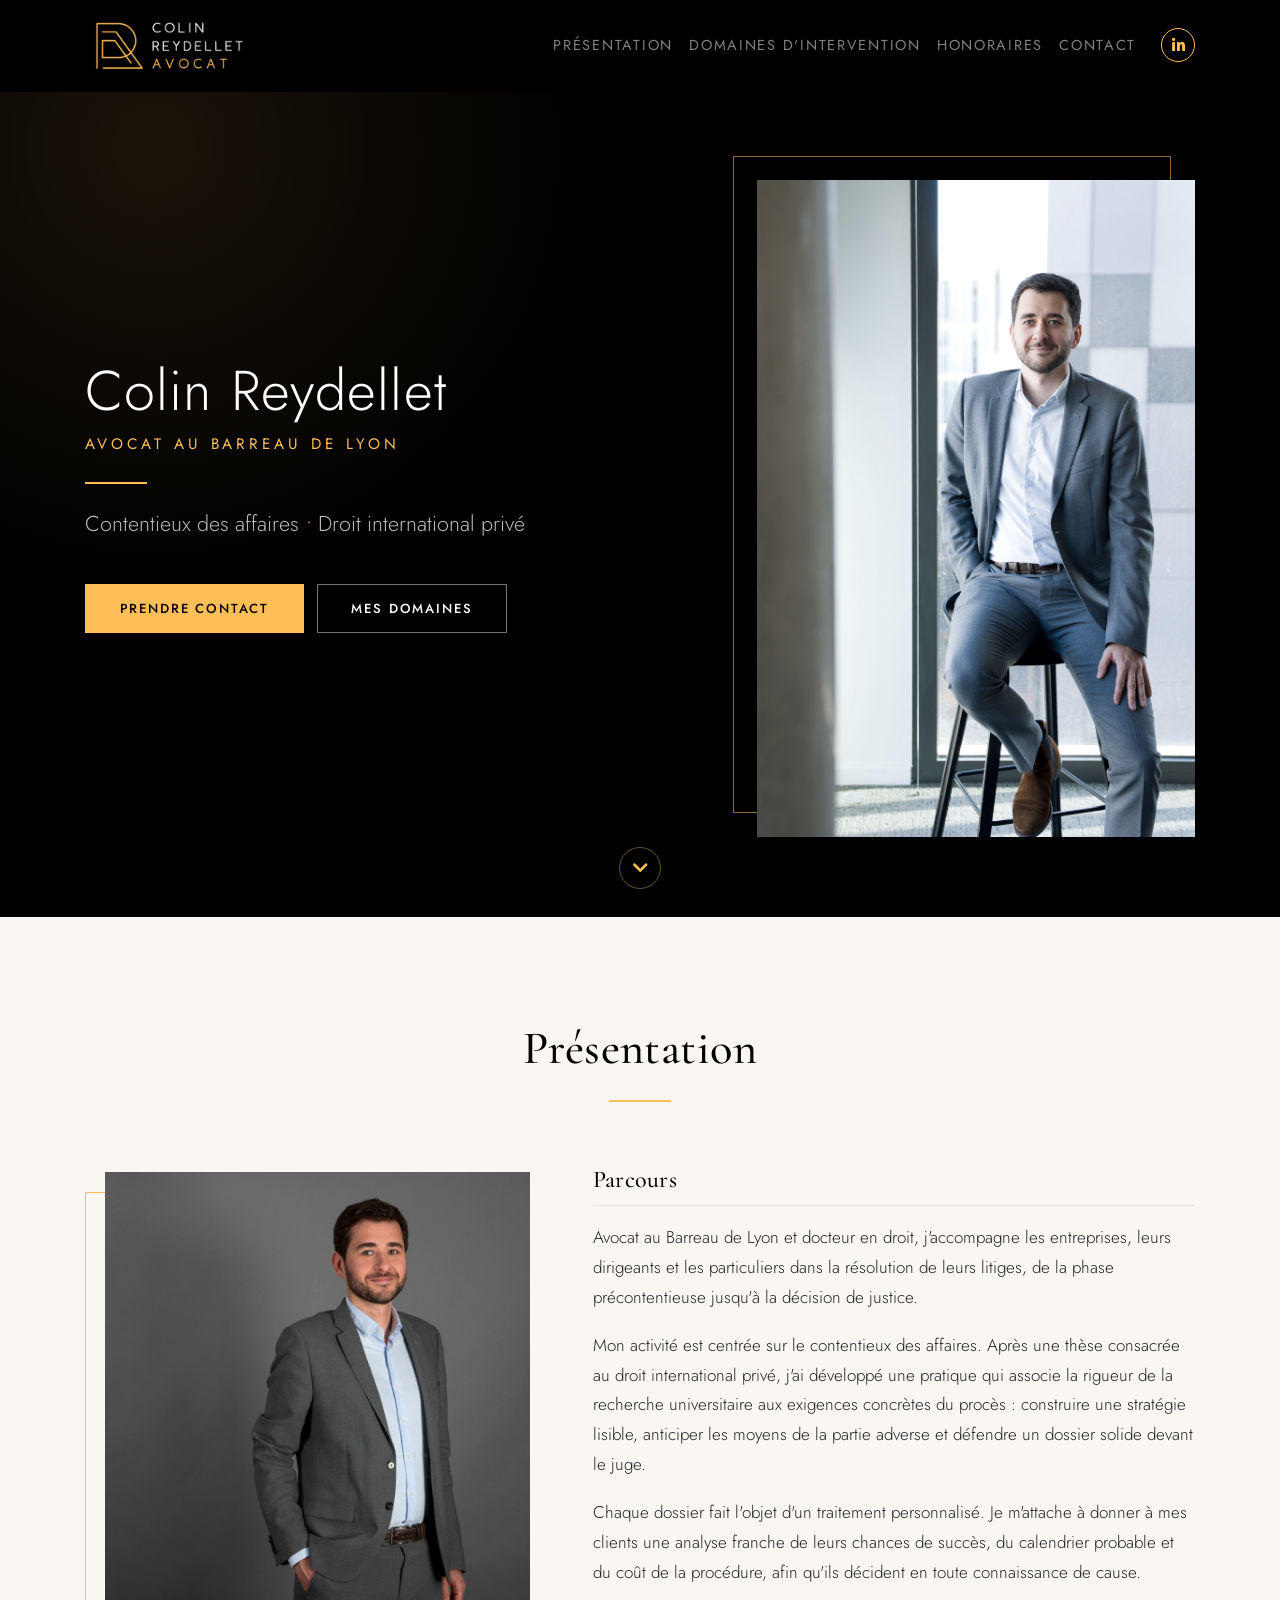
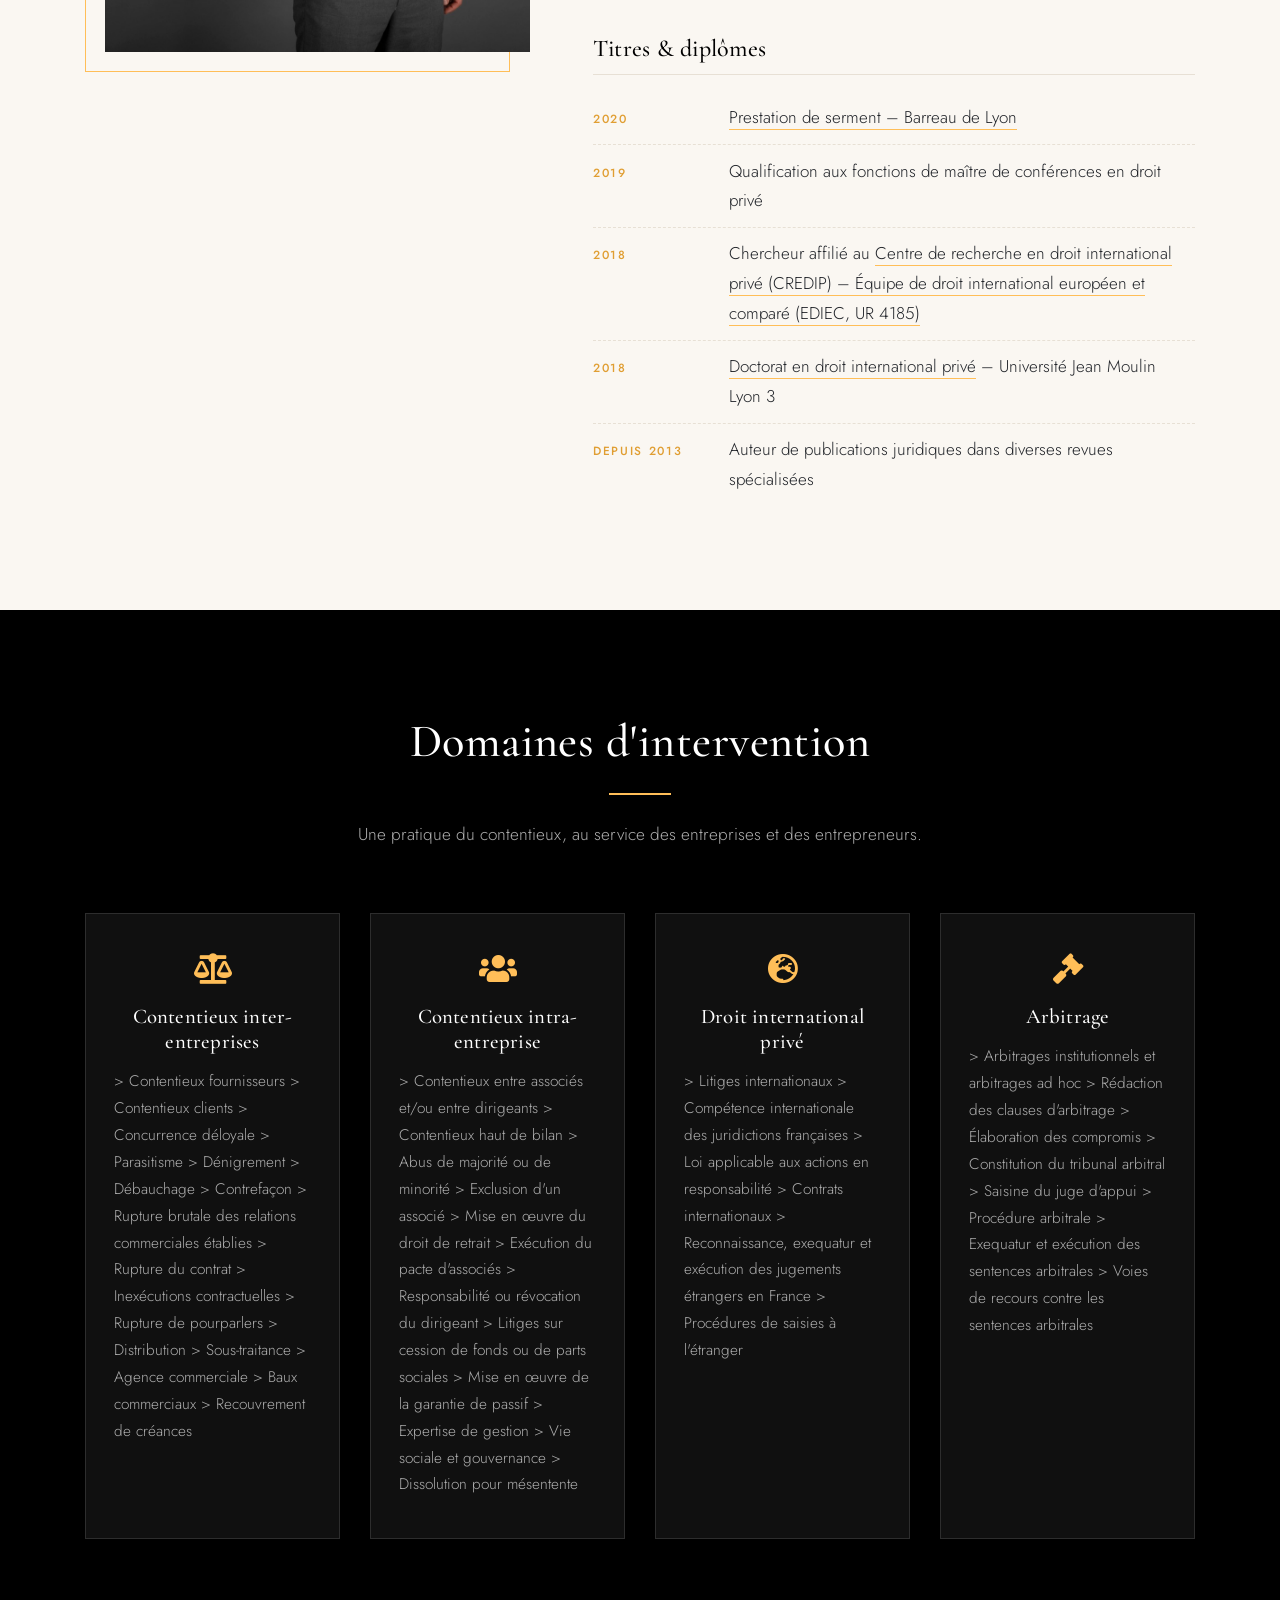
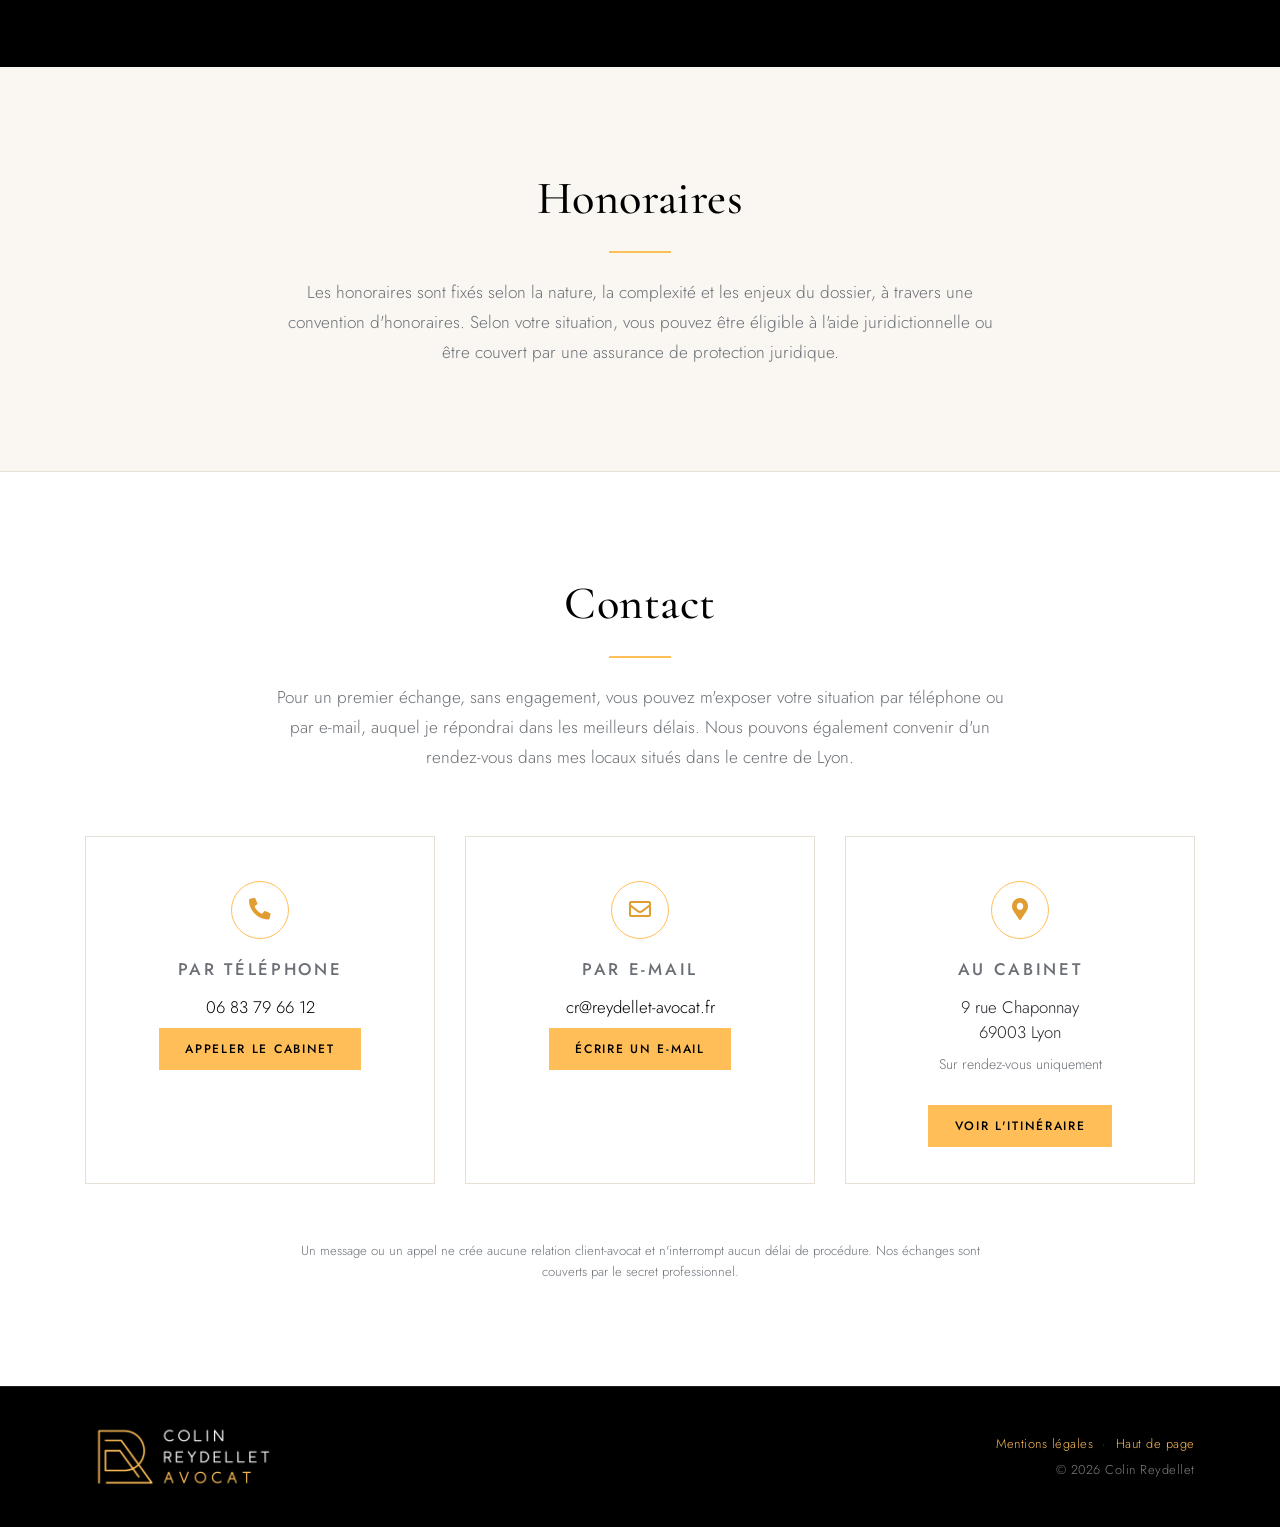
==== commit 346c9493: "Update index.html" ====
--- a/index.html
+++ b/index.html
@@ -193,22 +193,22 @@
             <span class="domain-icon"><i class="fas fa-balance-scale"></i></span>
             <h3 class="domain-title">Contentieux inter-entreprises</h3>
             <p class="domain-text">
-              Contentieux fournisseurs
-              Contentieux clients
-              Concurrence déloyale
-              Parasitisme
-              Dénigrement
-              Débauchage
-              Contrefaçon
-              Rupture brutale des relations commerciales établies
-              Rupture du contrat
-              Inexécutions contractuelles
-              Rupture de pourparlers
-              Distribution
-              Sous-traitance
-              Agence commerciale
-              Baux commerciaux
-              Recouvrement de créances
+              > Contentieux fournisseurs
+              > Contentieux clients
+              > Concurrence déloyale
+              > Parasitisme
+              > Dénigrement
+              > Débauchage
+              > Contrefaçon
+              > Rupture brutale des relations commerciales établies
+              > Rupture du contrat
+              > Inexécutions contractuelles
+              > Rupture de pourparlers
+              > Distribution
+              > Sous-traitance
+              > Agence commerciale
+              > Baux commerciaux
+              > Recouvrement de créances
             </p>
           </div>
         </div>
@@ -218,18 +218,18 @@
             <span class="domain-icon"><i class="fas fa-users"></i></span>
             <h3 class="domain-title">Contentieux intra-entreprise</h3>
             <p class="domain-text">
-              Contentieux entre associés et/ou entre dirigeants
-              Contentieux haut de bilan
-              Abus de majorité ou de minorité
-              Exclusion d'un associé
-              Mise en œuvre du droit de retrait
-              Exécution du pacte d'associés
-              Responsabilité ou révocation du dirigeant
-              Litiges sur cession de fonds ou de parts sociales
-              Mise en œuvre de la garantie de passif
-              Expertise de gestion
-              Vie sociale et gouvernance
-              Dissolution pour mésentente
+              > Contentieux entre associés et/ou entre dirigeants
+              > Contentieux haut de bilan
+              > Abus de majorité ou de minorité
+              > Exclusion d'un associé
+              > Mise en œuvre du droit de retrait
+              > Exécution du pacte d'associés
+              > Responsabilité ou révocation du dirigeant
+              > Litiges sur cession de fonds ou de parts sociales
+              > Mise en œuvre de la garantie de passif
+              > Expertise de gestion
+              > Vie sociale et gouvernance
+              > Dissolution pour mésentente
             </p>
           </div>
         </div>
@@ -239,12 +239,12 @@
             <span class="domain-icon"><i class="fas fa-globe-europe"></i></span>
             <h3 class="domain-title">Droit international privé</h3>
             <p class="domain-text">
-              Litiges internationaux
-              Compétence internationale des juridictions françaises
-              Loi applicable aux actions en responsabilité
-              Contrats internationaux
-              Reconnaissance, exequatur et exécution des jugements étrangers en France
-              Procédures de saisies à l'étranger
+              > Litiges internationaux
+              > Compétence internationale des juridictions françaises
+              > Loi applicable aux actions en responsabilité
+              > Contrats internationaux
+              > Reconnaissance, exequatur et exécution des jugements étrangers en France
+              > Procédures de saisies à l'étranger
             </p>
           </div>
         </div>
@@ -254,14 +254,14 @@
             <span class="domain-icon"><i class="fas fa-gavel"></i></span>
             <h3 class="domain-title">Arbitrage</h3>
             <p class="domain-text">
-              Arbitrages institutionnels et arbitrages ad hoc
-              Rédaction des clauses d'arbitrage
-              Élaboration des compromis
-              Constitution du tribunal arbitral
-              Saisine du juge d'appui
-              Procédure arbitrale
-              Exequatur et exécution des sentences arbitrales
-              Voies de recours contre les sentences arbitrales
+              > Arbitrages institutionnels et arbitrages ad hoc
+              > Rédaction des clauses d'arbitrage
+              > Élaboration des compromis
+              > Constitution du tribunal arbitral
+              > Saisine du juge d'appui
+              > Procédure arbitrale
+              > Exequatur et exécution des sentences arbitrales
+              > Voies de recours contre les sentences arbitrales
             </p>
           </div>
         </div>
